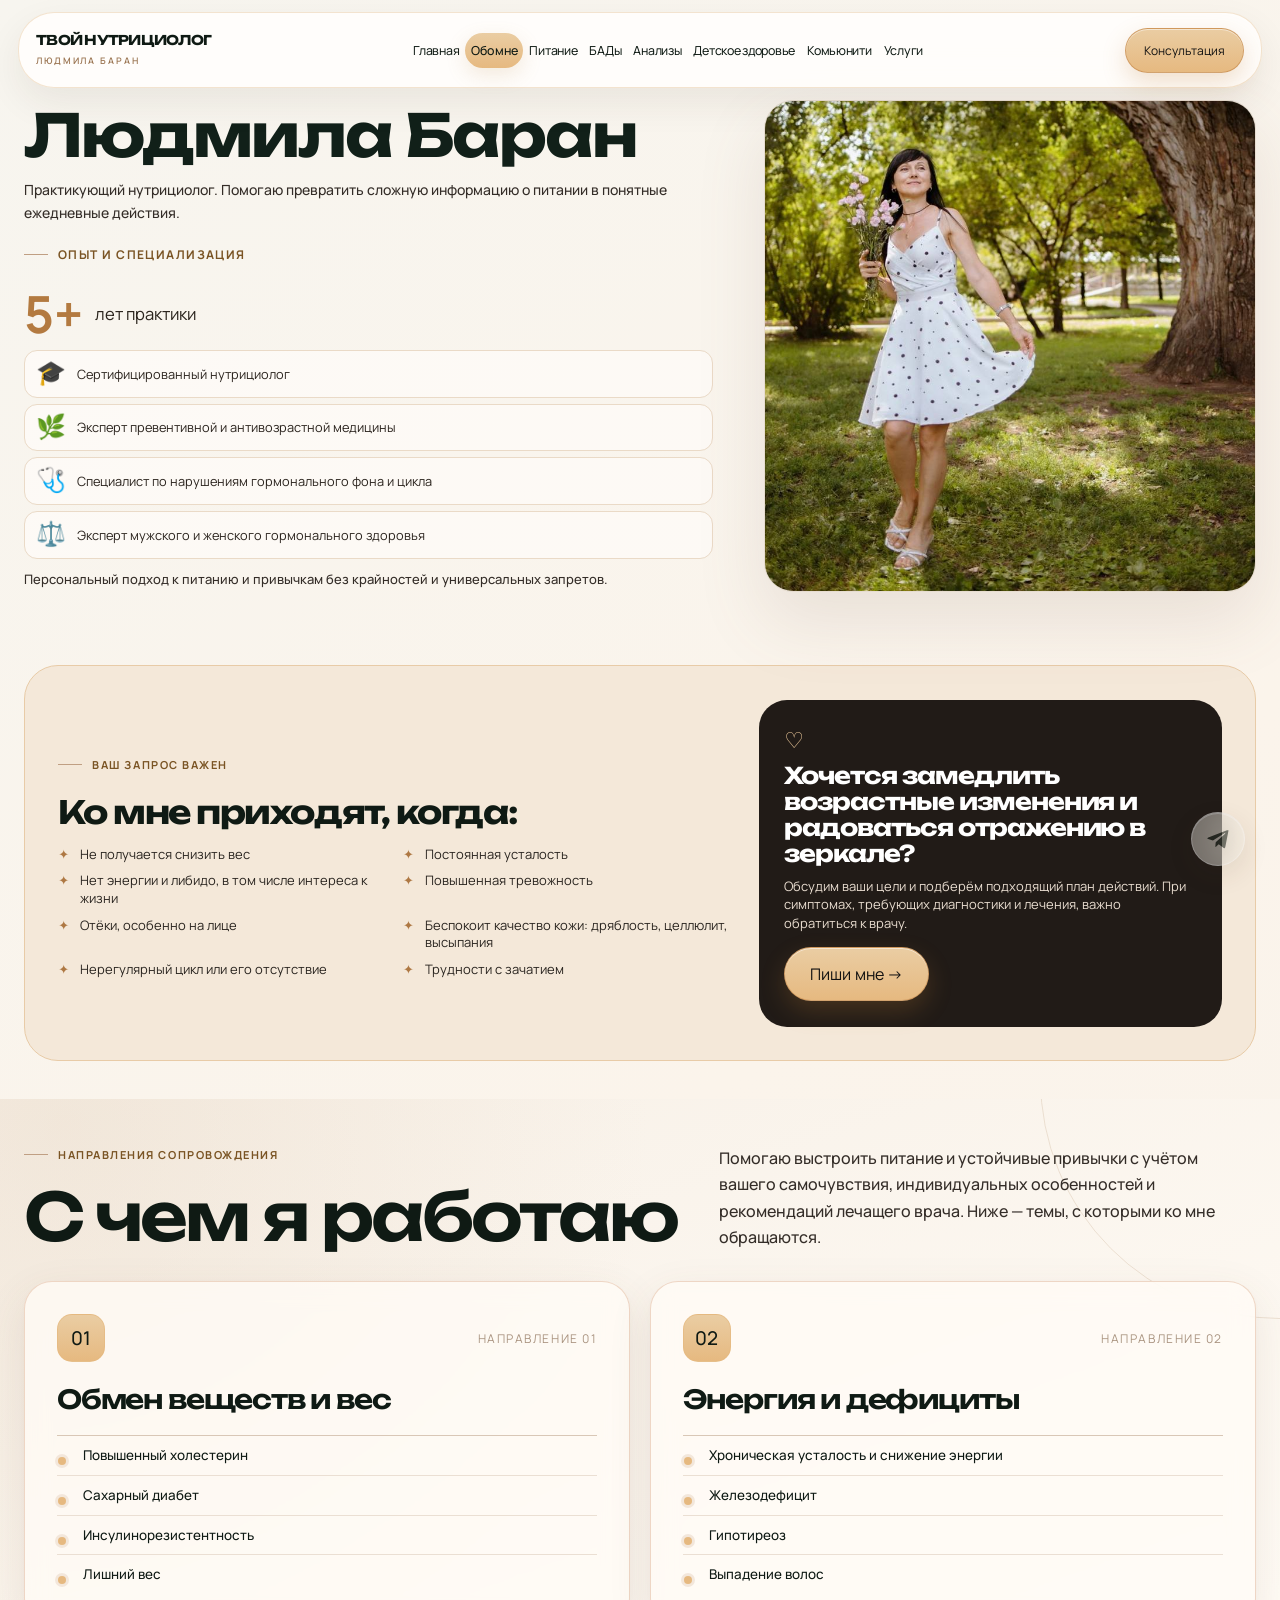
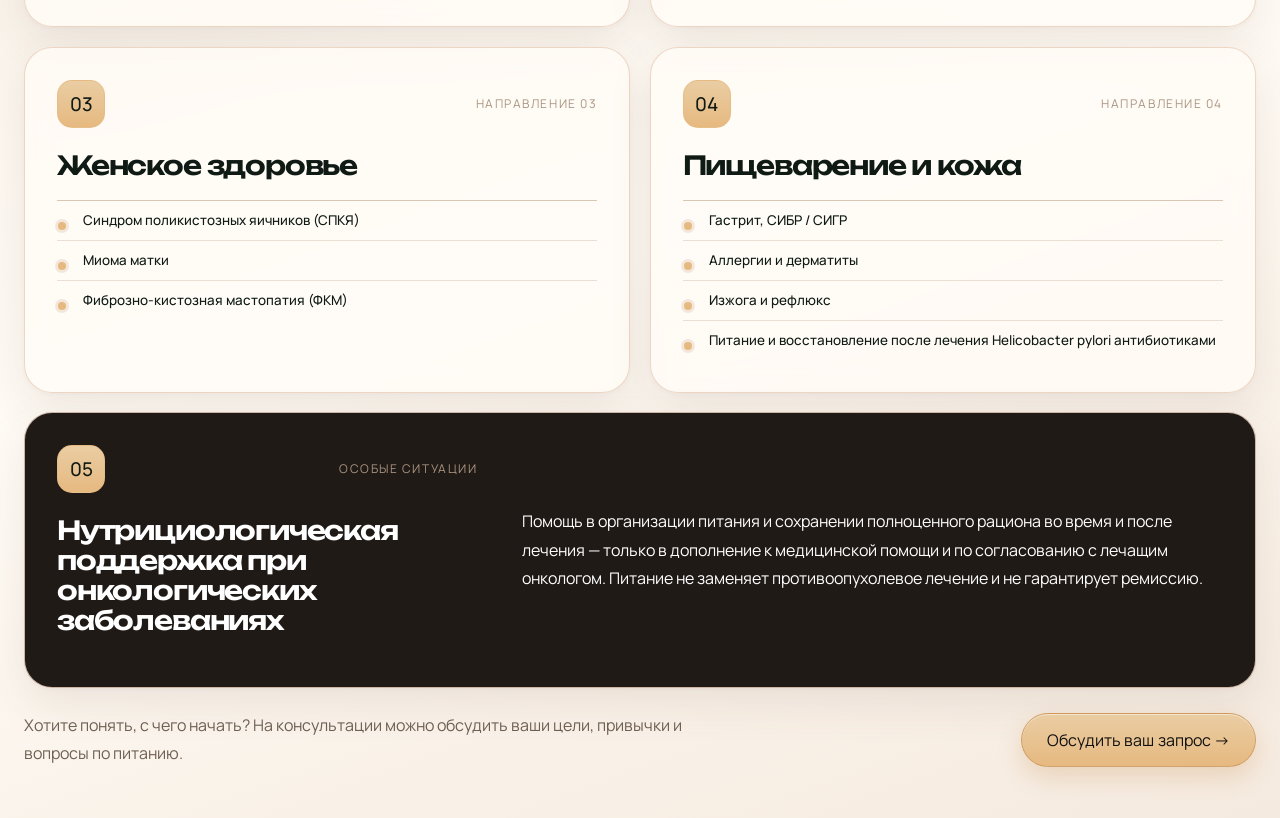
==== about.html @ 60afe57f "Bust cached global style version on all nine active site pages" ====
<!doctype html><html lang="ru"><head><meta charset="utf-8"><meta name="viewport" content="width=device-width,initial-scale=1"><title>Обо мне — Людмила Баран | Нутрициолог</title><meta name="description" content="Людмила Баран — нутрициолог. Подход к питанию и направления сопровождения: обмен веществ, дефициты, женское здоровье, пищеварение и другие вопросы."><link rel="stylesheet" href="assets/styles.css?v=41"><link rel="preconnect" href="https://fonts.googleapis.com"><link rel="preconnect" href="https://fonts.gstatic.com" crossorigin><link rel="stylesheet" href="assets/typography.css?v=3"><link rel="stylesheet" href="assets/about-specialties.css?v=1"><link rel="stylesheet" href="assets/cream-theme.css?v=1"><link rel="stylesheet" href="assets/site-redesign.css?v=10"><link rel="stylesheet" href="assets/redesign-polish.css?v=1"><link rel="stylesheet" href="assets/compact-final.css?v=1"><link rel="stylesheet" href="assets/wellness-v3.css?v=10"><link rel="stylesheet" href="assets/site-final-fixes.css?v=9"></head><body class="about-page"><nav class="nav"><div class="wrap navin"><a class="brand" href="index.html">ТВОЙ НУТРИЦИОЛОГ<small>ЛЮДМИЛА БАРАН</small></a><div class="links"><a href="index.html">Главная</a><a href="about.html">Обо мне</a><a href="nutrition.html">Питание</a><a href="supplements.html">БАДы</a><a href="labs.html">Анализы</a><a href="child-health.html">Детское здоровье</a><a href="community.html">Комьюнити</a><a href="services.html">Услуги</a></div><a class="btn navcta" href="services.html#contacts">Консультация</a><button class="menu">☰</button></div></nav><section class="section about-section"><div class="wrap split about-layout about-layout-bio-left"><div class="content about-photo-bio reveal"><h1>Людмила Баран</h1><p class="about-photo-intro">Практикующий нутрициолог. Помогаю превратить сложную информацию о питании в понятные ежедневные действия.</p><span class="about-eyebrow">Опыт и специализация</span><div class="about-photo-bio-years"><strong>5+</strong><span>лет практики</span></div><ul class="about-photo-bio-list"><li><span class="about-emoji" aria-hidden="true">🎓</span>Сертифицированный нутрициолог</li><li><span class="about-emoji" aria-hidden="true">🌿</span>Эксперт превентивной и антивозрастной медицины</li><li><span class="about-emoji" aria-hidden="true">🩺</span>Специалист по нарушениям гормонального фона и цикла</li><li><span class="about-emoji" aria-hidden="true">⚖️</span>Эксперт мужского и женского гормонального здоровья</li></ul><p>Персональный подход к питанию и привычкам без крайностей и универсальных запретов.</p></div><div class="art about-photo reveal"><img src="%D0%9B%D1%8E%D0%B4%D0%BC%D0%B8%D0%BB%D0%B0%20%D0%91%D0%B0%D1%80%D0%B0%D0%BD%20%D0%9E%20%D1%81%D0%B5%D0%B1%D0%B5.JPG" alt="Людмила Баран" loading="eager" decoding="async" fetchpriority="high" width="837" height="1280"></div></div></section><section class="section about-profile-extra" aria-label="Поводы для обращения"><div class="wrap"><div class="about-reasons reveal"><div><span class="about-eyebrow">Ваш запрос важен</span><h2>Ко мне приходят, когда:</h2><ul><li>Не получается снизить вес</li><li>Постоянная усталость</li><li>Нет энергии и либидо, в том числе интереса к жизни</li><li>Повышенная тревожность</li><li>Отёки, особенно на лице</li><li>Беспокоит качество кожи: дряблость, целлюлит, высыпания</li><li>Нерегулярный цикл или его отсутствие</li><li>Трудности с зачатием</li></ul></div><div class="about-reasons-action"><span>♡</span><h3>Хочется замедлить возрастные изменения и радоваться отражению в зеркале?</h3><p>Обсудим ваши цели и подберём подходящий план действий. При симптомах, требующих диагностики и лечения, важно обратиться к врачу.</p><a class="btn" href="https://t.me/trunova1977" target="_blank" rel="noopener noreferrer">Пиши мне →</a></div></div></div></section><section class="about-scope" id="with-what-i-work" aria-labelledby="about-scope-title"><div class="wrap"><div class="about-scope-intro reveal"><div><span class="about-eyebrow">Направления сопровождения</span><h2 id="about-scope-title">С чем я работаю</h2></div><p>Помогаю выстроить питание и устойчивые привычки с учётом вашего самочувствия, индивидуальных особенностей и рекомендаций лечащего врача. Ниже — темы, с которыми ко мне обращаются.</p></div><div class="about-specialty-grid"><article class="about-specialty-card reveal"><div class="about-specialty-top"><span class="about-specialty-mark" aria-hidden="true">01</span><span class="about-specialty-count">НАПРАВЛЕНИЕ 01</span></div><h3>Обмен веществ и вес</h3><ul class="about-specialty-list"><li>Повышенный холестерин</li><li>Сахарный диабет</li><li>Инсулинорезистентность</li><li>Лишний вес</li></ul></article><article class="about-specialty-card reveal"><div class="about-specialty-top"><span class="about-specialty-mark" aria-hidden="true">02</span><span class="about-specialty-count">НАПРАВЛЕНИЕ 02</span></div><h3>Энергия и дефициты</h3><ul class="about-specialty-list"><li>Хроническая усталость и снижение энергии</li><li>Железодефицит</li><li>Гипотиреоз</li><li>Выпадение волос</li></ul></article><article class="about-specialty-card reveal"><div class="about-specialty-top"><span class="about-specialty-mark" aria-hidden="true">03</span><span class="about-specialty-count">НАПРАВЛЕНИЕ 03</span></div><h3>Женское здоровье</h3><ul class="about-specialty-list"><li>Синдром поликистозных яичников (СПКЯ)</li><li>Миома матки</li><li>Фиброзно-кистозная мастопатия (ФКМ)</li></ul></article><article class="about-specialty-card reveal"><div class="about-specialty-top"><span class="about-specialty-mark" aria-hidden="true">04</span><span class="about-specialty-count">НАПРАВЛЕНИЕ 04</span></div><h3>Пищеварение и кожа</h3><ul class="about-specialty-list"><li>Гастрит, СИБР / СИГР</li><li>Аллергии и дерматиты</li><li>Изжога и рефлюкс</li><li>Питание и восстановление после лечения Helicobacter pylori антибиотиками</li></ul></article><article class="about-specialty-card oncology reveal"><div><div class="about-specialty-top"><span class="about-specialty-mark" aria-hidden="true">05</span><span class="about-specialty-count">ОСОБЫЕ СИТУАЦИИ</span></div><h3>Нутрициологическая поддержка при онкологических заболеваниях</h3></div><p class="about-specialty-oncology-text">Помощь в организации питания и сохранении полноценного рациона во время и после лечения — только в дополнение к медицинской помощи и по согласованию с лечащим онкологом. Питание не заменяет противоопухолевое лечение и не гарантирует ремиссию.</p></article></div><div class="about-specialty-cta reveal"><p>Хотите понять, с чего начать? На консультации можно обсудить ваши цели, привычки и вопросы по питанию.</p><a class="btn" href="services.html#contacts">Обсудить ваш запрос →</a></div></div></section><div class="tgbar"><a class="btn" target="_blank" href="https://t.me/trunova1977">✦ Telegram</a></div><script src="assets/app.js"></script><script src="assets/site-redesign.js?v=9"></script><script src="assets/wellness-v3.js?v=3"></script></body></html>
---- assets/styles.css ----
*{box-sizing:border-box}html{scroll-behavior:smooth}body{margin:0;background:#fffdf8;color:#231d17;font-family:Arial,sans-serif}a{color:inherit;text-decoration:none}.wrap{width:min(1460px,94vw);margin:auto}.nav{position:fixed;z-index:30;inset:0 0 auto;background:#faf7efe8;backdrop-filter:blur(18px);border-bottom:1px solid #5b473618}.navin{height:78px;display:flex;align-items:center;gap:28px}.brand{font:22px Georgia;line-height:.9}.brand small{display:block;font:8px Arial;letter-spacing:.3em;margin-top:7px}.links{display:flex;gap:22px;margin-left:auto}.links a{font-size:14px}.btn{display:inline-flex;padding:15px 25px;border-radius:99px;background:#5b4736;color:white;transition:.3s}.btn:hover{transform:translateY(-3px);box-shadow:0 12px 30px #5b473630}.menu{display:none;margin-left:auto;border:0;background:none;font-size:26px}.hero{margin-top:78px;min-height:650px;position:relative;overflow:hidden;background:linear-gradient(90deg,#f8f4e9,#d9c8a9)}.hero:after{content:"";position:absolute;inset:0;background:linear-gradient(90deg,#f9f6eefb 0%,#f9f6eedb 37%,#f9f6ee15 65%)}.hero-photo{position:absolute;right:4%;top:0;width:50%;height:100%;object-fit:cover;object-position:center 18%}.hero-copy{position:relative;z-index:2;width:55%;padding:90px 0}.hero h1,.pageHero h1{font:clamp(58px,7vw,105px)/.88 Georgia;margin:0 0 22px;text-transform:uppercase}.hero h1 span{color:#97734e}.hero .lead{font:clamp(20px,2vw,29px) Georgia;color:#5d564c}.hero p,.content p,.pageHero p{font-size:17px;line-height:1.65;color:#97734e;max-width:700px}.actions{display:flex;gap:14px;flex-wrap:wrap;margin-top:28px}.benefits{border-block:1px solid #5b473620;background:#fcf9f1}.benefitgrid{display:grid;grid-template-columns:repeat(5,1fr)}.benefit{padding:24px;border-right:1px solid #5b473620}.section{padding:72px 0}.soft{background:#f5f1e7}.topicgrid{display:grid;grid-template-columns:repeat(5,1fr);gap:16px}.topic{height:330px;border-radius:18px;overflow:hidden;position:relative;box-shadow:0 20px 60px #5b47361e;transition:.4s}.topic:hover{transform:translateY(-8px)}.topic img{width:100%;height:100%;object-fit:cover;transition:.6s}.topic:hover img{transform:scale(1.06)}.topic:after{content:"";position:absolute;inset:35% 0 0;background:linear-gradient(transparent,#231d17ed)}.topiccopy{position:absolute;z-index:2;left:20px;bottom:18px;color:white}.topiccopy h3{font:30px Georgia;margin:0 0 7px}.topiccopy p{font-size:13px;margin:0}.approach,.split{display:grid;grid-template-columns:1fr 1fr;gap:55px;align-items:center}.approach h2,.content h2{font:clamp(44px,5vw,76px)/1 Georgia;font-weight:400}.healthbox,.cards{display:grid;grid-template-columns:repeat(3,1fr);gap:16px}.healthbox{grid-template-columns:repeat(4,1fr);background:#f8f3e6;padding:30px;border-radius:24px;text-align:center}.card{padding:25px;border:1px solid #5b473620;border-radius:20px;background:white;transition:.3s}.card:hover{transform:translateY(-5px);box-shadow:0 18px 45px #5b47361b}.card h3{font:25px Georgia;margin-top:0}.art{border-radius:26px;overflow:hidden;min-height:430px}.art img{width:100%;min-height:430px;object-fit:cover}.ctaBox{background:#5b4736;color:white;border-radius:28px;padding:52px;display:flex;align-items:center;justify-content:space-between;gap:30px}.ctaBox h2{font:clamp(38px,4vw,62px)/1 Georgia;margin:0}.ctaBox .btn{background:#f7f2e7;color:#5b4736}.pageHero{padding:155px 0 65px;background:linear-gradient(135deg,#f8f3e7,#e8e6d2)}.footer{padding:45px 0;border-top:1px solid #5b473620}.foot{display:flex;justify-content:space-between;gap:20px;flex-wrap:wrap}.reveal{opacity:0;transform:translateY(25px);transition:.8s}.reveal.on{opacity:1;transform:none}.tgbar{position:fixed;right:18px;bottom:18px;z-index:20}@media(max-width:1050px){.links{display:none}.menu{display:block}.nav.open .links{display:flex;position:absolute;top:78px;left:0;right:0;background:#fbf8f0;padding:25px;flex-direction:column}.navcta{display:none}.topicgrid{grid-template-columns:repeat(2,1fr)}}@media(max-width:720px){.navin{height:68px}.hero{margin-top:68px;min-height:800px}.hero-photo{width:100%;height:56%;right:0;top:auto;bottom:0}.hero:after{background:linear-gradient(#f8f4e9 0 40%,#f8f4e9aa 57%,transparent 78%)}.hero-copy{width:100%;padding:45px 0}.hero h1{font-size:52px}.benefitgrid,.topicgrid,.split,.approach,.cards{grid-template-columns:1fr}.topic{height:280px}.healthbox{grid-template-columns:1fr 1fr}.ctaBox{display:block;padding:32px}.ctaBox .btn{margin-top:20px}.pageHero{padding-top:120px}}.eyebrow{font-size:13px;letter-spacing:.34em;color:#97734e;margin-bottom:30px}.btn-outline{background:transparent;color:#5b4736;border:1px solid #5b4736}.hero{min-height:720px}.hero-photo{right:0;width:58%;object-position:center}.hero:after{background:linear-gradient(90deg,#fbf8f0 0%,#fbf8f0 35%,#fbf8f0d9 45%,#fbf8f000 72%)}.hero-copy{padding-top:78px}.hero h1{font-size:clamp(66px,7.2vw,112px);letter-spacing:-.045em}.benefit{min-height:96px;display:flex;align-items:center;justify-content:center;font-family:Georgia;font-size:16px}@media(max-width:720px){.eyebrow{margin-bottom:18px}.hero{min-height:850px}.hero-photo{width:100%;height:55%}.hero:after{background:linear-gradient(#fbf8f0 0 42%,#fbf8f0d0 55%,transparent 78%)}.hero h1{font-size:54px}}
/* Ludmila photography */
.hero-photo{object-position:center 30%;filter:saturate(.94) contrast(1.025) brightness(1.015)}
.about-section{background:#fffdf8}.about-layout{grid-template-columns:minmax(320px,.82fr) 1.18fr;gap:72px;align-items:center}.about-photo{min-height:680px;box-shadow:0 30px 80px #5b473620;background:#eee9dc}.about-photo img{display:block;width:100%;height:680px;min-height:680px;object-fit:cover;object-position:center 38%;filter:saturate(.94) contrast(1.02) brightness(1.015)}
@media(max-width:720px){.hero-photo{object-position:center 25%}.about-layout{grid-template-columns:1fr;gap:34px}.about-photo,.about-photo img{height:540px;min-height:540px}.about-photo img{object-position:center 35%}}

/* Seamless editorial hero integration */
.hero{background:#f8f4ea;isolation:isolate}
.hero-photo{right:0;width:62%;object-position:center 28%;filter:saturate(.9) contrast(1.02) brightness(1.035)}
.hero:before{content:"";position:absolute;z-index:1;inset:0;pointer-events:none;background:linear-gradient(90deg,#f8f4ea 0%,#f8f4ea 36%,rgba(248,244,234,.96) 40%,rgba(248,244,234,.78) 47%,rgba(248,244,234,.38) 55%,rgba(248,244,234,.10) 64%,transparent 72%),linear-gradient(0deg,rgba(248,244,234,.18),transparent 22%)}
.hero:after{z-index:1;background:linear-gradient(90deg,rgba(248,244,234,.38) 0%,transparent 45%)}
.hero-copy{z-index:3}
@media(max-width:720px){.hero-photo{width:100%;height:58%;object-position:center 24%}.hero:before{background:linear-gradient(180deg,#f8f4ea 0%,#f8f4ea 40%,rgba(248,244,234,.94) 48%,rgba(248,244,234,.55) 58%,rgba(248,244,234,.12) 72%,transparent 82%)}.hero:after{background:none}}

/* Deep seamless hero: portrait extends beneath copy */
.hero-photo{right:-1%;width:78%;object-position:60% 27%;transform:scale(1.015);transform-origin:center}
.hero:before{background:linear-gradient(90deg,#f8f4ea 0%,#f8f4ea 24%,rgba(248,244,234,.985) 31%,rgba(248,244,234,.94) 38%,rgba(248,244,234,.78) 45%,rgba(248,244,234,.52) 52%,rgba(248,244,234,.24) 60%,rgba(248,244,234,.06) 69%,transparent 77%)}
.hero:after{background:radial-gradient(ellipse at 31% 52%,rgba(248,244,234,.96) 0%,rgba(248,244,234,.78) 29%,rgba(248,244,234,.28) 55%,transparent 73%)}
.hero-copy{width:53%;text-shadow:0 1px 0 rgba(255,255,255,.22)}
@media(max-width:720px){.hero-photo{right:0;width:100%;height:61%;object-position:57% 24%;transform:none}.hero:before{background:linear-gradient(180deg,#f8f4ea 0%,#f8f4ea 38%,rgba(248,244,234,.97) 46%,rgba(248,244,234,.82) 54%,rgba(248,244,234,.44) 64%,rgba(248,244,234,.10) 76%,transparent 84%)}.hero:after{background:none}.hero-copy{width:100%}}

/* Hero balance: portrait remains the visual accent */
.hero-photo{right:0;width:64%;object-position:54% 27%;transform:none;filter:saturate(.96) contrast(1.035) brightness(1.015)}
.hero:before{background:linear-gradient(90deg,#f8f4ea 0%,#f8f4ea 31%,rgba(248,244,234,.96) 37%,rgba(248,244,234,.72) 43%,rgba(248,244,234,.34) 49%,rgba(248,244,234,.08) 55%,transparent 60%)}
.hero:after{background:linear-gradient(90deg,rgba(248,244,234,.24) 0%,rgba(248,244,234,.08) 38%,transparent 52%)}
.hero-copy{width:51%}
@media(max-width:720px){.hero-photo{width:100%;height:58%;object-position:54% 24%}.hero:before{background:linear-gradient(180deg,#f8f4ea 0%,#f8f4ea 40%,rgba(248,244,234,.90) 47%,rgba(248,244,234,.42) 55%,rgba(248,244,234,.08) 64%,transparent 70%)}.hero:after{background:none}.hero-copy{width:100%}}

/* HQ hero artwork crop */
.hero-photo{width:100%;right:0;object-fit:cover;object-position:center top;filter:none;transform:none}.hero:before,.hero:after{display:none}.hero-copy{visibility:hidden;pointer-events:none}.hero{min-height:720px;background:#f8f4ea}@media(max-width:720px){.hero{min-height:650px}.hero-photo{height:100%;object-position:62% top}.hero-copy{display:none}}

/* Correct hero architecture: live copy + clean portrait, no baked-in duplicate UI */
.hero-photo{display:block;width:64%;right:0;height:100%;object-fit:cover;object-position:54% 27%;filter:saturate(.97) contrast(1.045) brightness(1.02);transform:none}
.hero-copy{display:block;visibility:visible;pointer-events:auto;width:51%;z-index:3}
.hero:before{display:block;background:linear-gradient(90deg,#f8f4ea 0%,#f8f4ea 31%,rgba(248,244,234,.97) 37%,rgba(248,244,234,.76) 43%,rgba(248,244,234,.38) 49%,rgba(248,244,234,.10) 55%,transparent 60%)}
.hero:after{display:block;background:linear-gradient(90deg,rgba(248,244,234,.20),rgba(248,244,234,.06) 40%,transparent 53%)}
@media(max-width:720px){.hero-photo{width:100%;height:58%;object-position:54% 24%}.hero-copy{display:block;visibility:visible;width:100%}.hero:before{display:block;background:linear-gradient(180deg,#f8f4ea 0%,#f8f4ea 40%,rgba(248,244,234,.90) 47%,rgba(248,244,234,.42) 55%,rgba(248,244,234,.08) 64%,transparent 70%)}.hero:after{display:none}}

/* Final HQ full-bleed hero */
.hero{min-height:720px;overflow:hidden;background:#f8f4ea}
.hero-photo{display:block;position:absolute;inset:0;width:100%;height:100%;object-fit:cover;object-position:center 44%;filter:none;transform:none}
.hero-copy{display:block;visibility:visible;pointer-events:auto;width:50%;z-index:4}
.hero:before{display:block;z-index:2;background:linear-gradient(90deg,rgba(248,244,234,.98) 0%,rgba(248,244,234,.94) 25%,rgba(248,244,234,.80) 34%,rgba(248,244,234,.48) 43%,rgba(248,244,234,.16) 51%,transparent 59%),linear-gradient(0deg,rgba(248,244,234,.14),transparent 18%)}
.hero:after{display:block;z-index:2;background:linear-gradient(90deg,rgba(248,244,234,.22) 0%,transparent 48%,transparent 90%,rgba(248,244,234,.10) 100%)}
@media(max-width:720px){.hero{min-height:760px}.hero-photo{width:100%;height:100%;object-position:60% 50%}.hero-copy{width:100%}.hero:before{display:block;background:linear-gradient(180deg,rgba(248,244,234,.98) 0%,rgba(248,244,234,.94) 34%,rgba(248,244,234,.66) 45%,rgba(248,244,234,.20) 56%,transparent 66%)}.hero:after{display:none}}

/* Interactive educational cards */
.info-card{font:inherit;color:inherit;text-align:left;cursor:pointer;width:100%;appearance:none}.info-card p{margin-bottom:16px}.readmore{display:inline-block;color:#5b4736;font-weight:700;font-size:13px;letter-spacing:.02em}.modal{position:fixed;inset:0;z-index:100;display:none;align-items:center;justify-content:center;padding:28px}.modal.open{display:flex}.modal-backdrop{position:absolute;inset:0;background:rgba(35,29,23,.58);backdrop-filter:blur(10px)}.modal-panel{position:relative;z-index:1;width:min(760px,94vw);max-height:88vh;overflow:auto;background:#fffdf8;border-radius:28px;padding:46px 52px;box-shadow:0 35px 100px rgba(35,29,23,.3)}.modal-panel h2{font:clamp(38px,5vw,62px)/1 Georgia;margin:8px 0 28px;color:#231d17}.modal-panel h3{font:24px Georgia;margin:26px 0 8px;color:#5b4736}.modal-panel p{font-size:16px;line-height:1.72;color:#97734e}.modal-kicker{font-size:11px;letter-spacing:.28em;color:#97734e}.modal-close{position:absolute;right:20px;top:16px;border:0;background:transparent;font-size:34px;color:#5b4736;cursor:pointer}.modal-note{margin-top:28px;padding:18px 20px;border-radius:16px;background:#f3efe4;font-size:13px;line-height:1.55;color:#97734e}.modal-open{overflow:hidden}
/* Hero readability */
.hero-copy>p{color:#5b4736;font-weight:500;background:rgba(255,253,248,.62);box-shadow:0 0 32px 24px rgba(255,253,248,.58);border-radius:10px}
/* Stronger responsive media */
@media(max-width:720px){.wrap{width:min(92vw,680px)}.section{padding:48px 0}.art{min-height:300px}.art img{display:block;width:100%;height:360px;min-height:0;object-fit:cover}.content h2{font-size:44px}.cards{gap:12px}.card{padding:22px}.modal{padding:12px}.modal-panel{width:100%;max-height:92vh;padding:38px 24px 28px;border-radius:22px}.modal-panel h2{font-size:40px}.modal-panel h3{font-size:22px}.topicgrid{grid-template-columns:1fr}.topic{height:330px}.topic img{display:block;width:100%;height:100%;object-fit:cover}.benefitgrid{grid-template-columns:1fr 1fr}.benefit{min-height:78px;padding:16px;font-size:14px}.hero-copy>p{background:rgba(255,253,248,.78);box-shadow:0 0 24px 18px rgba(255,253,248,.72)}}
@media(max-width:430px){.hero h1{font-size:46px}.hero .lead{font-size:19px}.hero p,.content p,.pageHero p{font-size:16px}.benefitgrid{grid-template-columns:1fr}.healthbox{grid-template-columns:1fr}.art img{height:300px}.tgbar{right:10px;bottom:10px}.tgbar .btn{padding:12px 18px}}

/* Supplements expanded grid */
.supplement-cards{grid-template-columns:repeat(2,1fr)}.supplement-cards .info-card{min-height:210px}.supplement-cards .info-card p{display:-webkit-box;-webkit-line-clamp:3;-webkit-box-orient:vertical;overflow:hidden}@media(max-width:720px){.supplement-cards{grid-template-columns:1fr}.supplement-cards .info-card{min-height:0}}

/* Mobile-first polish — phone layout */
@media(max-width:720px){
 body{overflow-x:hidden}
 .wrap{width:calc(100% - 32px)}
 .nav{background:rgba(250,247,239,.97)}
 .navin{height:82px;gap:12px}
 .brand{font-size:20px;line-height:.86;max-width:210px}
 .brand small{font-size:7px;margin-top:8px}
 .menu{font-size:0;width:44px;height:44px;border:1px solid rgba(91,71,54,.18);border-radius:50%;position:relative;color:#5b4736}
 .menu:after{content:"☰";font-size:25px;position:absolute;inset:6px 0 0;text-align:center}
 .nav.open .links{top:82px;max-height:calc(100vh - 82px);overflow:auto;box-shadow:0 20px 45px rgba(35,29,23,.12)}
 .hero{margin-top:82px;min-height:880px;display:flex;align-items:flex-start;background:#f8f4ea}
 .hero-photo{inset:auto 0 0;width:100%;height:54%;object-fit:cover;object-position:61% 50%}
 .hero:before{display:block;inset:0;z-index:2;background:linear-gradient(180deg,#f8f4ea 0%,#f8f4ea 44%,rgba(248,244,234,.96) 49%,rgba(248,244,234,.62) 57%,rgba(248,244,234,.12) 68%,transparent 76%)}
 .hero-copy{width:100%;padding:46px 0 0;z-index:4}
 .eyebrow{font-size:11px;letter-spacing:.29em;margin:0 0 22px}
 .hero h1{font-size:clamp(46px,13.5vw,60px);line-height:.84;letter-spacing:-.05em;margin-bottom:24px}
 .hero .lead{font-size:19px;line-height:1.35;max-width:95%;margin-bottom:18px}
 .hero-copy>p{font-size:15.5px;line-height:1.52;max-width:94%;padding:0;margin:0;background:none;box-shadow:none;font-weight:500;color:#5b4736;text-shadow:0 1px 10px rgba(255,253,248,.9)}
 .actions{margin-top:22px;gap:10px}
 .actions .btn{width:auto;min-height:48px;padding:13px 20px;font-size:14px;justify-content:center}
 .benefits{position:relative;z-index:5}
 .benefitgrid{grid-template-columns:1fr 1fr}
 .benefit{min-height:72px;padding:13px 9px;text-align:center}
 .section{padding:46px 0}
 .pageHero{padding:126px 0 48px}
 .pageHero h1{font-size:50px;overflow-wrap:anywhere}
 .split,.approach{gap:30px}
 .art{order:0;min-height:0;border-radius:20px}
 .art img{width:100%;height:auto;aspect-ratio:4/3;min-height:0;object-fit:cover}
 .content{order:1}
 .content h2,.approach h2{font-size:42px;margin:0 0 20px}
 .cards{grid-template-columns:1fr}
 .card{width:100%;min-height:0}
 .topicgrid{grid-template-columns:1fr;gap:14px}
 .topic{height:auto;aspect-ratio:4/3}
 .topic img{position:absolute;inset:0}
 .ctaBox{border-radius:22px;padding:28px 22px}
 .ctaBox h2{font-size:38px}
 .footer{padding:35px 0 95px}
 .tgbar{right:12px;bottom:12px}
 .tgbar .btn{padding:12px 17px;font-size:14px}
}
@media(max-width:430px){
 .wrap{width:calc(100% - 28px)}
 .brand{font-size:18px}
 .hero{min-height:820px}
 .hero-copy{padding-top:38px}
 .hero h1{font-size:44px}
 .hero .lead{font-size:17px}
 .hero-copy>p{font-size:14.5px}
 .hero-photo{height:51%;object-position:62% 50%}
 .actions .btn{font-size:13px;padding:12px 17px}
 .benefitgrid{grid-template-columns:1fr}
 .pageHero h1{font-size:43px}
 .content h2,.approach h2{font-size:38px}
 .topic{aspect-ratio:1/1}
}

/* Mobile hero v2 — compact, readable, image fully visible */
@media(max-width:720px){
 .hero{margin-top:82px;min-height:0;height:auto;padding:0 0 0;background:#f8f4ea;display:block;overflow:hidden}
 .hero .wrap{position:relative;z-index:4}
 .hero-copy{padding:38px 0 28px;width:100%}
 .hero-photo{position:relative;inset:auto;display:block;width:100%;height:auto;aspect-ratio:16/10;object-fit:cover;object-position:61% 48%;z-index:1}
 .hero:before,.hero:after{display:none}
 .eyebrow{margin-bottom:18px}
 .hero h1{font-size:clamp(43px,12vw,54px);line-height:.86;margin-bottom:20px}
 .hero .lead{font-size:18px;line-height:1.34;margin:0 0 16px;max-width:100%}
 .hero-copy>p{font-size:15px;line-height:1.5;max-width:100%;margin:0;color:#5b4736;text-shadow:none}
 .actions{margin-top:20px;display:grid;grid-template-columns:1fr 1fr;gap:9px}
 .actions .btn{width:100%;min-height:48px;padding:12px 10px;font-size:13px;white-space:nowrap}
 .tgbar{position:fixed;right:10px;bottom:10px}
}
@media(max-width:430px){
 .hero-copy{padding:34px 0 24px}
 .hero h1{font-size:42px}
 .hero .lead{font-size:17px}
 .hero-photo{aspect-ratio:4/3;object-position:60% 46%}
 .actions{grid-template-columns:1fr}
 .actions .btn{font-size:14px}
}

/* Mobile benefits — compact horizontal strip below hero */
@media(max-width:720px){
 .benefits{overflow-x:auto;-webkit-overflow-scrolling:touch;border-block:1px solid rgba(91,71,54,.14);scrollbar-width:none}
 .benefits::-webkit-scrollbar{display:none}
 .benefitgrid{width:max-content;min-width:100%;display:flex;align-items:stretch}
 .benefit{flex:0 0 auto;min-height:58px;padding:0 18px;border-right:1px solid rgba(91,71,54,.13);white-space:nowrap;font:15px/1.2 Georgia;text-align:center}
 .benefit:last-child{border-right:0}
}
@media(max-width:430px){
 .benefit{min-height:54px;padding:0 14px;font-size:14px}
}

/* Mobile benefits v2 — all five fit in one fixed row directly under hero */
@media(max-width:720px){
 .benefits{overflow:hidden}
 .benefitgrid{width:100%;min-width:0;display:grid;grid-template-columns:repeat(5,minmax(0,1fr))}
 .benefit{min-width:0;min-height:42px;padding:5px 3px;border-right:1px solid rgba(91,71,54,.10);white-space:normal;font:10px/1.08 Georgia;display:flex;align-items:center;justify-content:center;text-align:center}
}
@media(max-width:430px){
 .benefit{min-height:40px;padding:4px 2px;font-size:8.5px;line-height:1.05;letter-spacing:-.01em}
}

/* Mobile exact placement from reference: benefits directly under portrait */
@media(max-width:720px){
 .hero{position:relative}
 .benefits{position:absolute;left:0;right:0;top:auto;bottom:auto;z-index:8;margin-top:-42px;transform:translateY(100%);background:#f8f4ea;border-block:1px solid rgba(91,71,54,.12)}
 .benefitgrid{width:100%;display:grid;grid-template-columns:repeat(5,minmax(0,1fr))}
 .benefit{min-width:0;min-height:42px;padding:4px 2px;white-space:normal;font:8.5px/1.05 Georgia;text-align:center}
 .section:first-of-type{margin-top:42px}
 .hero-copy{padding-top:44px}
 .eyebrow{margin-top:10px;margin-bottom:20px}
 .hero h1{line-height:.96}
}
@media(max-width:430px){
 .benefit{font-size:7.5px;letter-spacing:-.02em}
 .hero-copy{padding-top:42px}
 .eyebrow{margin-top:12px}
 .hero h1{line-height:.98}
}

/* Mobile benefits v3 — physically inside hero, immediately after photo */
.mobile-benefits{display:none}
@media(max-width:720px){
 .desktop-benefits{display:none!important}
 .hero{display:flex!important;flex-direction:column!important}
 .hero>.hero-photo{order:1!important}
 .hero>.mobile-benefits{display:block!important;order:2!important;position:relative!important;left:auto!important;right:auto!important;top:auto!important;bottom:auto!important;margin:0!important;transform:none!important;width:100%!important;height:44px;background:#f8f4ea;overflow:hidden;z-index:5}
 .hero>.mobile-benefits .benefitgrid{height:44px;width:100%;display:grid!important;grid-template-columns:repeat(5,minmax(0,1fr));margin:0!important}
 .hero>.mobile-benefits .benefit{min-height:44px!important;height:44px;padding:3px 2px!important;font:8px/1.05 Georgia!important;white-space:normal!important;text-align:center}
 .hero>.wrap{order:3!important}
 .hero-copy{padding-top:28px!important}
 .eyebrow{margin-top:0!important}
 .section:first-of-type{margin-top:0!important}
}
@media(max-width:430px){
 .hero>.mobile-benefits .benefit{font-size:7px!important;padding:2px 1px!important}
}

/* Mobile benefits v4 — balanced two-line labels */
@media(max-width:720px){
 .hero>.mobile-benefits{height:54px}
 .hero>.mobile-benefits .benefitgrid{height:54px}
 .hero>.mobile-benefits .benefit{height:54px!important;min-height:54px!important;padding:5px 2px!important;font:11px/1.12 Georgia!important;display:flex!important;flex-direction:column;align-items:center;justify-content:center;gap:2px;white-space:nowrap!important}
 .hero>.mobile-benefits .benefit span{display:block;white-space:nowrap}
}
@media(max-width:430px){
 .hero>.mobile-benefits .benefit{font-size:9.5px!important;letter-spacing:-.015em}
}

/* Mobile brand title — prevent line overlap */
@media(max-width:720px){
 .brand{line-height:1.02!important}
 .brand strong,.brand>span:first-child{line-height:1.02!important}
}
@media(max-width:430px){
 .brand{line-height:1.06!important}
}

/* Mobile visual polish v5 */
@media(max-width:720px){
 .navin{height:74px;padding:0}
 .brand{font-size:19px!important;line-height:1.08!important;letter-spacing:-.015em;max-width:none}
 .brand small{font-size:8px!important;line-height:1.2;letter-spacing:.25em;margin-top:7px}
 .menu{width:42px;height:42px}
 .hero{margin-top:74px!important}
 .hero>.hero-photo{width:100%;height:auto;aspect-ratio:1.22/1;object-fit:cover;object-position:58% 30%!important}
 .hero>.mobile-benefits{height:62px!important;padding:0 8px;box-sizing:border-box}
 .hero>.mobile-benefits .benefitgrid{height:62px!important}
 .hero>.mobile-benefits .benefit{height:62px!important;min-height:62px!important;padding:4px 3px!important;font:10.5px/1.08 Georgia!important;gap:1px!important;overflow:visible}
 .hero>.mobile-benefits .benefit-icon{font-size:13px;line-height:1;margin-bottom:2px;color:#5b4736}
 .hero>.mobile-benefits .benefit:first-child{border-left:1px solid rgba(91,71,54,.10)}
 .hero-copy{padding:24px 0 26px!important}
 .eyebrow{margin:4px 0 20px!important;font-size:10.5px;letter-spacing:.25em}
 .hero h1{font-size:clamp(40px,11.2vw,50px)!important;line-height:1.01!important;letter-spacing:-.045em!important;margin-bottom:22px!important}
 .hero .lead{font-size:17px!important;line-height:1.38!important;margin-bottom:16px!important}
 .hero-copy>p{font-size:14.5px!important;line-height:1.48!important}
 .actions{margin-top:18px!important}
 .section{padding:40px 0!important}
 .topicgrid{margin-top:24px}
 .tgbar{right:10px;bottom:10px}
}
@media(max-width:430px){
 .navin{height:70px}
 .hero{margin-top:70px!important}
 .brand{font-size:17px!important}
 .brand small{font-size:7px!important}
 .hero>.hero-photo{aspect-ratio:1.18/1;object-position:59% 28%!important}
 .hero>.mobile-benefits{height:60px!important;padding:0 5px}
 .hero>.mobile-benefits .benefitgrid{height:60px!important}
 .hero>.mobile-benefits .benefit{height:60px!important;min-height:60px!important;font-size:9px!important;padding:3px 1px!important}
 .hero>.mobile-benefits .benefit-icon{font-size:12px}
 .hero-copy{padding-top:22px!important}
 .eyebrow{margin-bottom:18px!important}
 .hero h1{font-size:39px!important;line-height:1.02!important}
}

/* Integrated editorial hero image — remove inserted-photo feel */
@media(max-width:720px){
 .hero{background:#f8f4ea}
 .hero>.hero-photo{
   display:block;width:100%;height:auto;aspect-ratio:1.16/1;
   object-fit:cover;object-position:59% 27%!important;
   -webkit-mask-image:linear-gradient(to bottom,#000 0%,#000 82%,rgba(0,0,0,.92) 88%,rgba(0,0,0,.55) 95%,transparent 100%);
   mask-image:linear-gradient(to bottom,#000 0%,#000 82%,rgba(0,0,0,.92) 88%,rgba(0,0,0,.55) 95%,transparent 100%);
   margin-bottom:-18px;
 }
 .hero>.mobile-benefits{
   position:relative!important;z-index:6;
   background:linear-gradient(180deg,rgba(248,244,234,.82),#f8f4ea 38%,#f8f4ea 100%)!important;
   border-top:0!important;
 }
}
@media(max-width:430px){
 .hero>.hero-photo{aspect-ratio:1.12/1;object-position:59% 25%!important;margin-bottom:-16px}
}

/* Bespoke premium wellness icons */
.custom-icon{position:relative;display:block!important;width:20px;height:20px;margin:0 auto 2px!important;color:#5b4736}
.custom-icon:before,.custom-icon:after{content:"";position:absolute;box-sizing:border-box;border:1.5px solid currentColor}
.icon-leaf:before{width:11px;height:17px;left:2px;top:2px;border-radius:100% 0 100% 0;transform:rotate(-35deg)}
.icon-leaf:after{width:9px;height:14px;right:1px;top:0;border-radius:0 100% 0 100%;transform:rotate(25deg)}
.icon-compass{border:1.5px solid currentColor;border-radius:50%}.icon-compass:before{width:7px;height:11px;left:5px;top:3px;border-radius:70% 0 70% 0;transform:rotate(45deg)}.icon-compass:after{width:3px;height:3px;border-radius:50%;left:7px;top:7px;background:currentColor}
.icon-heartleaf:before{width:13px;height:13px;left:1px;top:2px;border-radius:8px 8px 3px 8px;transform:rotate(45deg)}.icon-heartleaf:after{width:7px;height:10px;right:0;bottom:0;border-radius:100% 0 100% 0;transform:rotate(18deg)}
.icon-sprout:before{width:10px;height:15px;left:5px;top:3px;border-width:0 0 1.5px 1.5px;border-radius:0 0 0 12px;transform:rotate(-45deg)}.icon-sprout:after{width:11px;height:8px;left:8px;top:3px;border-radius:100% 0 100% 0;transform:rotate(-15deg)}
.icon-support:before{width:7px;height:7px;left:1px;top:8px;border-radius:50%;box-shadow:11px 0 0 -1.5px #f8f4ea,11px 0 0 0 #5b4736}.icon-support:after{width:18px;height:9px;left:1px;bottom:0;border-radius:12px 12px 0 0;border-bottom:0}
@media(max-width:720px){.hero>.mobile-benefits{height:70px!important}.hero>.mobile-benefits .benefitgrid{height:70px!important}.hero>.mobile-benefits .benefit{height:70px!important;min-height:70px!important;font-size:10px!important}.hero>.mobile-benefits .benefit-icon{font-size:inherit!important}}

/* Final unified SVG benefit icon system */
.icon-defs{position:absolute;width:0;height:0;overflow:hidden}
.premium-svg{display:block!important;width:24px!important;height:24px!important;margin:0 auto 5px!important;color:#5b4736!important}
.premium-svg svg{display:block;width:100%;height:100%;fill:none;stroke:currentColor;stroke-width:1.45;stroke-linecap:round;stroke-linejoin:round}
.desktop-benefits .benefit{display:flex;flex-direction:column;align-items:center;justify-content:center;gap:1px;text-align:center}
.desktop-benefits .benefit>span:not(.premium-svg){display:block}
@media(min-width:721px){.desktop-benefits .premium-svg{width:27px!important;height:27px!important;margin-bottom:7px!important}.desktop-benefits .benefit{min-height:105px}}
@media(max-width:720px){.hero>.mobile-benefits .premium-svg{width:22px!important;height:22px!important;margin-bottom:3px!important}.hero>.mobile-benefits .benefit{gap:1px!important}}

/* Desktop first viewport: keep benefits fully visible */
@media(min-width:721px){
 .hero{min-height:0!important;height:calc(100vh - 84px - 112px)!important;max-height:770px;overflow:hidden}
 .hero-photo{height:100%!important;object-fit:cover!important;object-position:58% 36%!important}
 .hero-copy{padding-top:0!important}
 .benefits.desktop-benefits{height:112px!important}
 .desktop-benefits .benefitgrid{height:112px!important}
 .desktop-benefits .benefit{min-height:112px!important;padding:10px 14px!important}
 .desktop-benefits .premium-svg{width:25px!important;height:25px!important;margin-bottom:5px!important}
 .desktop-benefits .benefit>span:not(.premium-svg){line-height:1.08}
}
@media(min-width:721px) and (max-height:850px){
 .hero{height:calc(100vh - 78px - 102px)!important}
 .navin{height:78px}
 .hero h1{font-size:clamp(64px,6.5vw,100px);line-height:.86}
 .hero .lead{margin-top:18px;margin-bottom:14px}
 .hero-copy>p{margin-bottom:16px}
 .benefits.desktop-benefits,.desktop-benefits .benefitgrid{height:102px!important}
 .desktop-benefits .benefit{min-height:102px!important}
}

/* Desktop hero alignment correction — restore copy lower, fit composition */
@media(min-width:721px){
 .hero{display:flex;align-items:center!important}
 .hero>.wrap{width:100%}
 .hero-copy{padding-top:42px!important;transform:none!important}
 .eyebrow{margin-bottom:24px}
 .hero h1{margin-bottom:24px}
 .hero .lead{margin-top:0!important;margin-bottom:18px!important}
 .hero-copy>p{margin-bottom:20px!important}
}
@media(min-width:721px) and (max-height:850px){
 .hero-copy{padding-top:34px!important}
 .eyebrow{margin-bottom:18px}
 .hero h1{font-size:clamp(62px,6vw,92px)!important;line-height:.88!important;margin-bottom:18px}
 .hero .lead{font-size:clamp(22px,2vw,30px);line-height:1.08;margin-bottom:12px!important}
 .hero-copy>p{font-size:15px;line-height:1.45;margin-bottom:14px!important}
 .actions{margin-top:14px!important}
}

/* Desktop hero copy containment — keep text inside safe left column */
@media(min-width:721px){
 .hero>.wrap{position:relative;z-index:4;width:min(1440px,94vw)!important;margin:0 auto!important}
 .hero-copy{width:46%!important;max-width:690px!important;padding-top:28px!important;margin-left:0!important}
 .hero .eyebrow{margin-left:0!important}
 .hero h1{font-size:clamp(64px,5.9vw,94px)!important;line-height:.88!important;letter-spacing:-.045em!important;margin-left:0!important}
 .hero .lead{font-size:clamp(22px,2vw,30px)!important;line-height:1.12!important;max-width:650px}
 .hero-copy>p{max-width:640px!important;font-size:15.5px!important;line-height:1.5!important}
 .actions{margin-top:18px!important}
}
@media(min-width:721px) and (max-width:1250px){
 .hero-copy{width:49%!important}
 .hero h1{font-size:clamp(58px,6vw,78px)!important}
 .hero .lead{font-size:22px!important}
}

/* Desktop hero copy: intentional centered-left placement */
@media(min-width:721px){
 .hero>.wrap{width:min(1360px,90vw)!important;margin:0 auto!important}
 .hero-copy{width:48%!important;max-width:650px!important;margin-left:4.5vw!important;padding-top:30px!important}
 .hero h1{font-size:clamp(62px,5.5vw,88px)!important;line-height:.91!important}
 .hero .lead{max-width:610px!important}
 .hero-copy>p{max-width:600px!important}
}
@media(min-width:1500px){
 .hero-copy{margin-left:3vw!important}
}

/* Desktop hero: align copy left edge with header brand; preserve vertical position */
@media(min-width:721px){
 .hero>.wrap{width:94%!important;max-width:none!important;margin:0 auto!important}
 .hero-copy{margin-left:0!important;padding-top:30px!important}
}

/* One-shot animated hero media */
.hero-media{position:absolute;inset:0;z-index:1;overflow:hidden}
.hero-media .hero-photo,.hero-video{position:absolute;inset:0;width:100%;height:100%;object-fit:cover;object-position:58% 36%}
.hero-video{z-index:2;opacity:1;transition:opacity .55s ease}
.hero-final{z-index:1}
.hero-media.video-finished .hero-video{opacity:0;pointer-events:none}
@media(max-width:720px){
 .hero>.hero-media{position:relative;inset:auto;order:1!important;width:100%;aspect-ratio:1.16/1;overflow:hidden;margin-bottom:-18px}
 .hero>.hero-media .hero-photo,.hero>.hero-media .hero-video{position:absolute!important;inset:0!important;width:100%!important;height:100%!important;object-fit:cover!important;object-position:59% 27%!important;margin:0!important;-webkit-mask-image:linear-gradient(to bottom,#000 0%,#000 82%,rgba(0,0,0,.92) 88%,rgba(0,0,0,.55) 95%,transparent 100%);mask-image:linear-gradient(to bottom,#000 0%,#000 82%,rgba(0,0,0,.92) 88%,rgba(0,0,0,.55) 95%,transparent 100%)}
 .hero>.hero-photo{display:none!important}
}
@media(max-width:430px){.hero>.hero-media{aspect-ratio:1.12/1;margin-bottom:-16px}.hero>.hero-media .hero-photo,.hero>.hero-media .hero-video{object-position:59% 25%!important}}
@media(prefers-reduced-motion:reduce){.hero-video{display:none}}

/* Premium sequential letter reveal for hero title */
.letter-reveal .reveal-line{display:inline-block}
.letter-reveal .accent-line{color:inherit}


@media(prefers-reduced-motion:reduce){}

/* Hero animation layer fix */
.hero-media{z-index:1!important}
.hero-media .hero-video{z-index:3!important;display:block!important;visibility:visible!important;opacity:1}
.hero-media .hero-final{z-index:1!important}
.hero:before,.hero:after{z-index:2!important;pointer-events:none}
.hero-copy{z-index:5!important}
.hero-media.video-finished .hero-video{opacity:0!important;visibility:hidden!important}

.hero-copy.reveal.on 



/* Safari: hero video behaves as artwork, never as a player */
.hero-video{background:transparent!important;border:0!important;outline:0!important;pointer-events:none!important;-webkit-user-select:none!important;user-select:none!important}
.hero-video::-webkit-media-controls,.hero-video::-webkit-media-controls-panel,.hero-video::-webkit-media-controls-play-button,.hero-video::-webkit-media-controls-start-playback-button{display:none!important;-webkit-appearance:none!important;opacity:0!important;pointer-events:none!important}

/* Hero media authoritative override v6 */
.hero-media .hero-video{display:block!important;visibility:visible!important;opacity:1!important}
@media(prefers-reduced-motion:reduce){.hero-media .hero-video{display:block!important;visibility:visible!important}}

/* Living UI motion */
.btn{position:relative;overflow:hidden;transition:transform .28s cubic-bezier(.2,.8,.2,1),box-shadow .28s ease,background .28s ease,border-color .28s ease}
.btn:before{content:"";position:absolute;top:-60%;left:-45%;width:34%;height:220%;background:linear-gradient(90deg,transparent,rgba(255,255,255,.32),transparent);transform:rotate(18deg);transition:left .65s ease;pointer-events:none}
.btn:hover{transform:translateY(-3px);box-shadow:0 12px 28px rgba(91,71,54,.18)}
.btn:hover:before{left:120%}.btn:active{transform:translateY(-1px) scale(.985)}
.links a{position:relative;transition:color .25s ease,transform .25s ease}.links a:hover{transform:translateY(-2px)}
.links a:after{content:"";position:absolute;left:0;right:100%;bottom:-6px;height:1px;background:currentColor;transition:right .32s ease}.links a:hover:after{right:0}
.hero .eyebrow,.hero .lead,.hero-copy>p,.hero .actions{opacity:0;transform:translateY(18px);animation:softRise .85s cubic-bezier(.2,.75,.2,1) forwards}
.hero .eyebrow{animation-delay:.15s}.hero .lead{animation-delay:1.65s}.hero-copy>p{animation-delay:1.82s}.hero .actions{animation-delay:2s}
@keyframes softRise{to{opacity:1;transform:none}}
.benefit{transition:transform .3s ease,background .3s ease}.benefit:hover{transform:translateY(-5px)}.benefit-icon{transition:transform .42s cubic-bezier(.2,.8,.2,1)}.benefit:hover .benefit-icon{transform:translateY(-3px) rotate(-5deg) scale(1.08)}
.topic{transition:transform .42s cubic-bezier(.2,.8,.2,1),box-shadow .42s ease}.topic:hover{transform:translateY(-7px);box-shadow:0 18px 42px rgba(91,71,54,.13)}.topic img{transition:transform .7s cubic-bezier(.2,.8,.2,1),filter .5s ease}.topic:hover img{transform:scale(1.045);filter:saturate(1.04)}
.reveal{transition:opacity .9s ease,transform .9s cubic-bezier(.2,.75,.2,1)!important}

/* Homepage text comes alive */
.text-alive{opacity:0;transform:translateY(16px);filter:blur(3px);transition:opacity .85s ease var(--alive-delay,0s),transform .9s cubic-bezier(.2,.75,.2,1) var(--alive-delay,0s),filter .8s ease var(--alive-delay,0s)}
.text-alive.text-alive-on{opacity:1;transform:none;filter:blur(0)}
.topic:hover .topiccopy h3,.topic:hover .topiccopy p{transform:translateX(4px)}
.topiccopy h3,.topiccopy p{transition:transform .32s ease}

/* Homepage typography polish v11 */
.hero-copy>p{animation-delay:1.68s!important}
.hero-copy,.hero-copy p,.hero-copy .lead,.hero-copy .eyebrow,.benefit span,.topiccopy h3,.topiccopy p,.approach h2,.approach p,.healthbox div,.ctaBox h2,.ctaBox p,.footer b,.footer span{text-shadow:0 1px 2px rgba(255,255,255,.32),0 2px 10px rgba(35,29,23,.10)}
.hero h1{text-shadow:0 2px 2px rgba(255,255,255,.28),0 4px 16px rgba(91,71,54,.11)}

/* v17 independent benefit labels */
.benefit-label{display:block!important;opacity:1!important;visibility:visible!important;color:#231d17!important;font-family:Georgia,"Times New Roman",serif!important;font-size:16px!important;line-height:1.05!important;font-weight:600!important;text-align:center!important;text-shadow:0 1px 2px rgba(255,255,255,.35),0 2px 8px rgba(35,29,23,.08)!important;transform:none!important;filter:none!important}
@media(max-width:720px){.benefit-label{font-size:10px!important;line-height:1.02!important}}


/* v34: unified living homepage */
.home-sync .hero-copy .eyebrow,.home-sync .hero-copy h1,.home-sync .hero-copy .lead,.home-sync .hero-copy>p,.home-sync .hero-copy .actions,
.home-sync .desktop-benefits .benefit,.home-sync .mobile-benefits .benefit{opacity:0;transform:translateY(18px);filter:blur(4px)}
.home-sync.motion-ready .hero-copy .eyebrow{animation:liveIn .75s .08s both}
.home-sync.motion-ready .hero-copy h1{animation:liveIn .9s .22s both}
.home-sync.motion-ready .hero-copy .lead{animation:liveIn .85s .48s both}
.home-sync.motion-ready .hero-copy>p{animation:liveIn .85s .64s both}
.home-sync.motion-ready .hero-copy .actions{animation:liveIn .85s .8s both}
.home-sync.motion-ready .desktop-benefits .benefit,.home-sync.motion-ready .mobile-benefits .benefit{animation:liveIn .75s both}
.home-sync.motion-ready .benefit:nth-child(1){animation-delay:.88s}.home-sync.motion-ready .benefit:nth-child(2){animation-delay:.98s}.home-sync.motion-ready .benefit:nth-child(3){animation-delay:1.08s}.home-sync.motion-ready .benefit:nth-child(4){animation-delay:1.18s}.home-sync.motion-ready .benefit:nth-child(5){animation-delay:1.28s}
@keyframes liveIn{0%{opacity:0;transform:translateY(18px);filter:blur(4px)}100%{opacity:1;transform:none;filter:blur(0)}}
.home-sync .benefit-label{font-family:Arial,Helvetica,sans-serif!important;font-weight:300!important;font-style:normal!important;color:#5b4736!important;text-shadow:none!important}

/* Community and courses pages */
.new-page-hero{background:linear-gradient(115deg,#f8f5ec,#efd7bb 65%,#f8f1e5);padding:72px 0 62px}
.new-page-hero h1{font-size:clamp(42px,6vw,82px);line-height:1.02;text-transform:none;color:#5b4736;max-width:900px}
.new-page-hero p{max-width:700px}.new-eyebrow,.new-kicker{display:block;text-transform:uppercase;letter-spacing:.19em;font-size:12px;color:#ba9775;margin-bottom:18px}
.new-card-grid{display:grid;grid-template-columns:repeat(2,minmax(0,1fr));gap:26px}
.new-info-card{border:1px solid #efd7bb;border-radius:26px;padding:clamp(24px,4vw,48px);background:linear-gradient(145deg,#fffefb,#efd7bb);box-shadow:0 16px 50px rgba(91,71,54,.06);transition:transform .35s,box-shadow .35s}
.new-info-card:hover{transform:translateY(-6px);box-shadow:0 22px 54px rgba(91,71,54,.12)}
.new-info-card.new-sand{background:linear-gradient(145deg,#fffdfa,#f8f0df)}
.new-info-card h2{font:clamp(28px,3vw,42px)/1.12 Georgia,serif;color:#5b4736;margin:12px 0 20px}
.new-info-card p,.new-info-card li,.new-center p{line-height:1.7;color:#97734e;font-size:16px}
.new-info-card ul{padding-left:21px;margin:24px 0}.new-info-card li{margin:9px 0}
.new-symbol{width:76px;height:76px;border-radius:50%;display:grid;place-items:center;background:#efd7bb;color:#5b4736;font-size:42px;margin-bottom:26px}
.new-pending{display:inline-block;padding:13px 20px;border:1px solid #dab898;border-radius:50px;color:#97734e;font-size:14px;background:#ffffff99}
.new-center{text-align:center;max-width:850px}.new-center h2{font:clamp(32px,4vw,52px) Georgia,serif;color:#5b4736}.new-center p{margin:18px auto;max-width:760px}.new-center .btn{margin-top:18px}
@media(max-width:760px){.new-card-grid{grid-template-columns:1fr}.new-page-hero{padding:52px 0 42px}.new-info-card{border-radius:20px}.new-page-hero h1{font-size:clamp(38px,10vw,58px)}}

/* Inline iron questionnaire invitation in supplements */
.iron-preview-callout{padding-top:15px}
.iron-preview-card{display:flex;align-items:center;justify-content:space-between;gap:36px;padding:clamp(30px,5vw,66px);border-radius:26px;background:radial-gradient(circle at 95% 10%,#97734e55,transparent 42%),linear-gradient(120deg,#5b4736,#97734e);color:#fff;box-shadow:0 25px 64px #5b473629}
.iron-preview-copy{max-width:750px}
.iron-preview-eyebrow{font-size:11px;letter-spacing:.19em;color:#efd7bb}
.iron-preview-card h2{font:clamp(32px,4vw,52px)/1.05 Georgia,serif;font-weight:400;margin:17px 0}
.iron-preview-card p{color:#efd7bb;line-height:1.67;font-size:17px;margin-bottom:14px}
.iron-preview-note{display:block;color:#efd7bb;font-size:13px}
.iron-preview-card>.btn{background:#f8f3e5;color:#5b4736;white-space:nowrap}
.iron-modal-cta{margin-top:24px}
@media(max-width:760px){.iron-preview-card{flex-direction:column;align-items:flex-start;gap:25px;border-radius:20px}.iron-preview-card>.btn{width:100%;justify-content:center;white-space:normal;text-align:center}}

/* Harmonized community and courses with established ivory / warm sage editorial style */
body:has(.new-page-hero){background:#fffdf8}
.new-page-hero{
  position:relative;overflow:hidden;
  padding:155px 0 76px!important;
  background:radial-gradient(ellipse at 91% 3%,rgba(239,215,187,.32),transparent 37%),
             linear-gradient(112deg,#fbf8f0 0%,#f7f2e8 56%,#eeece0 100%)!important;
  border-bottom:1px solid rgba(91,71,54,.12)
}
.new-page-hero:before{content:"";position:absolute;pointer-events:none;width:290px;height:290px;right:7%;top:24%;border:1px solid #dab89855;border-radius:50%;box-shadow:0 0 0 32px #efd7bb19,0 0 0 66px #efd7bb14}
.new-page-hero .wrap{position:relative;z-index:1}
.new-page-hero h1{color:#5b4736!important;font:400 clamp(50px,6.1vw,86px)/.99 Georgia,serif!important;letter-spacing:-.045em;text-transform:none!important;margin:17px 0 27px}
.new-page-hero p{font-size:17px;line-height:1.7;color:#97734e;max-width:660px}
.new-eyebrow,.new-kicker{color:#ba9775!important;letter-spacing:.18em;font-weight:500;font-size:11px}
.new-card-grid{gap:27px;align-items:stretch}
.new-info-card,.new-info-card.new-green,.new-info-card.new-sand{
  background:linear-gradient(153deg,#fffefa,#f9f6ed)!important;
  border:1px solid #e8e3d8!important;border-radius:24px;
  padding:clamp(29px,4vw,47px);
  box-shadow:0 18px 50px rgba(91,71,54,.065);
  color:#5b4736
}
.new-info-card.new-sand{background:linear-gradient(155deg,#fffefa,#f7f1e7)!important}
.new-info-card h2{color:#5b4736;font:400 clamp(30px,3vw,43px)/1.13 Georgia,serif;letter-spacing:-.02em;margin:19px 0}
.new-info-card p,.new-info-card li{color:#97734e;line-height:1.7;font-size:16px}
.new-info-card ul{list-style:none;padding-left:0;margin:25px 0}
.new-info-card li{position:relative;padding-left:25px;margin:11px 0}
.new-info-card li:before{content:"✓";position:absolute;top:0;left:0;font-size:15px;color:#ba9775}
.new-info-card .new-symbol{
  border:1px solid #efd7bb;
  background:linear-gradient(130deg,#efd7bb,#efd7bb)!important;
  border-radius:22px;width:70px;height:70px;
  color:#ba9775;font:42px Georgia,serif;margin-bottom:26px;
  transition:transform .4s ease,background .4s ease
}
.new-info-card:hover .new-symbol{transform:rotate(-5deg) translateY(-3px)}
.new-info-card:hover{transform:translateY(-5px);box-shadow:0 24px 58px #5b473615}
.new-pending{display:inline-flex;align-items:center;gap:8px;border:1px solid #efd7bb;background:#efd7bb!important;color:#97734e!important;padding:12px 19px;border-radius:28px;font-size:13px}
.new-pending:before{content:"◷";font-size:17px}
body:has(.new-page-hero) .section.soft{background:#f7f4eb}
.new-center{max-width:900px}
.new-center h2{color:#5b4736;font:400 clamp(37px,4vw,54px)/1.11 Georgia,serif;letter-spacing:-.025em}
.new-center p{color:#97734e;font-size:17px;line-height:1.72}
.new-center strong{color:#5b4736;font-weight:600}
.new-center .btn{margin-top:21px}
@media(max-width:1050px){.new-page-hero:before{opacity:.3}}
@media(max-width:720px){
 .new-page-hero{padding:130px 0 54px!important}
 .new-page-hero:before{width:200px;height:200px;right:-80px;top:70px}
 .new-page-hero h1{font-size:clamp(41px,9.8vw,58px)!important}
 .new-card-grid{gap:18px}
 .new-info-card,.new-info-card.new-green,.new-info-card.new-sand{border-radius:18px;padding:27px 22px}
 .new-info-card h2{font-size:32px}
 .new-center h2{font-size:clamp(34px,8vw,44px)}
}

/* New child health navigation / homepage teaser */
.navin{gap:14px}
.links{gap:clamp(9px,.95vw,16px)}
.links a{font-size:12px;white-space:nowrap}
.child-home-teaser{padding:18px 0 70px;background:#fffdf8}
.child-teaser-inner{padding:38px 45px;border:1px solid #efd7bb;border-radius:22px;background:linear-gradient(110deg,#f6f4eb,#efd7bb);display:flex;gap:28px;align-items:center;justify-content:space-between}
.child-teaser-inner>div{max-width:760px}
.child-teaser-inner h2{font-size:clamp(32px,3.3vw,50px);color:#5b4736;line-height:1.1;margin:6px 0 14px}
.child-teaser-inner p{line-height:1.7;color:#97734e;font-size:16px;margin:0}
.child-teaser-kicker{font-size:11px;letter-spacing:.19em;color:#ba9775;font-weight:600!important}
.child-teaser-inner .btn{white-space:nowrap}
@media(max-width:1380px){.links{gap:9px}.links a{font-size:11px}}
@media(max-width:1180px){.links{display:none}.menu{display:block}.nav.open .links{display:flex;position:absolute;top:78px;left:0;right:0;background:#fbf8f0;padding:25px;flex-direction:column}.navcta{display:none}}
@media(max-width:720px){.child-home-teaser{padding:8px 0 54px}.child-teaser-inner{padding:26px 24px;flex-direction:column;align-items:flex-start}.child-teaser-inner .btn{width:100%;justify-content:center}.nav.open .links{top:68px;max-height:calc(100dvh - 68px);overflow-y:auto}}

/* Healthy Gut discovery card on the homepage */
.gut-home-teaser{padding:0 0 72px;background:#fffdf8}
.gut-teaser-inner{padding:36px 46px;border:1px solid #e6e4d6;border-radius:23px;background:radial-gradient(circle at 100% 0%,#efd7bba6,transparent 45%),linear-gradient(110deg,#fbf8ef,#efd7bb);display:flex;gap:26px;align-items:center;justify-content:space-between}
.gut-teaser-inner>div{max-width:800px}
.gut-teaser-kicker{color:#ba9775;font-size:11px;letter-spacing:.17em;font-weight:600!important}
.gut-teaser-inner h2{font-size:clamp(31px,3.3vw,50px);line-height:1.1;letter-spacing:-.025em;color:#5b4736;margin:11px 0 14px;font-weight:600!important}
.gut-teaser-inner p{line-height:1.7;color:#97734e;font-size:16px;margin:0}
.gut-teaser-inner .btn{flex:none;white-space:nowrap}
@media(max-width:760px){.gut-home-teaser{padding-bottom:53px}.gut-teaser-inner{flex-direction:column;align-items:flex-start;padding:27px 23px}.gut-teaser-inner .btn{width:100%;justify-content:center;white-space:normal}}
---- assets/typography.css ----
@import url("https://fonts.googleapis.com/css2?family=Manrope:wght@400;500;600;700;800&family=Unbounded:wght@500;600;700;800&display=swap");
/* 2026 typography matched to the provided Claude prototype. */
html,body,body *{font-family:"Manrope",system-ui,sans-serif!important;font-optical-sizing:auto;font-style:normal}
body,body p,body li,body span,body td,body th,body label,body input,body textarea,body .lead{font-weight:400!important}
body h1,body h2,body h3,body h4,body h5,body h6,
body .hero h1,body .hero .hero-title *,body .new-page-hero h1,
body .gut-hero h1,body .child-hero h1,body .community-hero h1,
body .pageHero h1,body .topiccopy h3,body .brand{
 font-family:"Unbounded","Manrope",system-ui,sans-serif!important;
 font-weight:700!important;letter-spacing:-.045em}
body strong,body b,body th,body .btn,body button,
body .benefit-label,body .links a,body .nav a,body .recipe-library-type{font-weight:700!important}
body .eyebrow,body .new-eyebrow,body .gut-kicker,body .child-eyebrow{font-weight:700!important}
@media(max-width:760px){body h1{overflow-wrap:normal}body .hero .hero-title{letter-spacing:-.06em!important}}
---- assets/about-specialties.css ----
/* About — warm-cream editorial palette and areas of nutritional support */
.about-page{
 --about-ink:#44382f;
 --about-body:#6b6057;
 --about-muted:#9b8877;
 --about-line:#e9dfd3;
 --about-cream:#fbf6ef;
 --about-sand:#f1e6d8;
 --about-accent:#9d7d64;
 color:var(--about-ink);
 background:linear-gradient(125deg,#fffaf4 0%,#fbf6ef 39%,#f7f0e8 70%,#fffaf4 100%);
}
.about-page .nav{background:rgba(253,248,241,.95);border-bottom:1px solid #b69d802c}
.about-page .brand,.about-page .links a{color:var(--about-ink)}
.about-page .btn{background:linear-gradient(125deg,#b99b7d,#8d6d55);color:#fffaf3;border:1px solid #987a61}
.about-page .btn:hover{box-shadow:0 13px 32px #795e4830}
.about-page .menu{color:var(--about-ink)}
.about-page .pageHero.about-page-hero{
  background:radial-gradient(ellipse at 82% 12%,rgba(229,203,180,.43),transparent 40%),
             linear-gradient(115deg,#fffaf3,#f0e5d8 68%,#f9f3ea);
  padding:157px 0 76px;
  border-bottom:1px solid #e9ded2;
}
.about-page .pageHero.about-page-hero h1{
  color:#594738;font-size:clamp(48px,7vw,88px);
  letter-spacing:-.055em;line-height:1.03;
  text-transform:none;margin-bottom:20px;
}
.about-page .pageHero.about-page-hero p{font-size:18px;color:#71645a;line-height:1.72}
.about-page .about-section{background:transparent;padding:84px 0 92px}
.about-page .about-layout{gap:clamp(32px,6vw,78px)}
.about-page .about-photo{
  border-radius:25px;overflow:hidden;background:#f1e8df;
  border:1px solid #e7dcd0;box-shadow:0 29px 69px #7c665224;
}
.about-page .about-photo img{object-fit:cover;object-position:center 34%;filter:saturate(.97) contrast(1.015)}
.about-page .content h2{color:#503f33;font-size:clamp(35px,4vw,60px);line-height:1.06;letter-spacing:-.04em}
.about-page .content>p{font-size:17px;line-height:1.78;color:#66594f;margin:20px 0 28px}
.about-page .content .cards{gap:12px}
.about-page .content .card{
  border:1px solid #e9ddd0;background:linear-gradient(140deg,#fffdfa,#f5ece2);
  border-radius:17px;padding:23px 17px;box-shadow:0 10px 30px #594c3c0a;
}
.about-page .content .card h3{color:#5e4939;font-size:17px;line-height:1.3}
.about-page .content .card p{color:#786b61;line-height:1.55;font-size:13px}
.about-scope{padding:94px 0 100px;position:relative;overflow:hidden;
 background:radial-gradient(ellipse at 5% 2%,#e5d3be55 0%,transparent 34%),
             linear-gradient(160deg,#f7f0e7,#fffbf5 54%,#f5eadf);}
.about-scope::before{content:"";width:480px;height:480px;border:1px solid #deccb9;
 border-radius:50%;position:absolute;right:-240px;top:-260px;pointer-events:none;opacity:.55}
.about-scope .wrap{position:relative;z-index:1}
.about-scope-intro{display:grid;grid-template-columns: minmax(0,1.1fr) minmax(0,.9fr);
 gap:clamp(18px,7vw,110px);align-items:end;margin-bottom:42px}
.about-eyebrow{display:inline-flex;gap:10px;align-items:center;text-transform:uppercase;
 letter-spacing:.19em;font-size:11px;color:#9b826d;font-weight:600!important;margin-bottom:17px}
.about-eyebrow::before{content:"";width:24px;height:1px;background:#c09f83}
.about-scope h2{font-size:clamp(37px,5.15vw,71px);font-weight:600!important;
 letter-spacing:-.055em;line-height:1.04;margin:0;color:#49392d}
.about-scope-intro p{font-size:16px;line-height:1.77;color:#77685b;margin:0 0 4px}
.about-specialty-grid{display:grid;grid-template-columns:repeat(2,minmax(0,1fr));gap:20px}
.about-specialty-card{display:flex;flex-direction:column;position:relative;
 background:linear-gradient(138deg,#fffdfa,#f8f0e7);border:1px solid #e6d9ca;
 border-radius:23px;padding:clamp(25px,3.2vw,40px);
 box-shadow:0 16px 48px #70594212;
 transition:transform .38s cubic-bezier(.2,.8,.2,1),box-shadow .38s ease, border-color .38s ease}
.about-specialty-card:hover{transform:translateY(-5px);box-shadow:0 24px 54px #7059421e;border-color:#d3bba5}
.about-specialty-top{display:flex;justify-content:space-between;align-items:center;
 gap:15px;margin-bottom:28px}
.about-specialty-mark{display:grid;place-items:center;width:48px;height:48px;
 border-radius:15px;border:1px solid #ddc8b3;
 background:linear-gradient(140deg,#f5e6d5,#fffaf2);
 color:#a1846b;font-size:19px;font-weight:500!important}
.about-specialty-count{font-size:12px;color:#aa9480;letter-spacing:.13em}
.about-specialty-card h3{font-size:clamp(20px,2.05vw,27px);line-height:1.18;
 font-weight:600!important;color:#554133;letter-spacing:-.025em;margin:0 0 24px}
.about-specialty-list{list-style:none;padding:0;margin:0;display:grid;gap:0}
.about-specialty-list li{position:relative;min-height:46px;display:flex;align-items:center;
 padding:12px 0 12px 26px;border-top:1px solid #ebdfd3;
 color:#5e5146;font-size:clamp(13px,1.05vw,15px);font-weight:500!important;line-height:1.56}
.about-specialty-list li::before{content:"";position:absolute;left:1px;top:21px;
 width:8px;height:8px;border-radius:50%;background:#c1a78b;box-shadow:0 0 0 3px #f3e7db}
.about-specialty-list li:first-child{border-top-color:#d9c7b6}
.about-specialty-card.oncology{grid-column:1/-1;display:grid;grid-template-columns: minmax(0,.75fr) minmax(0,1.25fr);
 gap:25px 45px;align-items:center;
 background:radial-gradient(circle at 96% 0%,rgba(219,194,165,.33),transparent 42%),
 linear-gradient(130deg,#fcf7f0,#efe1d3);
 border-color:#dac7b4}
.about-specialty-card.oncology .about-specialty-top{margin-bottom:14px}
.about-specialty-card.oncology h3{margin:0}
.about-specialty-card.oncology .about-specialty-oncology-text{font-size:16px;line-height:1.78;color:#67574a;margin:0}
.about-specialty-note{margin:31px 0 0;padding:21px 25px;border-radius:14px;
 border:1px solid #e4d6c6;background:#fffbf6;
 color:#796b5d;font-size:13px;line-height:1.76}
.about-specialty-note strong{color:#685241;font-weight:600!important}
.about-specialty-cta{display:flex;justify-content:space-between;align-items:center;
 gap:20px;margin-top:39px}
.about-specialty-cta p{margin:0;max-width:710px;font-size:16px;line-height:1.7;color:#6f6053}
.about-specialty-cta .btn{white-space:nowrap}
.about-page .footer{background:#f8f2e9;border-top:1px solid #e6d7c6}
.about-page .foot{color:#64574c}
.about-page .tgbar .btn{background:linear-gradient(125deg,#bd9d7d,#927157)}
@media(max-width:1030px){
 .about-scope-intro{grid-template-columns:1fr;gap:19px}
 .about-specialty-card.oncology{grid-template-columns:1fr;gap:15px}
 .about-page .content .cards{grid-template-columns:repeat(3,minmax(0,1fr))}
}
@media(max-width:760px){
 .about-page .pageHero.about-page-hero{padding:124px 0 56px}
 .about-page .pageHero.about-page-hero h1{font-size:clamp(40px,9vw,61px)}
 .about-page .pageHero.about-page-hero p{font-size:16px}
 .about-page .about-section{padding:53px 0 62px}
 .about-page .about-photo,.about-page .about-photo img{height:500px;min-height:500px}
 .about-page .content .cards{grid-template-columns:repeat(3,minmax(0,1fr));gap:8px}
 .about-page .content .card{padding:17px 12px;border-radius:12px}
 .about-page .content .card h3{font-size:14px}
 .about-page .content .card p{font-size:12px}
 .about-scope{padding:66px 0 74px}
 .about-scope-intro{margin-bottom:27px}
 .about-specialty-grid{grid-template-columns:1fr;gap:15px}
 .about-specialty-card{border-radius:18px;padding:25px 22px}
 .about-specialty-top{margin-bottom:17px}
 .about-specialty-card h3{margin-bottom:16px}
 .about-specialty-list li{font-size:14px}
 .about-specialty-card.oncology{grid-column:auto;gap:13px}
 .about-specialty-card.oncology .about-specialty-oncology-text{font-size:14px}
 .about-specialty-note{padding:17px 19px}
 .about-specialty-cta{flex-direction:column;align-items:stretch;margin-top:24px}
 .about-specialty-cta p{font-size:14px}
 .about-specialty-cta .btn{justify-content:center;white-space:normal;text-align:center}
}
@media(max-width:380px){
 .about-page .content .cards{grid-template-columns:1fr}
 .about-page .about-photo,.about-page .about-photo img{height:410px;min-height:410px}
}
@media(prefers-reduced-motion:reduce){.about-specialty-card{transition:none}}
---- assets/cream-theme.css ----
/* Global warm-cream palette, site-wide. Previous legacy green accents are superseded without recoloring photographs. */
:root{
 --cream:#fffaf4;--cream-soft:#f8f0e7;--cream-deep:#f0e1d2;--cream-card:#fffcf7;
 --sand:#dfc6ac;--champagne:#b89877;--taupe:#705a49;--ink:#49382d;--text:#6c5c4e;--line:#e7d9c9;
}
html{background:var(--cream)}
body,body.home-sync,body.gut-health-page,body.child-health-page,body.iron-questionnaire-page,body.about-page,
body.community-page,body.courses-page,body:has(.new-page-hero){
 background:linear-gradient(130deg,#fffaf5 0%,#fbf5ed 36%,#f4e9dd 69%,#fffaf4 100%)!important;
 color:var(--ink)!important;
}
body .nav{background:#fff8f0f0!important;border-bottom:1px solid #c7ab8d36!important;backdrop-filter:blur(16px)}
body .brand,body .brand small,body .links a,body .menu{color:#5d4939!important}
body .links a:hover{color:#b08b66!important}
body .btn,body .navcta,body .actions .btn,body .btn.primary,body button.btn,body .tgbar .btn{
 background:linear-gradient(129deg,#c1a07e,#947056)!important;color:#fffaf4!important;
 border:1px solid #ab8666!important;box-shadow:none;
}
body .btn:hover,body .tgbar .btn:hover{box-shadow:0 13px 27px #84644a38!important}
body .btn-outline,body a.btn-outline{background:#fff9f3f0!important;color:#8a6b53!important;border:1px solid #ccb296!important}
body .pageHero,body .new-page-hero,body .gut-hero,body .child-hero,body .iron-hero{
 background:radial-gradient(ellipse at 90% 12%,#ead7c250,transparent 40%),linear-gradient(115deg,#fffaf4,#f0e2d3 67%,#f8efe6)!important;
 border-color:var(--line)!important;
}
body .hero{background:linear-gradient(110deg,#fbf5ec,#f1e5d7 65%,#e8d5c2)!important}
body .hero:after{background:linear-gradient(90deg,#fffaf4fa,#fbf5eae5 33%,#fffaf40d 67%)!important}
body h1,body h2,body h3,body h4,body .hero h1,body .pageHero h1,
body .content h2,body .new-page-hero h1,body .new-info-card h2{
 color:var(--ink)!important;
}
body .hero h1 span,body .gut-hero h1 span,body .child-hero h1 span,
body .community-hero h1 span{color:#a58369!important}
body .hero .lead,body .hero p,body .pageHero p,body .content p,body .new-info-card p,
body .topiccopy p,body .gut-headline p,body .new-center p,body .section p{
 color:#726255;
}
body .section.soft,body .soft,body .gut-protocol,body .gut-recipe-section,body .gut-foods,
body .child-materials,body .child-registration,body .community-formats{
 background:linear-gradient(135deg,#f9f0e6,#f4e7d8 52%,#fffbf5)!important;
}
body .card,body .new-info-card,body .new-info-card.new-green,body .new-info-card.new-sand,
body .gut-step,body .gut-recipe,body .child-visual-card,body .checkup-group,
body .iron-survey,body .recipe-library-card{
 background:linear-gradient(148deg,#fffefa,#faf2e9)!important;
 border-color:#e9d8c6!important;
 box-shadow:0 16px 44px #694e3710;
}
body .card h3,body .new-info-card h2,body .new-center h2,body .gut-step h3,body .child-card-copy h3,
body .checkup-group-header h3,body .gut-recipe-content h3{color:#594334!important}
body .topic:after{background:linear-gradient(transparent,#392719e6)!important}
body .benefits,body .benefitgrid,body .benefit,body .mobile-benefits{
 background:#fff7eff0!important;border-color:#d4bba344!important;color:#7b614a!important
}
body .benefit-label,body .benefit strong{color:#6b513e!important}
body .hero .feature-icon,body .new-info-card .new-symbol,
body .gut-step-number,body .checkup-group-num,body .new-eyebrow,body .new-kicker,
body .gut-kicker,body .child-eyebrow,body .iron-eyebrow,body .nutrient-eyebrow{
 color:#9d7b60!important;
}
body .new-info-card .new-symbol{background:linear-gradient(139deg,#fbf1e6,#e9d2b8)!important;border-color:#e6cbb0!important}
body .new-info-card li::before{color:#ba9270!important}
body .gut-hero-visual,body .child-hero-art,body .gut-journal-panel,
body .child-teaser-inner,body .gut-teaser-inner,
body .gut-protocol-note,body .gut-journal-tips div,
body .checkup-toolbar,body .checkup-bottom{
 background:linear-gradient(122deg,#fff9f1,#ecd8c3)!important;border-color:#e4d0bb!important;color:#6e543f!important
}
body .gut-hero-leaf,body .child-art-mark{color:#c1a080!important}
body .gut-hero-ring{border-color:#c0a185!important;box-shadow:0 0 0 20px #e2d0bd50!important}
body .gut-step-number{color:#bda187!important}
body .gut-food-matrix,body .nutrient-matrix-frame{background:#fffaf4!important;border-color:#e2ceba!important}
body .gut-food-table-head,body .nutrient-matrix-table .nutrient-labels-head th,
body .nutrient-matrix-table .nutrient-groups th:not(:first-child),
body .iron-table thead,body .iron-progress-track{
 background:#f0e1cf!important;color:#725742!important
}
body .gut-food-name,body .gut-food-swap,body .nutrient-matrix-table tbody .nutrient-row-name{color:#7c6049!important}
body .gut-filters button,body .recipe-library-filters button,
body .iron-reset,body .checkup-clear{color:#88684f!important;background:#fffaf4!important;border-color:#d9bda0!important}
body .gut-filters button.is-current,body .recipe-library-filters button.active,
body .iron-option input:checked+span{
 background:#9e7b5f!important;color:#fff9f0!important;border-color:#9e7b5f!important
}
body .checkup-section{background:linear-gradient(120deg,#fffaf4,#f4e5d6)!important}
body .checkup-top h2,body .checkup-top h2 em,body .checkup-group-header h3,
body .checkup-item-body strong{color:#614a38!important}
body .checkup-group-header{background:linear-gradient(110deg,#f8efE5,#efe1d1)!important}
body .checkup-item:has(input:checked){background:#f6e7d8!important}
body .checkup-item input:checked+.checkup-checkmark{background:#aa886a!important;border-color:#aa886a!important}
body .checkup-checkmark{border-color:#c9ad92!important}
body .checkup-caution,body .checkup-medical-note,body .iron-disclaimer,body .nutrient-caveat,
body .child-important,body .gut-care-box{
 background:#fbf1e6!important;border-color:#cbae90!important;color:#776352!important
}
body .iron-scale{background:#f6ebdd!important}
body .iron-scale b{color:#8b6c51!important;border-color:#d8c1a7!important;background:#fff9f3!important}
body .iron-option span{color:#8c6b52;border-color:#dfcbb7}
body .iron-question-number{background:#f5e6d5!important;color:#9d7d5c!important}
body #iron-progress-fill{background:linear-gradient(90deg,#dabda0,#9a795c)!important}
body .iron-result{background:linear-gradient(125deg,#f7e7d3,#fffaf4)!important;border-color:#d9c2a8!important}
body .iron-result h2,body .iron-result strong{color:#6d533e!important}
body .iron-result-advice{border-color:#c9a27e!important}
body .iron-preview-card,body .child-register-card{
 background:linear-gradient(125deg,#bfa082,#8b6a52)!important;color:#fffaf4!important
}
body .iron-preview-card h2,body .child-register-card h2{color:#fffaf4!important}
body .iron-preview-card p,body .child-register-card p{color:#fff7ed!important}
body .iron-preview-card>.btn,body .child-register-button{background:#fff8ed!important;color:#7d5c44!important}
body .nutrient-matrix-table .is-compatible .nutrient-dot,body .nutrient-legend .is-compatible{background:#b99569!important}
body .nutrient-matrix-table .is-neutral .nutrient-dot,body .nutrient-legend .is-neutral{background:#c8bfb3!important}
body .nutrient-matrix-table .is-incompatible .nutrient-dot,body .nutrient-legend .is-incompatible{background:#c8766b!important}
body .footer{background:linear-gradient(115deg,#f3e6d7,#fbf2e8)!important;border-top:1px solid #e4ceba!important;color:#6b5342!important}
body .foot{color:#6b5342!important}
body .nav.open .links{background:#fff8f0!important}
body .modal-panel{background:#fffaf4!important;border-color:#e0cdbb!important;color:#594334!important}
body .modal-close{color:#9b7759!important}
body :is(a,button,input,summary):focus-visible{outline-color:#a88868;outline-offset:3px}
@media(max-width:720px){body .hero:after{background:linear-gradient(180deg,#fff9f109,transparent,#fff8efc9)!important}}
---- assets/site-redesign.css ----
/* Redesign 2026 — based on provided Claude reference, applied to existing multi-page website.
   Design system: warm ivory, warm charcoal and the ONE EXACT caramel gradient. */
:root {
 --rd-bg:#F7F5EF;--rd-paper:#fffdfa;--rd-ink:#0F1A14;--rd-text:#4f4942;
 --rd-sub:#797169;--rd-line:#e8ded1;--rd-soft:#efd7b8;--rd-blush:#ebd0bc;
 --rd-sand:#e6b980;--rd-cream:#eacda3;
 --rd-accent:linear-gradient(to top, #e6b980 0%, #eacda3 100%);
 --rd-shadow:0 8px 22px rgba(160,110,50,.17);
 --rd-radius:32px;
}
html{background:var(--rd-bg)!important;scroll-padding-top:118px;overflow-x:clip}
body,body.home-sync,body.child-health-page,body.gut-health-page,body.community-page,body.courses-page,body.about-page,body.iron-questionnaire-page{
 background:var(--rd-bg)!important;color:var(--rd-ink)!important;
 font-family:Manrope,system-ui,sans-serif!important;overflow-x:clip}
body,body *,body *::before,body *::after{box-sizing:border-box}
body p,body li,body span,body small,body label,body td,body th,
body input,body button,body a,body .lead,body .content p,body .pageHero p,body .topiccopy p{
 font-family:Manrope,system-ui,sans-serif!important}
body p,body li,body .lead{color:var(--rd-text);line-height:1.72}
body :is(h1,h2,h3,h4,h5,h6),body .hero h1,body .pageHero h1,body .gut-hero h1,
body .child-hero h1,body .community-hero h1,body .hero-copy h1,
body .new-page-hero h1,body .content h2,body .topiccopy h3{
 font-family:Unbounded,Manrope,sans-serif!important;letter-spacing:-.045em!important;
 color:var(--rd-ink)!important;font-weight:700!important;line-height:1.15!important}
body .hero h1,body .gut-hero h1,body .child-hero h1{line-height:1.06!important}
body :is(.pageHero h1,.new-page-hero h1,.gut-hero h1,.child-hero h1,.community-hero h1){font-size:clamp(34px,4.8vw,71px)!important}
body .eyebrow,body .gut-kicker,body .child-eyebrow,body .new-eyebrow,body .community-eyebrow,
body .about-eyebrow,body .new-kicker,body .checkup-eyebrow,body .recipe-library-eyebrow{
 font-family:Manrope,sans-serif!important;font-weight:700!important;color:#8a6744!important;
 letter-spacing:.14em}
body strong,body b,body th{font-weight:700!important}
body .wrap{width:min(1340px,calc(100% - 48px))!important;max-width:1340px!important;margin-inline:auto!important}
body :is(.card,.topic,.new-info-card,.child-visual-card,.gut-step,.gut-compare-card,.community-card,.course-card,.recipe-library-card,.checkup-group,.iron-survey,.about-specialty-card){
 border-radius:28px;border-color:var(--rd-line)!important}
body :is(.card,.new-info-card,.gut-step,.child-visual-card,.recipe-library-card,.community-card,.about-specialty-card){
 background:var(--rd-paper)!important;box-shadow:0 12px 32px rgba(61,44,25,.065)!important}
body :is(.card,.new-info-card,.gut-step,.child-visual-card,.community-card,.recipe-library-card,.topic):hover{
 box-shadow:0 20px 40px rgba(74,49,24,.13)!important}
body :is(.section.soft,.soft,.child-materials,.child-extra,.gut-food-comparison,.gut-explainer,.gut-protocol,.gut-foods,.gut-recipe-section,.checkup-section,.recipe-library,.community-formats,.community-intro,.community-access,.course-section){
 background:linear-gradient(145deg,#F7F5EF 0%,#f6eee3 50%,#fffaf3 100%)!important}
body :is(.new-page-hero,.pageHero,.gut-hero,.child-hero,.community-hero,.iron-hero){
 background:radial-gradient(circle at 86% 10%,rgba(235,208,188,.50),transparent 42%),var(--rd-bg)!important;
 border:0!important}
body :is(.new-page-hero h1,.pageHero h1,.gut-hero h1 span,.child-hero h1 span,.community-hero h1 span){
 color:var(--rd-ink)!important}
/* FLOATING WHITE CAPSULE: seven links and the remaining pages inside More */
body .nav{position:sticky!important;inset:auto!important;top:0;z-index:100!important;
 width:100%!important;background:transparent!important;border:0!important;backdrop-filter:none!important;
 padding:12px 0 0!important}
body .nav>.navin,body .nav .navin{
 width:min(1340px,calc(100% - 48px))!important;max-width:1340px!important;
 height:76px!important;padding:8px 10px 8px 24px!important;
 border-radius:999px!important;background:rgba(255,255,255,.94)!important;
 border:1px solid rgba(235,218,201,.76)!important;box-shadow:0 11px 38px rgba(34,28,22,.09)!important;
 display:flex!important;align-items:center!important;gap:14px!important;backdrop-filter:blur(15px)!important}
body .nav .brand{font-family:Unbounded,Manrope,sans-serif!important;
 font-size:clamp(11px,1.05vw,14px)!important;line-height:1.14!important;
 letter-spacing:-.055em!important;font-weight:700!important;white-space:nowrap!important;color:var(--rd-ink)!important}
body .nav .brand small{font:600 9px Manrope,sans-serif!important;letter-spacing:.21em!important;margin-top:6px!important;color:#9c7654!important}
body .nav .links{display:flex;align-items:center;justify-content:center;gap:2px!important;margin:auto!important;min-width:0}
body .nav .links>a,body .nav .more-trigger{
 font:600 12px Manrope,sans-serif!important;color:var(--rd-ink)!important;
 padding:11px 11px;border-radius:999px;background:none;border:0;white-space:nowrap;
 cursor:pointer;transition:background .2s ease}
body .nav .links>a:hover,body .nav .more-trigger:hover{background:#f7efE5!important}
body .nav .links>a[aria-current=page]{background:var(--rd-accent)!important;box-shadow:var(--rd-shadow)!important}
body .nav .navcta{background:var(--rd-ink)!important;color:#fff!important;border:0!important;
 padding:14px 21px!important;white-space:nowrap;font-size:12px!important}
body .nav .navcta:hover{background:#382c22!important;box-shadow:0 12px 25px #55422b24!important}
body .nav .more-shell{position:relative}
body .nav .more-trigger{display:inline-flex;align-items:center;gap:7px}
body .nav .more-trigger svg{width:13px;height:13px;transition:transform .2s}
body .nav .more-shell.open .more-trigger svg{transform:rotate(180deg)}
body .nav .more-menu{display:none;position:absolute;top:calc(100% + 15px);right:-13px;
 min-width:240px;padding:10px;background:#fffdfa;border:1px solid #e9dac9;
 box-shadow:0 20px 44px rgba(44,34,25,.17);border-radius:22px;z-index:120}
body .nav .more-shell.open .more-menu{display:grid;animation:rd-in .2s ease both}
body .nav .more-menu a{font:600 13px Manrope,sans-serif!important;padding:11px 13px;border-radius:12px}
body .nav .more-menu a:hover{background:#f7efE5}
body .nav .menu{display:none;margin-left:auto!important;background:#f5eee6!important;border:0!important;
 border-radius:50%;width:46px;height:46px;font-size:21px!important;align-items:center;justify-content:center;color:var(--rd-ink)!important}
body .nav .mobile-dropdown{position:absolute;top:100%;left:24px;right:24px;border-radius:24px;
 padding:14px;display:none;grid-template-columns:repeat(2,minmax(0,1fr));gap:3px;
 background:#fffdfa;border:1px solid var(--rd-line);box-shadow:0 25px 48px rgba(24,20,17,.16);
 max-height:min(76vh,660px);overflow:auto}
body .nav .mobile-dropdown.open{display:grid}
body .nav .mobile-dropdown a{display:block;padding:12px 14px;border-radius:12px;font:600 12px Manrope,sans-serif!important}
body .nav .mobile-dropdown a[aria-current=page]{background:var(--rd-accent)}
body .nav .mobile-dropdown a:hover{background:#f7ece0}
body .nav .navin{position:relative}
/* EXACT ACCENT only on selected controls. No substitute orange or green gradients. */
body .btn,body a.btn,body button.btn,body .recipe-library-filters button.active,
body .gut-filters button.is-current,body .checkup-copy,body .child-register-button,
body .iron-option input:checked+span,body .nav .links>a[aria-current=page]{
 background:var(--rd-accent)!important;color:var(--rd-ink)!important;
 border-color:#e2bd8e!important;box-shadow:var(--rd-shadow)!important;font-weight:700!important}
body .btn,body a.btn{position:relative;overflow:hidden;border-radius:999px!important;
 padding:15px 25px;align-items:center;justify-content:center;transition:transform .25s,box-shadow .25s}
body .btn::before{content:"";position:absolute;inset:0;
 background:linear-gradient(108deg,transparent 25%,rgba(255,255,255,.43) 51%,transparent 74%);
 transform:translateX(-125%);transition:transform .7s}
body .btn:hover::before{transform:translateX(125%)}
body .btn:hover{transform:translateY(-2px);box-shadow:0 14px 28px rgba(160,110,50,.24)!important}
body :is(.btn-outline,a.btn-outline,button.btn-outline){background:var(--rd-paper)!important;
 color:var(--rd-ink)!important;box-shadow:inset 0 0 0 1.4px var(--rd-line)!important}
body .nav .btn.navcta{background:var(--rd-ink)!important;color:#fff!important}
body .ctaBox,body .gut-care-box,body .about-specialty-card.oncology{
 background:var(--rd-ink)!important;color:#fff!important;border-radius:36px!important;box-shadow:none!important}
body :is(.ctaBox,.gut-care-box,.about-specialty-card.oncology) :is(h1,h2,h3){color:#fff!important}
body :is(.ctaBox,.gut-care-box,.about-specialty-card.oncology) p{color:#d8d4c9!important}
body .ctaBox .btn,body .gut-care-box .btn{background:var(--rd-accent)!important;color:var(--rd-ink)!important}
body .footer{background:#171714!important;color:#f8f6f2!important;border-radius:34px 34px 0 0!important;margin-top:30px}
body .foot,body .footer *{color:#ece9e0!important}
body .tgbar{z-index:110!important}
body .tgbar .btn{background:var(--rd-ink)!important;color:#fff!important;border:0!important;box-shadow:0 14px 25px #0f1a1435!important}
/* HOME: editorial hero. The original JPEG/PNG is not transformed or replaced. */
body.home-sync .hero{width:min(1340px,calc(100% - 48px))!important;
 margin:18px auto 0!important;border-radius:40px!important;
 min-height:clamp(590px,49vw,670px)!important;overflow:hidden!important;
 display:flex!important;align-items:center!important;background:#ede4d9!important;isolation:isolate}
body.home-sync .hero>.hero-media{position:absolute!important;inset:0!important;width:100%!important;
 height:100%!important;z-index:0!important;aspect-ratio:auto!important;margin:0!important;overflow:hidden!important}
body.home-sync .hero>.hero-media img.hero-final{position:absolute!important;inset:0!important;
 width:100%!important;height:100%!important;object-fit:cover!important;object-position:74% 34%!important;
 transform:none!important;filter:none!important;
 -webkit-mask-image:none!important;mask-image:none!important}
body.home-sync .hero::after{content:"";position:absolute;inset:0;z-index:1!important;
 background:linear-gradient(90deg,#F7F5EF 0%,rgba(247,245,239,.96) 26%,rgba(247,245,239,.78) 43%,rgba(247,245,239,0) 72%)!important;
 pointer-events:none}
body.home-sync .hero::before{display:none!important}
body.home-sync .hero>.wrap{position:relative;z-index:4!important;width:100%!important;max-width:none!important;margin:0!important;padding:0!important}
body.home-sync .hero-copy{position:relative;z-index:4!important;
 margin:0!important;width:min(660px,62%)!important;max-width:none!important;
 padding:clamp(30px,5vw,68px)!important;transform:none!important}
body.home-sync .hero h1.hero-title{font-family:Unbounded,sans-serif!important;
 font-size:clamp(31px,4.2vw,65px)!important;font-weight:700!important;line-height:1.2!important;
 text-transform:uppercase!important;letter-spacing:-.055em!important;white-space:normal;
 margin:0 0 24px!important;text-shadow:none!important;color:var(--rd-ink)!important}
body.home-sync .hero h1.hero-title *{font-family:Unbounded,sans-serif!important;font-weight:700!important;color:inherit!important}
body.home-sync .hero .hero-title-line{display:block!important;white-space:nowrap!important;margin:0 0 .08em}
body.home-sync .hero .hero-title-line:last-child{width:max-content;max-width:100%;
 border-radius:15px;padding:.12em .16em!important;background:var(--rd-accent)!important;
 box-shadow:var(--rd-shadow);transform:rotate(-1.2deg);margin-left:-.12em!important}
body.home-sync .hero .hero-letter{letter-spacing:-.055em!important}
body.home-sync .hero .eyebrow{font-size:11px!important;letter-spacing:.19em!important;margin-bottom:19px!important}
body.home-sync .hero .lead{font:600 clamp(16px,1.45vw,21px)/1.45 Manrope,sans-serif!important;
 color:var(--rd-ink)!important;max-width:520px!important;margin:0 0 17px!important}
body.home-sync .hero-copy>p{max-width:530px!important;font-size:15px!important;
 line-height:1.7!important;background:transparent!important;box-shadow:none!important;
 color:#5b554f!important;margin:0 0 22px!important}
body.home-sync .hero .actions{margin-top:26px!important;gap:12px}
body.home-sync .hero .actions a{font:700 12px Manrope,sans-serif!important}
body.home-sync .hero>.mobile-benefits{display:none!important}
body.home-sync .hero .hero-glass{position:absolute;z-index:5;
 right:3%;display:flex;align-items:center;gap:12px;background:rgba(255,255,255,.70);
 backdrop-filter:blur(15px);border:1px solid #ffffffd9;border-radius:21px;
 padding:13px 18px;min-width:200px;
 box-shadow:0 19px 40px #211a141f;animation:rd-float 5s ease-in-out infinite alternate}
body.home-sync .hero .hero-glass b{display:grid;place-items:center;width:35px;height:35px;
 border-radius:50%;background:var(--rd-accent);color:var(--rd-ink);font-size:18px}
body.home-sync .hero .hero-glass strong{display:block;font-size:12px;color:var(--rd-ink)}
body.home-sync .hero .hero-glass span{font-size:11px;color:#5d5750}
body.home-sync .hero .hero-glass.glass-one{top:11%}
body.home-sync .hero .hero-glass.glass-two{bottom:12%;right:7%;animation-delay:-2.5s}
body.home-sync .desktop-benefits{display:block!important;
 background:transparent!important;border:0!important;margin:25px auto 0!important;
 width:min(1340px,calc(100% - 48px))!important;height:auto!important}
body.home-sync .desktop-benefits .wrap{width:100%!important}
body.home-sync .desktop-benefits .benefitgrid{height:auto!important;
 display:grid!important;grid-template-columns:repeat(5,minmax(0,1fr))!important;
 border-top:1px solid #ded2c2;gap:0}
body.home-sync .desktop-benefits .benefit{background:none!important;border:0!important;
 border-right:1px solid #ded2c2!important;min-height:105px!important;padding:20px 14px!important;
 display:flex!important;gap:10px;align-items:center}
body.home-sync .desktop-benefits .benefit:last-child{border:0!important}
body.home-sync .desktop-benefits .benefit-icon{color:#ac855d!important;flex:none;opacity:1}
body.home-sync .desktop-benefits .benefit svg{stroke:currentColor!important;fill:none!important}
body.home-sync .desktop-benefits .benefit-label{font-family:Manrope,sans-serif!important;color:var(--rd-ink)!important;
 font-size:12px!important;line-height:1.5!important;font-weight:600!important}
body.home-sync .home-category-tabs{width:min(1340px,calc(100% - 48px));margin:12px auto 0;
 display:grid;grid-template-columns:repeat(5,1fr);gap:10px}
body.home-sync .home-category-tabs a{display:grid;place-items:center;text-align:center;
 padding:17px 12px;background:#eee7dd;border-radius:999px;font:700 13px Manrope,sans-serif!important;
 color:#85786b;transition:transform .2s,background .2s,box-shadow .2s}
body.home-sync .home-category-tabs a:first-child,body.home-sync .home-category-tabs a:hover{
 background:var(--rd-accent);color:var(--rd-ink)!important;box-shadow:var(--rd-shadow)}
body.home-sync .home-category-tabs a:hover{transform:translateY(-2px)}
body.home-sync .topicgrid{display:grid!important;grid-template-columns:repeat(12,minmax(0,1fr))!important;gap:16px!important}
body.home-sync .topic{height:282px!important;min-height:0!important;aspect-ratio:auto!important;
 grid-column:span 4;box-shadow:none!important;border-radius:32px!important;
 border:1px solid var(--rd-line)!important;overflow:hidden}
body.home-sync .topic:nth-child(1){grid-column:span 7;background:var(--rd-accent)!important}
body.home-sync .topic:nth-child(2){grid-column:span 5;background:#f0e1d1!important}
body.home-sync .topic:nth-child(3){grid-column:span 5;background:var(--rd-ink)!important}
body.home-sync .topic:nth-child(4){grid-column:span 4;background:#fffdfa!important}
body.home-sync .topic:nth-child(5){grid-column:span 3;background:#efd7b8!important}
body.home-sync .topic.topic-community{grid-column:span 12;background:#211b17!important;height:200px!important}
body.home-sync .topic img{object-fit:cover!important;opacity:.36;filter:sepia(.24) saturate(.67);
 transform:none}
body.home-sync .topic:nth-child(1) img{opacity:.20}
body.home-sync .topic:nth-child(3) img{opacity:.23}
body.home-sync .topic.topic-community img{opacity:.12}
body.home-sync .topic::after{background:linear-gradient(0deg,#19141087,transparent 65%)!important;
 inset:0!important}
body.home-sync .topic:nth-child(1)::after,body.home-sync .topic:nth-child(2)::after{
 background:linear-gradient(0deg,#f0d1a6ca,transparent 70%)!important}
body.home-sync .topic:nth-child(4)::after,body.home-sync .topic:nth-child(5)::after{
 background:linear-gradient(0deg,#fff8eddc,transparent 70%)!important}
body.home-sync .topiccopy{position:absolute!important;z-index:2!important;left:27px!important;bottom:24px!important;right:24px}
body.home-sync .topiccopy h3{font-size:clamp(21px,2.2vw,30px)!important;color:var(--rd-ink)!important;margin:0 0 8px}
body.home-sync .topiccopy p{color:#50463e!important;font-weight:500!important}
body.home-sync .topic:nth-child(3) :is(h3,p),body.home-sync .topic.topic-community :is(h3,p){color:#fff!important}
body.home-sync .topic:hover img{transform:scale(1.06)}
body.home-sync .section{padding:54px 0!important}
body.home-sync .approach h2{font-size:clamp(31px,3.5vw,48px)!important}
body.home-sync .healthbox{border-radius:28px;background:#fffefa!important;border:1px solid var(--rd-line)!important}
body.home-sync .healthbox div{background:var(--rd-accent)!important;color:var(--rd-ink)!important;border-radius:18px}
body.home-sync :is(.child-teaser-inner,.gut-teaser-inner){border-radius:30px!important;background:#fffefa!important}
body.home-sync .child-teaser-inner h2,body.home-sync .gut-teaser-inner h2{font-size:clamp(21px,2.8vw,35px)!important}
/* shared secondary-page hero imagery & card system */
body .pageHero,body .new-page-hero{padding-top:95px!important}
body .pageHero p,body .new-page-hero p,body .content>p{max-width:850px;color:var(--rd-text)!important}
body .new-info-card.new-green,body .new-info-card.new-sand{background:#fffdfa!important}
body .new-info-card :is(h2,h3),body .card :is(h2,h3){color:var(--rd-ink)!important}
body .new-kicker,body .new-info-card .new-symbol,body .checkup-category{
 color:#956d41!important}
body .new-info-card .new-symbol{background:var(--rd-accent)!important}
body .new-info-card button,body .readmore{color:var(--rd-ink)!important}
body .gut-hero,body .child-hero{padding:65px 0 65px!important}
body .gut-hero-grid,body .child-hero-grid{gap:clamp(30px,6vw,80px)!important}
body .gut-hero-visual,body .child-hero-art{border-radius:36px!important;
 background:radial-gradient(circle at 50% 39%,#fff9f1,#efd7b8)!important;
 border:1px solid #e1c7aa!important;box-shadow:0 26px 60px #6b47231a!important}
body .gut-hero-copy>p,body .child-hero-copy>p{color:var(--rd-text)!important}
body .gut-step,body .gut-mechanism-node,body .child-guide-step{border-radius:28px!important}
body .gut-step-number,body .gut-mechanism-icon,body .child-guide-number{color:#8d6542!important}
body .gut-food-table-head,body .checkup-toolbar{background:#efd7b8!important;color:var(--rd-ink)!important}
body .gut-food-matrix,body .checkup-group,body .child-visual-card,
body .gut-compare-card,body .gut-mechanism{background:#fffdfa!important;border-color:var(--rd-line)!important}
body .checkup-copy{cursor:pointer}
body .checkup-item input:checked+.checkup-checkmark{background:var(--rd-accent)!important;color:var(--rd-ink)!important;border-color:#d9b078!important;transform:scale(1.08)}
body .checkup-item:has(input:checked){background:#f4e5d2!important}
body .checkup-item:hover{background:#f7efe4!important}
body :is(.checkup-group-num,.checkup-eyebrow,.child-eyebrow,.child-art-mark){color:#b18a60!important}
body .checkup-group-header{background:#f8efe4!important}
body .child-important,body .checkup-caution,body .iron-disclaimer,body .nutrient-caveat{
 background:#f9eee1!important;border-color:#e3c7a8!important;color:#615348!important}
body .child-extra,body .child-materials{border:0}
body .child-zoom-label{background:var(--rd-ink)!important;color:#fff!important}
body .child-image-open{background:#f5eadf!important}
body .child-image-open img{object-fit:contain!important}
body .child-register-card,body .iron-preview-card{background:#251d18!important;border-radius:32px!important}
body .child-register-card :is(h2,p),body .iron-preview-card :is(h2,p){color:#fff!important}
body .community-card-tag,body .community-access-label{color:#76552e!important}
body .community-hero-art,body .community-access-panel{background:linear-gradient(130deg,#fffdfa,#efd7b8)!important}
body .community-formats .community-card{border-radius:28px!important}
body .community-card-art img,body .course-card img{filter:sepia(.2) saturate(.8)}
body .about-specialty-card.oncology{background:#201b16!important}
body .about-specialty-card.oncology h3{color:white!important}
body .about-specialty-card.oncology p{color:#e5ddcf!important}
body .about-specialty-list li::before{background:#e6b980!important}
body .recipe-library-filters button.active{border-color:#e6b980!important}
body .recipe-library-original{background:var(--rd-accent)!important;color:var(--rd-ink)!important}
body .iron-option input:checked+span{background:var(--rd-accent)!important;color:var(--rd-ink)!important}
body .nutrient-matrix-table .is-compatible .nutrient-dot,body .nutrient-legend .is-compatible{background:#e6b980!important}
body .nutrient-matrix-table .is-neutral .nutrient-dot,body .nutrient-legend .is-neutral{background:#cab8a8!important}
body .nutrient-matrix-table .is-incompatible .nutrient-dot,body .nutrient-legend .is-incompatible{background:#c67870!important}
/* Child page gets same educational, sequential storytelling as healthy gut. */
body .child-guide{padding:68px 0 82px;background:linear-gradient(150deg,#F7F5EF,#f5e8d8 80%);}
body .child-guide-head{max-width:820px;margin-bottom:38px}
body .child-guide-head h2{font-size:clamp(29px,3.8vw,50px)!important;margin:0 0 17px}
body .child-guide-head p{font-size:15px;color:var(--rd-text)}
body .child-guide-steps{display:grid;grid-template-columns:repeat(3,minmax(0,1fr));gap:18px}
body .child-guide-step{background:#fffdfa;border:1px solid var(--rd-line);border-radius:28px;padding:34px;
 min-height:242px;transition:transform .3s,box-shadow .3s}
body .child-guide-step:hover{transform:translateY(-5px);box-shadow:0 17px 35px #6b46261a}
body .child-guide-number{font:600 42px Unbounded,sans-serif!important;display:block;line-height:1.2;margin-bottom:27px}
body .child-guide-step h3{font:700 18px Unbounded,sans-serif!important;margin:0 0 13px}
body .child-guide-step p{font-size:14px;line-height:1.75;color:var(--rd-text)}
body .child-guide-callout{margin-top:22px;background:#fff9f1;border-left:4px solid #e6b980;border-radius:0 18px 18px 0;
 padding:21px 25px;font-size:14px;color:var(--rd-text);line-height:1.75}
body .child-gallery-intro{margin:0 0 30px;padding:20px 25px;border-radius:22px;background:#fffdfa;
 display:flex;align-items:center;justify-content:space-between;gap:22px;border:1px solid var(--rd-line)}
body .child-gallery-intro p{margin:0;font-size:13px}
body .child-age-tabs{display:flex;gap:9px;flex-wrap:wrap}
body .child-age-tabs a{font-size:12px;padding:11px 15px;background:#f2e5d4;border-radius:999px;font-weight:700}
body .child-age-tabs a:first-child,body .child-age-tabs a:hover{background:var(--rd-accent);box-shadow:var(--rd-shadow)}
@keyframes rd-float{to{transform:translateY(-10px)}}
@keyframes rd-in{from{opacity:0;transform:translateY(12px)}}
@media(max-width:1200px){
 body .nav .links{display:none!important}
 body .nav .menu{display:flex!important}
 body .nav .navcta{margin-left:auto!important}
}
@media(max-width:840px){
 body .wrap{width:calc(100% - 28px)!important}
 body .nav{padding:10px 0 0!important}
 body .nav .navin{width:calc(100% - 28px)!important;height:68px!important;padding:8px 10px 8px 17px!important}
 body .nav .brand{font-size:11px!important}
 body .nav .brand small{font-size:8px!important}
 body .nav .navcta{font-size:11px!important;padding:12px 14px!important}
 body.home-sync .hero{display:flex!important;flex-direction:column!important;
  align-items:stretch!important;width:calc(100% - 28px)!important;min-height:0!important;
  margin:13px auto 0!important;border-radius:31px!important}
 body.home-sync .hero>.hero-media{position:relative!important;inset:auto!important;order:0!important;
  width:100%!important;height:auto!important;aspect-ratio:1.62/1!important;margin:0!important}
 body.home-sync .hero>.hero-media img.hero-final{position:absolute!important;inset:0!important;
  width:100%!important;height:100%!important;object-fit:contain!important;object-position:center!important;
  -webkit-mask-image:none!important;mask-image:none!important}
 body.home-sync .hero::after{display:none!important}
 body.home-sync .hero>.wrap{order:2!important;width:100%!important;padding:0!important}
 body.home-sync .hero-copy{margin:0!important;width:100%!important;max-width:none!important;
  padding:27px 24px 32px!important;background:var(--rd-bg)!important}
 body.home-sync .hero h1.hero-title{font-size:clamp(25px,6.3vw,45px)!important;margin-bottom:21px!important;line-height:1.25!important}
 body.home-sync .hero .hero-title-line:last-child{border-radius:12px!important;padding:.12em!important;margin-left:-.04em!important}
 body.home-sync .hero .lead{font-size:15px!important}
 body.home-sync .hero-copy>p{font-size:14px!important}
 body.home-sync .hero .hero-glass{display:none!important}
 body.home-sync .desktop-benefits{width:calc(100% - 28px)!important;margin-top:15px!important}
 body.home-sync .desktop-benefits .benefitgrid{grid-template-columns:repeat(5,minmax(0,1fr))!important}
 body.home-sync .desktop-benefits .benefit{min-height:75px!important;padding:11px 5px!important;display:block!important;text-align:center;border:0!important}
 body.home-sync .desktop-benefits .benefit-icon{display:block!important;margin:0 auto 6px!important;width:25px;height:25px}
 body.home-sync .desktop-benefits .benefit-label{font-size:9px!important;line-height:1.28!important}
 body.home-sync .home-category-tabs{width:calc(100% - 28px);display:flex;overflow-x:auto;flex-wrap:nowrap;margin:15px auto 0;gap:8px;
  padding-bottom:8px;scroll-snap-type:x mandatory}
 body.home-sync .home-category-tabs a{flex:0 0 auto;padding:14px 17px;font-size:12px!important;scroll-snap-align:center}
 body.home-sync .topicgrid{grid-template-columns:repeat(2,minmax(0,1fr))!important;gap:12px!important}
 body.home-sync .topic:nth-child(n){grid-column:span 1!important;height:235px!important}
 body.home-sync .topic:first-child,body.home-sync .topic.topic-community{grid-column:span 2!important}
 body.home-sync .topic.topic-community{height:170px!important}
 body.home-sync .topiccopy{left:18px!important;bottom:18px!important}
 body.home-sync .topiccopy h3{font-size:20px!important}
 body.home-sync .topiccopy p{font-size:12px!important}
 body .gut-hero,body .child-hero{padding-top:36px!important}
 body .child-guide-steps{grid-template-columns:1fr;gap:12px}
 body .child-guide-step{padding:26px;min-height:0}
 body .child-guide-number{margin-bottom:15px}
 body .child-gallery-intro{flex-direction:column;align-items:stretch}
 body .ctaBox{border-radius:29px!important}
}
@media(max-width:440px){
 body .nav .navcta{font-size:10px!important;padding:12px!important}
 body .nav .menu{width:40px;height:40px}
 body.home-sync .hero h1.hero-title{font-size:clamp(22px,5.9vw,28px)!important}
 body.home-sync .hero .hero-title-line:last-child{letter-spacing:-.07em}
 body.home-sync .topic:nth-child(n){min-height:220px!important}
 body.home-sync .topic:nth-child(5){grid-column:span 2!important}
 body .child-hero-art{min-height:260px!important}
 body .nav .mobile-dropdown{grid-template-columns:1fr 1fr}
}
@media(prefers-reduced-motion:reduce){
 body .hero-glass,body .topic,body .btn,body .nav .more-menu{animation:none!important;transition:none!important}
 body .reveal{opacity:1!important;transform:none!important}
}

/* Transparent site footer: no dark bottom backing on any page */
body .footer{background:transparent!important;background-image:none!important;border:0!important;border-radius:0!important;box-shadow:none!important;margin-top:0!important;padding:28px 0 32px!important}
body .footer .foot,body .footer .foot b,body .footer .foot span{color:#50463b!important;text-shadow:none!important}
body .footer::before,body .footer::after{background:none!important;box-shadow:none!important}

/* About: experience, focus areas and inviting consultation */
body.about-page .about-profile-extra{padding:35px 0 65px!important}
body.about-page .about-profile-head{display:flex;justify-content:space-between;align-items:center;gap:28px;margin-bottom:22px}
body.about-page .about-profile-head h2{font-size:clamp(34px,4vw,58px);line-height:1.08;margin:12px 0 0}
body.about-page .about-years{display:flex;align-items:center;gap:16px;padding:16px 24px;background:#211b17;border-radius:26px;color:#fff;flex-shrink:0}
body.about-page .about-years strong{font-size:clamp(43px,4vw,62px);line-height:1;color:#edc99a}
body.about-page .about-years span{font-size:15px;color:#fff;max-width:95px;line-height:1.25}
body.about-page .about-credentials{display:grid;grid-template-columns:repeat(4,minmax(0,1fr));gap:14px;margin-bottom:24px}
body.about-page .about-credential{padding:26px 20px;min-height:160px;border:1px solid #e8d5be;border-radius:25px;background:#fffdfa;box-sizing:border-box}
body.about-page .about-credential span{font-size:27px;display:block;margin-bottom:18px}
body.about-page .about-credential h3{font-size:clamp(15px,1.3vw,20px);line-height:1.4;margin:0;overflow-wrap:anywhere}
body.about-page .about-reasons{display:grid;grid-template-columns:minmax(0,1.25fr) minmax(0,.8fr);gap:30px;background:#f4e8d9;border:1px solid #e8cba7;border-radius:34px;padding:clamp(25px,4vw,55px)}
body.about-page .about-reasons h2{font-size:clamp(30px,3.3vw,47px);line-height:1.12;margin:10px 0 26px}
body.about-page .about-reasons ul{display:grid;grid-template-columns:repeat(2,minmax(0,1fr));gap:13px 24px;padding:0;margin:0;list-style:none}
body.about-page .about-reasons li{position:relative;padding-left:22px;font-size:16px;line-height:1.5;color:#2a2520}
body.about-page .about-reasons li::before{content:"✦";position:absolute;left:0;color:#ae7843}
body.about-page .about-reasons-action{display:flex;flex-direction:column;justify-content:center;padding:28px;border-radius:28px;background:#211b17;color:#fff}
body.about-page .about-reasons-action>span{font-size:34px;color:#edc99a}
body.about-page .about-reasons-action h3{color:#fff!important;font-size:clamp(23px,2.1vw,31px);line-height:1.2;margin:17px 0}
body.about-page .about-reasons-action p{color:#e9ddd0!important;line-height:1.65;margin:0 0 22px}
body.about-page .about-reasons-action .btn{align-self:flex-start;background:#eac697!important;color:#1e1914!important;border-radius:999px}
@media(max-width:1020px){
body.about-page .about-credentials{grid-template-columns:repeat(2,minmax(0,1fr))}
body.about-page .about-reasons{grid-template-columns:1fr}
}
@media(max-width:600px){
body.about-page .about-profile-head{align-items:flex-start;flex-direction:column}
body.about-page .about-years{width:auto}
body.about-page .about-credentials{gap:10px}
body.about-page .about-credential{padding:18px 14px;min-height:145px}
body.about-page .about-credential h3{font-size:14px}
body.about-page .about-reasons{padding:24px 17px}
body.about-page .about-reasons ul{grid-template-columns:1fr}
body.about-page .about-reasons-action{padding:23px}
body .footer{padding-bottom:80px!important}
}

/* Compact About credentials aligned with the portrait */
body.about-page .about-layout{align-items:center!important;gap:clamp(22px,4vw,65px)!important}
body.about-page .about-photo-bio{min-width:0;padding:8px 0!important}
body.about-page .about-photo-bio .about-eyebrow{font-size:12px!important;letter-spacing:.12em}
body.about-page .about-photo-bio-years{display:flex;align-items:center;gap:12px;margin:14px 0 17px}
body.about-page .about-photo-bio-years strong{font-size:clamp(45px,5vw,72px);line-height:1;color:#b37a40}
body.about-page .about-photo-bio-years span{font-size:clamp(16px,1.3vw,20px);font-weight:700;color:#29231c}
body.about-page .about-photo-bio h2{font-size:clamp(27px,2.7vw,43px)!important;line-height:1.1;margin:0 0 15px!important}
body.about-page .about-photo-bio-list{list-style:none;padding:0;margin:0 0 16px;display:grid;gap:7px}
body.about-page .about-photo-bio-list li{display:grid;grid-template-columns:26px minmax(0,1fr);align-items:start;gap:9px;padding:11px 12px;border:1px solid #eadac7;background:rgba(255,253,250,.8);border-radius:14px;color:#2b241e;font-size:clamp(14px,1.15vw,17px);font-weight:650;line-height:1.35}
body.about-page .about-photo-bio-list li span{font-size:19px;text-align:center;line-height:1.15;color:#af7d4d}
body.about-page .about-photo-bio>p{font-size:14px!important;line-height:1.55!important;margin:0!important;color:#67574a!important}
@media(max-width:760px){
 body.about-page .about-layout{gap:20px!important}
 body.about-page .about-photo-bio{padding:0 4px!important}
 body.about-page .about-photo-bio-list li{padding:10px 11px;font-size:14px}
}

/* About: single compact intro to the LEFT of a centered portrait, crop unused top */
body.about-page .about-section{padding:clamp(20px,3vw,44px) 0 clamp(35px,4vw,65px)!important}
body.about-page .about-layout.about-layout-bio-left{
 display:grid!important;grid-template-columns:minmax(0,1fr) minmax(0,1.02fr)!important;
 gap:clamp(25px,4vw,70px)!important;align-items:center!important;
}
body.about-page .about-layout-bio-left .about-photo-bio{order:0!important}
body.about-page .about-layout-bio-left .about-photo{order:1!important;min-width:0!important;
 height:clamp(480px,49vw,650px)!important;min-height:0!important;
 border-radius:30px!important;overflow:hidden!important}
body.about-page .about-layout-bio-left .about-photo img{
 display:block!important;width:100%!important;height:100%!important;min-height:0!important;
 object-fit:cover!important;object-position:center 46%!important;transform:none!important;
}
body.about-page .about-photo-bio h1{font-size:clamp(39px,4.2vw,66px)!important;line-height:1.06!important;
 letter-spacing:-.05em!important;color:#112019!important;margin:0 0 14px!important}
body.about-page .about-photo-bio p.about-photo-intro{
 font-size:clamp(15px,1.3vw,19px)!important;line-height:1.55!important;
 color:#4c4238!important;font-weight:500!important;margin:0 0 23px!important;
}
body.about-page .about-photo-bio-years{margin:10px 0 15px!important}
body.about-page .about-photo-bio-list{gap:7px!important;margin-bottom:14px!important}
body.about-page .about-photo-bio-list li{padding:10px 13px!important;background:rgba(255,253,249,.7)!important;
 border-radius:13px!important;font-size:clamp(13px,1.04vw,16px)!important}
@media(max-width:800px){
 body.about-page .about-layout.about-layout-bio-left{grid-template-columns:1fr!important;gap:22px!important}
 body.about-page .about-layout-bio-left .about-photo{height:clamp(360px,92vw,560px)!important;order:1!important}
 body.about-page .about-layout-bio-left .about-photo-bio{order:0!important}
 body.about-page .about-photo-bio h1{font-size:clamp(35px,9vw,48px)!important}
}

/* FIX: show original full-body About portrait at its natural aspect ratio.
   The legacy compact-final.css caps photos at 490/520px; remove that cap
   instead of stretching a tall wrapper around a cropped image. */
body.about-page .about-layout-bio-left .about-photo{
  height:auto!important;
  min-height:0!important;
  max-height:none!important;
  aspect-ratio:auto!important;
  align-self:center!important;
  position:relative!important;
  overflow:hidden!important;
  display:block!important;
  padding:0!important;
  line-height:0!important;
  background:transparent!important;
  border-radius:30px!important;
}
body.about-page .about-layout-bio-left .about-photo > img{
  display:block!important;
  width:100%!important;
  height:auto!important;
  min-height:0!important;
  max-height:none!important;
  aspect-ratio:auto!important;
  object-fit:contain!important;
  object-position:center center!important;
  position:static!important;
  margin:0!important;
  padding:0!important;
  border-radius:0!important;
  transform:none!important;
}
@media(max-width:800px){
  body.about-page .about-layout-bio-left .about-photo{
    height:auto!important;min-height:0!important;max-height:none!important;
  }
  body.about-page .about-layout-bio-left .about-photo > img{
    height:auto!important;min-height:0!important;max-height:none!important;
  }
}


/* 2026-10-11: compact page rhythm without removing content or interactions */
body .section:not(.about-section):not(.unified-wellness-section) {
  padding-top:clamp(25px,3vw,46px)!important;
  padding-bottom:clamp(25px,3vw,46px)!important;
}
body .section + .section { margin-top:0!important; }
body :is(.pageHero,.new-page-hero) {padding-bottom:clamp(12px,2.2vw,28px)!important}
body :is(.section,.about-scope) :is(.split,.approach) {row-gap:clamp(15px,2.5vw,34px)!important}
body .ctaBox:not(.unified-wellness-card) {padding:clamp(24px,3.2vw,42px)!important}
body .about-specialty-card {padding:clamp(20px,2.5vw,32px)!important}
body .about-specialty-top {margin-bottom:clamp(13px,1.8vw,22px)!important}
body .about-specialty-card h3 {margin-bottom:clamp(13px,1.6vw,20px)!important}
body .about-specialty-list li {min-height:0!important;padding-top:9px!important;padding-bottom:9px!important}
body .about-specialty-cta{margin-top:24px!important}
body.about-page .about-section {padding:clamp(10px,1.6vw,26px) 0 8px!important}
body.about-page .about-profile-extra {padding:8px 0 clamp(16px,2vw,28px)!important}
body.about-page .about-reasons {
  grid-template-columns:minmax(0,1.2fr) minmax(0,.83fr)!important;
  align-items:center!important;gap:clamp(15px,2.4vw,32px)!important;
  padding:clamp(20px,2.6vw,36px)!important;
}
body.about-page .about-reasons h2{margin:5px 0 15px!important;font-size:clamp(26px,2.5vw,38px)!important}
body.about-page .about-reasons ul{gap:9px 20px!important}
body.about-page .about-reasons li{line-height:1.36!important;font-size:clamp(13px,.95vw,16px)!important}
body.about-page .about-reasons-action{padding:clamp(18px,2vw,27px)!important}
body.about-page .about-reasons-action>span{font-size:22px!important}
body.about-page .about-reasons-action h3{margin:8px 0 10px!important;font-size:clamp(22px,1.8vw,28px)!important;line-height:1.12!important}
body.about-page .about-reasons-action p{font-size:clamp(13px,.95vw,15px)!important;line-height:1.45!important;margin-bottom:14px!important}
body.about-page .about-scope{padding:clamp(22px,3vw,48px) 0 clamp(27px,4vw,60px)!important}
body.about-page .about-scope-intro{margin-bottom:clamp(17px,2.4vw,27px)!important;gap:clamp(15px,3vw,42px)!important}
body.about-page .about-specialty-grid{gap:clamp(12px,1.5vw,20px)!important}

/* Full-body portrait: center Ludmila, crop oversized tree to the right.
   Source proportions 840x942. Visible window x=0..650,y=100..930.
   Frame is proportional to content rather than an oversized tall wrapper. */
body.about-page .about-layout.about-layout-bio-left{
  width:min(1160px,calc(100% - 48px))!important;
  max-width:1160px!important;
  grid-template-columns:minmax(0,1.2fr) minmax(0,.86fr)!important;
  gap:clamp(20px,3vw,46px)!important;
  align-items:center!important;
}
body.about-page .about-layout-bio-left .about-photo{
  width:100%!important;height:auto!important;min-height:0!important;max-height:none!important;
  aspect-ratio:650 / 830!important;
  border-radius:27px!important;overflow:hidden!important;
  position:relative!important;align-self:center!important;justify-self:center!important;
  background:#eee8dc!important;padding:0!important;
}
body.about-page .about-layout-bio-left .about-photo>img{
  display:block!important;position:absolute!important;inset:0 auto auto 0!important;
  width:129.23%!important;max-width:none!important;
  height:auto!important;max-height:none!important;min-height:0!important;
  object-fit:fill!important;object-position:left top!important;
  transform:translateY(-10.62%)!important;
  border-radius:0!important;margin:0!important;padding:0!important;
}
body.about-page .about-photo-bio h1{font-size:clamp(38px,3.5vw,56px)!important;margin-bottom:10px!important}
body.about-page .about-photo-bio p.about-photo-intro{font-size:clamp(14px,1.06vw,17px)!important;line-height:1.48!important;margin-bottom:14px!important}
body.about-page .about-photo-bio-years{margin:8px 0 11px!important}
body.about-page .about-photo-bio-years strong{font-size:clamp(40px,4vw,61px)!important}
body.about-page .about-photo-bio-list{gap:6px!important;margin-bottom:10px!important}
body.about-page .about-photo-bio-list li{padding:9px 11px!important;font-size:clamp(12px,1vw,15px)!important;line-height:1.3!important}
body.about-page .about-photo-bio>p:not(.about-photo-intro){font-size:13px!important;line-height:1.45!important}

@media(max-width:850px){
 body.about-page .about-layout.about-layout-bio-left{grid-template-columns:1fr!important;width:calc(100% - 28px)!important;gap:15px!important}
 body.about-page .about-layout-bio-left .about-photo{max-width:420px!important}
 body.about-page .about-reasons{grid-template-columns:1fr!important;gap:15px!important}
 body.about-page .about-reasons ul{grid-template-columns:repeat(2,minmax(0,1fr))!important}
}
@media(max-width:590px){
 body .section:not(.about-section):not(.unified-wellness-section){padding-top:22px!important;padding-bottom:22px!important}
 body.about-page .about-layout-bio-left .about-photo{max-width:min(100%,365px)!important}
 body.about-page .about-reasons ul{grid-template-columns:1fr!important}
 body.about-page .about-reasons{padding:17px!important}
 body.about-page .about-scope{padding:24px 0 36px!important}
}

/* FINAL: crop laterally like the provided user portrait, never cut feet. */
body.about-page .about-layout.about-layout-bio-left{
  grid-template-columns:minmax(0,1.18fr) minmax(0,.88fr)!important;
  align-items:center!important;
  max-width:1160px!important;
}
body.about-page .about-layout-bio-left .about-photo{
  box-sizing:border-box!important;
  width:100%!important;
  height:auto!important;min-height:0!important;max-height:none!important;
  aspect-ratio:756 / 1030!important;
  overflow:hidden!important;
  border-radius:27px!important;
  background:transparent!important;
  padding:0!important;
  line-height:0!important;
}
body.about-page .about-layout-bio-left .about-photo > img{
  display:block!important;
  position:absolute!important;
  inset:0!important;
  width:100%!important;height:100%!important;
  min-width:0!important;max-width:none!important;
  min-height:0!important;max-height:none!important;
  object-fit:cover!important;
  object-position:0% 50%!important;
  transform:none!important;
  margin:0!important;padding:0!important;
  border-radius:0!important;
}
@media(max-width:850px){
 body.about-page .about-layout.about-layout-bio-left{grid-template-columns:1fr!important}
 body.about-page .about-layout-bio-left .about-photo{max-width:410px!important}
}
---- assets/redesign-polish.css ----
/* FINAL WARM-PASTEL VISUAL PASS · inspired by the supplied Claude design.
   One accent only: linear-gradient(to top,#e6b980 0%,#eacda3 100%).
   Original photographs are never recolored. */
:root{
 --rd-bg:#F7F5EF;--rd-ink:#0F1A14;--rd-text:#50483F;--rd-sub:#766a5e;
 --rd-paper:#fffefa;--rd-line:#E9DECF;--rd-soft:#efd7b8;--rd-blush:#ebd0bc;
 --rd-accent:linear-gradient(to top, #e6b980 0%, #eacda3 100%);
 --rd-shadow:0 8px 22px rgba(160,110,50,.18);
 --cream:#F7F5EF;--cream-soft:#FBF4EA;--cream-deep:#efd7b8;--cream-card:#fffefa;
 --sand:#e6b980;--champagne:#eacda3;--taupe:#775c46;--ink:#0F1A14;--text:#50483f;--line:#ebd0bc;
 --primary:#0F1A14;--accent:#e6b980;--green:#b68b60;--sage:#eacda3;
}
html,body{background:#F7F5EF!important}
body :is(.section.soft,.soft,.child-materials,.child-extra,.child-registration,.child-intro,.child-path,
 .gut-explainer,.gut-food-comparison,.gut-protocol,.gut-foods,.gut-recipe-section,.gut-journal,
 .checkup-section,.recipe-library,.community-formats,.community-intro,.community-access,.course-section){
 background:linear-gradient(135deg,#F7F5EF 0%,#fffaf3 39%,#efd7b8 120%)!important}
body .hero,body .child-hero,body .gut-hero,body .pageHero,body .new-page-hero,
body .community-hero,body .iron-hero{background-color:#F7F5EF!important;border-color:#ebd0bc!important}
body :is(.hero h1,.child-hero h1,.gut-hero h1,.pageHero h1,.community-hero h1,.new-page-hero h1,
 .child-intro h2,.gut-headline h2,.child-section-heading h2,.child-path h2){
 font-family:Unbounded,Manrope,system-ui,sans-serif!important;color:#0F1A14!important}
body :is(.child-hero h1 span,.gut-hero h1 span,.community-hero h1 span,.hero-title-line:last-child){
 color:#0F1A14!important}
body :is(.child-eyebrow,.gut-kicker,.about-eyebrow,.community-eyebrow,.checkup-eyebrow,
 .new-eyebrow,.new-kicker,.recipe-library-eyebrow,.topic-kicker){
 color:#7a5424!important}
body :is(.child-hero p,.child-intro p,.child-section-heading p,.gut-hero p,.gut-intro p,
 .gut-headline p,.child-card-copy p,.gut-step p,.child-path p,.community-card p,
 .new-info-card p,.recipe-library-head p){color:#5d5349!important}
body :is(.btn,.nav .links>a[aria-current=page],.home-category-tabs a.active,
 .home-category-tabs a:hover,.recipe-library-filters button.active,.gut-filters button.is-current,
 .checkup-copy,.iron-option input:checked+span,.child-register-button,.child-age-tabs a.active,
 .child-age-tabs a:hover){
 background:linear-gradient(to top, #e6b980 0%, #eacda3 100%)!important;
 color:#0F1A14!important;border-color:#e6b980!important;
 box-shadow:0 8px 22px rgba(160,110,50,.18)!important}
body .nav .navcta{background:#0F1A14!important;color:white!important;border-color:#0F1A14!important}
body .btn-outline,body a.btn-outline{background:#fffdfa!important;border-color:#ebd0bc!important;color:#0F1A14!important}
body .btn:focus-visible,body button:focus-visible,body a:focus-visible{outline-color:#e6b980!important}
body .nav .more-menu,body .nav .mobile-dropdown{background:#fffdfa!important;border-color:#ebd0bc!important}
body .topic.topic-community,body .topic:nth-child(3),body .ctaBox,body .child-register-card,
body .community-access-panel{background:#0F1A14!important;color:#fff!important}
body .ctaBox h2,body .child-register-card h2,body .topic.topic-community h3{color:white!important}
body .ctaBox p,body .child-register-card p,body .topic.topic-community p{color:#f1e9df!important}
body .child-register-card :is(.child-eyebrow,.child-register-hint,.child-registration-small){color:#eacda3!important}
body .child-hero-art,body .gut-hero-visual,body .new-info-card,
body .child-visual-card,body .gut-step,body .gut-mechanism-node,body .gut-compare-card,
body .checkup-group,body .community-card,body .recipe-library-card,body .about-specialty-card{
 background:linear-gradient(145deg,#fffefa,#f7eddf)!important;border:1px solid #ebd0bc!important;
 box-shadow:0 14px 34px rgba(104,71,35,.08)!important}
body :is(.child-art-mark,.gut-hero-leaf,.child-guide-number,.child-path-number,.gut-step-number,
 .gut-mechanism-icon,.new-symbol,.child-register-symbol){color:#b2865c!important}
body :is(.child-visual-card,.gut-step,.gut-mechanism-node,.child-path-card,.gut-compare-card){
 border-radius:30px!important}
body :is(.child-important,.gut-protocol-note,.child-path-note,.gut-fodmap-caption,
 .gut-food-footnote,.checkup-medical-note,.checkup-caution,.iron-disclaimer,.nutrient-caveat,
 .about-specialty-note,.child-note){
 background:#fff5e9!important;color:#5d5349!important;border-color:#e6b980!important}
body :is(.gut-step-period,.child-guide-step small,.child-path-card small,.gut-food-name,
 .child-inline-link,.recipe-library-type,.community-kicker){color:#8a5d31!important}
body .gut-food-table-head,body .checkup-group-header,body .checkup-toolbar,
body .nutrient-matrix-table thead th{background:#efd7b8!important;color:#0F1A14!important}
body :is(.gut-filters button,.recipe-library-filters button,.iron-reset,.checkup-clear,
 .child-age-tabs a){background:#fffdfa!important;color:#5d4835!important;border-color:#ebd0bc!important}
body :is(.checkup-item input:checked+.checkup-checkmark,.checkup-item:has(input:checked) .checkup-checkmark,
 .iron-option input:checked+span,.nutrient-matrix-table .is-compatible .nutrient-dot,
 .nutrient-legend .is-compatible,.child-guide-number){
 background:linear-gradient(to top, #e6b980 0%, #eacda3 100%)!important;color:#0F1A14!important;
 border-color:#e6b980!important}
body .nutrient-matrix-table .is-neutral .nutrient-dot,body .nutrient-legend .is-neutral{background:#c9bdad!important}
body .nutrient-matrix-table .is-incompatible .nutrient-dot,body .nutrient-legend .is-incompatible{background:#c28779!important}
body .hero-glass b,body .hero-glass .glass-icon,body .healthbox div,body .feature-icon,
body .gut-compare-icon,body .community-access-circle{background:linear-gradient(to top, #e6b980 0%, #eacda3 100%)!important;color:#0F1A14!important}
body .footer{background:#0F1A14!important;color:#fff!important;border:0!important}
body .footer .foot,body .footer .foot span,body .footer .foot b{color:#f7f0e8!important}
/* Child health — same editorial storytelling rhythm as Healthy Gut */
.child-path{padding:92px 0 110px;position:relative;overflow:hidden}
.child-path::before{content:"";position:absolute;inset:auto -13vw -25vw auto;width:55vw;aspect-ratio:1;
 border-radius:50%;background:radial-gradient(circle,#ebd0bc65,transparent 72%);pointer-events:none}
.child-path-heading{max-width:970px;margin-bottom:42px}
.child-path-heading h2{font-size:clamp(33px,4.7vw,64px);letter-spacing:-.055em!important;
 line-height:1.11!important;margin:10px 0 23px}
.sand-highlight{display:inline;box-decoration-break:clone;-webkit-box-decoration-break:clone;
 padding:0 .2em .04em;border-radius:12px;background:linear-gradient(to top, #e6b980 0%, #eacda3 100%);
 box-shadow:0 7px 19px rgba(160,110,50,.18)}
.child-path-heading p{max-width:790px;color:#64594f;font-size:16px;line-height:1.85}
.child-path-grid{display:grid;grid-template-columns:repeat(3,minmax(0,1fr));gap:19px}
.child-path-card{position:relative;padding:clamp(24px,3vw,40px);background:#fffdfa;
 border:1px solid #ebd0bc;box-shadow:0 16px 39px rgba(119,79,38,.09)}
.child-path-number{display:grid;place-items:center;background:linear-gradient(to top, #e6b980 0%, #eacda3 100%);
 border-radius:16px;width:57px;height:57px;color:#0F1A14!important;font:700 17px Unbounded,sans-serif!important;margin-bottom:28px}
.child-path-card small{display:block;font-size:11px;letter-spacing:.15em;text-transform:uppercase;
 font-weight:700;color:#7a5424;margin-bottom:10px}
.child-path-card h3{font-size:clamp(19px,2.1vw,27px);line-height:1.22!important;margin:0 0 17px}
.child-path-card p{font-size:14px;line-height:1.76;margin:0}
.child-path-note{margin-top:25px;padding:22px 27px;border-left:4px solid #e6b980!important;
 background:#fff8ee;border-radius:0 18px 18px 0;font-size:14px;line-height:1.8}
.child-path-note strong{font-weight:700!important;color:#0F1A14}
.child-image-grid{gap:20px}
.child-image-open{background:#f7ede1!important}
.child-image-open img{filter:none!important;object-fit:contain}
.child-register-button{background:linear-gradient(to top, #e6b980 0%, #eacda3 100%)!important;color:#0F1A14!important}
/* responsive */
@media(max-width:850px){.child-path-grid{grid-template-columns:1fr}.child-path{padding:60px 0 70px}
 .child-path-card{padding:26px}.child-path-heading{margin-bottom:25px}
 .child-path-number{margin-bottom:18px}.child-path-heading h2{font-size:clamp(30px,7.6vw,46px)}}
@media(prefers-reduced-motion:reduce){.child-path-card{transition:none}}
---- assets/compact-final.css ----
/* Compact final composition, October 2026 — all photographed imagery remains unchanged */
body.home-sync .hero::before,body.home-sync .hero::after{display:none!important;background:none!important;content:none!important}
body.home-sync .hero>.hero-media,body.home-sync .hero>.hero-media img.hero-final{
 filter:none!important;opacity:1!important;mix-blend-mode:normal!important;
 -webkit-mask-image:none!important;mask-image:none!important;
}
body.home-sync .hero .hero-title-line:last-child,
body.home-sync .hero .hero-title-line:last-child .hero-letter{
 color:#0F1A14!important;-webkit-text-fill-color:#0F1A14!important;
 text-shadow:none!important}
body.home-sync .hero .hero-letter{
 animation:life-letter-in .96s cubic-bezier(.21,.75,.22,1) both!important;
 animation-delay:calc(.24s + var(--letter-index)*.075s)!important}
body.home-sync .hero-copy .eyebrow{animation-delay:0s!important}
body.home-sync .hero-copy .lead{animation-delay:1.22s!important;animation-duration:.75s!important}
body.home-sync .hero-copy>p{animation-delay:1.63s!important;animation-duration:.8s!important}
body.home-sync .hero-copy .actions a:first-child{animation-delay:2.08s!important;animation-duration:.7s!important}
body.home-sync .hero-copy .actions a:nth-child(2){animation-delay:2.19s!important;animation-duration:.7s!important}
/* All menu entries visible on desktop. Two lines of pills when viewport is moderately narrow. */
@media(min-width:981px){
 body .nav .navin,body .nav>.navin{
  width:min(1540px,calc(100% - 36px))!important;max-width:1540px!important;
  min-height:76px!important;height:auto!important;padding:11px 17px!important;
  border-radius:36px!important;display:grid!important;
  grid-template-columns:minmax(165px,auto) minmax(0,1fr) auto!important;
  column-gap:10px!important;row-gap:6px!important}
 body .nav .links{
  display:flex!important;flex-wrap:wrap!important;justify-content:center!important;
  align-content:center!important;gap:0!important;margin:0!important;min-width:0}
 body .nav .links>a{padding:9px clamp(5px,.6vw,10px)!important;font-size:clamp(10px,.73vw,12px)!important}
 body .nav .navcta{margin:0!important;padding:13px 18px!important}
 body .nav .menu{display:none!important}
}
@media(max-width:980px){body .nav .links{display:none!important}body .nav .menu{display:flex!important}}
/* More content in the first viewport; removes giant empty transition between lead and real content */
body .pageHero,body .new-page-hero{
 padding:clamp(30px,3.9vw,55px) 0 22px!important;
 min-height:0!important;margin:0!important}
body .pageHero .wrap,body .new-page-hero .wrap{padding:0!important}
body .pageHero h1,body .new-page-hero h1{
 margin:0 0 16px!important;line-height:1.10!important;
 font-size:clamp(32px,4.5vw,65px)!important}
body .pageHero p,body .new-page-hero p{
 margin:0!important;font-size:clamp(14px,1.05vw,17px)!important;
 line-height:1.6!important;max-width:900px!important}
body .pageHero+.section,body .new-page-hero+.section,
body .pageHero+.about-section,body .pageHero+.section.about-section{
 padding-top:12px!important;margin-top:0!important}
body .pageHero+.section .split,body .pageHero+.about-section .split,
body .new-page-hero+.section .split{
 align-items:center!important;gap:clamp(20px,3vw,46px)!important}
body .pageHero+.section .art,body .pageHero+.section .content,
body .about-section .art,body .about-section .content{margin-top:0!important}
body .pageHero+.section .art img,body .about-section .about-photo img{
 display:block;width:100%!important;max-height:490px!important;min-height:300px;
 object-fit:cover!important;object-position:center center!important;border-radius:28px!important}
body.about-page .about-page-hero{padding-bottom:12px!important}
body.about-page .about-section{padding:10px 0 35px!important}
body.about-page .about-layout{align-items:center!important}
body.about-page .about-photo img{object-position:center 24%!important;max-height:520px!important}
body .content h2{font-size:clamp(25px,3.1vw,45px)!important;line-height:1.15!important;margin:0 0 18px!important}
body .pageHero+.section .content .cards{margin-top:20px!important}
body .pageHero+.section .content>.cards .card{padding:23px!important}
body .gut-hero,body .child-hero{padding:33px 0 42px!important;min-height:0!important}
body .community-hero{padding:45px 0 52px!important;min-height:0!important}
body .gut-hero-grid,body .child-hero-grid{gap:clamp(22px,4vw,54px)!important}
body .gut-intro,body .child-intro,body .community-intro{padding:26px 0!important}
body .gut-protocol,body .child-path,body .child-materials,
body .gut-explainer,body .gut-food-comparison,body .gut-recipe-section,
body .community-formats,body .course-section{padding-top:52px!important;padding-bottom:58px!important}
body .checkup-section,body .nutrient-compatibility{padding-top:48px!important;padding-bottom:54px!important}
body .recipe-library{padding:50px 0 65px!important}
body .recipe-library-head{margin-bottom:21px!important}
body .recipe-library-head h2{font-size:clamp(32px,4vw,52px)!important}
body .recipe-library-head p{max-width:670px!important}
body .recipe-library-grid{gap:18px!important;align-items:start!important}
body .recipe-library-card{align-self:start!important;overflow:hidden}
body .recipe-library-media{
 width:100%!important;height:auto!important;aspect-ratio:auto!important;
 padding:9px!important;background:#fffefa!important}
body .recipe-library-media>a{display:block;width:100%;line-height:0;cursor:zoom-in}
body .recipe-library-media img{
 height:auto!important;min-height:0!important;width:100%!important;
 object-fit:contain!important;max-height:none!important;border-radius:12px!important}
body .recipe-library-content{padding:18px 21px 20px!important}
body .recipe-library-content h3{font-size:clamp(18px,1.8vw,24px)!important;margin:8px 0 15px!important}
body .recipe-library-card:has([data-recipe-category="dessert"]) .recipe-library-media{
 min-height:0!important}
/* On recipe image click: high-resolution original with true image aspect ratio */
.recipe-image-viewer[hidden]{display:none!important}
.recipe-image-viewer{position:fixed;inset:0;z-index:9999;
 background:rgba(15,20,17,.89);display:flex;flex-direction:column;align-items:center;
 justify-content:center;gap:14px;padding:24px}
.recipe-image-viewer img{max-height:calc(100dvh - 125px);max-width:min(97vw,1400px);
 width:auto;height:auto;object-fit:contain;border-radius:12px;box-shadow:0 23px 65px #0007}
.recipe-image-viewer .viewer-title{font:600 15px Manrope,sans-serif;color:#fffdfa;text-align:center}
.recipe-image-viewer button{position:absolute;right:clamp(18px,4vw,45px);top:18px;
 width:46px;height:46px;border-radius:50%;border:1px solid #ffffff72;
 background:linear-gradient(to top,#e6b980 0%,#eacda3 100%);
 color:#0F1A14;font-size:27px;cursor:pointer;z-index:2}
@media(max-width:840px){
 body .pageHero,body .new-page-hero{padding:23px 0 12px!important}
 body .pageHero+.section,body .pageHero+.about-section{padding-top:7px!important}
 body .pageHero+.section .art img,body .about-section .about-photo img{max-height:360px!important}
 body.home-sync .hero::after{display:none!important}
 body .recipe-library-grid{grid-template-columns:1fr!important}
 body .recipe-library-media{padding:8px!important}
 body .child-path,body .gut-food-comparison{padding:42px 0!important}
}
@media(prefers-reduced-motion:reduce){
 body.home-sync .hero .hero-letter,body.home-sync .hero-copy .eyebrow,
 body.home-sync .hero-copy .lead,body.home-sync .hero-copy>p,
 body.home-sync .hero-copy .actions a{animation:none!important;opacity:1!important;filter:none!important;transform:none!important}
}
---- assets/wellness-v3.css ----
/* ONE DESIGN LANGUAGE / 2026-10-11
   Derived from the approved homepage mockup. Original imagery unaltered.
   Visual accents exclusively linear-gradient(to top, #e6b980 0%, #eacda3 100%). */
:root{
 --w-bg:#F7F5EF;--w-ink:#0F1A14;--w-white:#fffdfa;--w-line:rgba(230,185,128,.44);
 --w-glass:rgba(255,252,247,.78);--w-glass-strong:rgba(255,253,249,.88);
 --w-accent:linear-gradient(to top, #e6b980 0%, #eacda3 100%);
 --w-elev:0 15px 44px rgba(100,76,53,.105),0 2px 6px rgba(107,79,48,.035);
}
html{scroll-padding-top:115px}
body.wellness-v3{
 color:var(--w-ink)!important;
 background:linear-gradient(145deg,#F7F5EF,#fbf4eb 48%,#f7f2ec)!important;
}
body.wellness-v3 :is(h1,h2,h3,h4,strong,b){color:var(--w-ink)}
body.wellness-v3 :is(.pageHero p,.content p,.child-intro p,.gut-intro p,.community-card p,.recipe-library p){
 color:#38342f!important;
}
/* Consistent white floating header, brand pill and CTA. */
body.wellness-v3 .nav .navin{
 background:rgba(255,254,252,.90)!important;
 border:1px solid rgba(234,205,169,.55)!important;
 box-shadow:0 15px 37px rgba(57,45,30,.075)!important;
 backdrop-filter:blur(18px) saturate(1.16);
 -webkit-backdrop-filter:blur(18px) saturate(1.16);
}
body.wellness-v3 .nav .navcta,
body.wellness-v3 .nav .links>a[aria-current="page"]{
 background:var(--w-accent)!important;
 border-color:transparent!important;color:var(--w-ink)!important;
 box-shadow:0 7px 20px rgba(190,143,82,.18)!important;
}
body.wellness-v3 .nav .links>a{color:var(--w-ink)!important}
body.wellness-v3 .nav .links>a:not([aria-current="page"]):hover{background:rgba(234,205,163,.32)!important}
/* Existing kitchen photograph: zero filters or overlay, no stretching or crop transformation. */
body.wellness-v3.home-sync .hero::after,
body.wellness-v3.home-sync .hero::before{display:none!important}
body.wellness-v3.home-sync .hero>.hero-media img{
 opacity:1!important;filter:none!important;mix-blend-mode:normal!important;
 -webkit-mask-image:none!important;mask-image:none!important;
}
/* Improve long explanatory line with its own small glass, not a layer over the photo. */
body.wellness-v3.home-sync .hero-copy>p{
 color:var(--w-ink)!important;
 background:rgba(255,251,244,.57);
 text-shadow:0 1px 2px rgba(255,253,250,.85);
 font-weight:600!important;
 line-height:1.65!important;
 padding:9px 12px;
 border-radius:13px;
 max-width:510px!important;
 -webkit-backdrop-filter:blur(5px);backdrop-filter:blur(5px);
 box-shadow:0 3px 20px rgba(255,252,246,.13);
}
body.wellness-v3.home-sync .hero .hero-title-line:last-child,
body.wellness-v3.home-sync .hero .hero-title-line:last-child .hero-letter{
 -webkit-text-fill-color:var(--w-ink)!important;color:var(--w-ink)!important;
}
/* Glass, low-amplitude organic float. */
@keyframes wellness-glass-drift{
 0%,100%{transform:translate3d(0,0,0)}
 50%{transform:translate3d(0,-7px,0)}
}
body.wellness-v3 .glass-floating{
 animation:wellness-glass-drift 6.8s ease-in-out infinite!important;
 animation-delay:var(--float-delay,0s)!important;
 will-change:transform;
}
body.wellness-v3 .hero .hero-glass{
 background:var(--w-glass)!important;
 border:1px solid rgba(255,255,255,.9)!important;
 backdrop-filter:blur(20px) saturate(1.2)!important;
 -webkit-backdrop-filter:blur(20px) saturate(1.2)!important;
 box-shadow:0 17px 40px rgba(42,31,21,.12),inset 0 1px 0 #fff!important;
}
body.wellness-v3 .hero-glass b,
body.wellness-v3 .hero-glass .glass-icon{
 background:var(--w-accent)!important;color:var(--w-ink)!important}
/* Home bento: keep EVERY photo crisp, rich and photographic. Text only inside glass inset. */
body.wellness-v3.home-sync .topicgrid{gap:17px!important}
body.wellness-v3.home-sync .topic{
 position:relative;border-radius:32px!important;isolation:isolate!important;
 background:#f2e6d8!important;box-shadow:var(--w-elev)!important;
 transition:transform .36s ease,box-shadow .36s ease!important;
}
body.wellness-v3.home-sync .topic:hover{
 transform:translateY(-5px)!important;box-shadow:0 23px 48px rgba(78,53,25,.18)!important;
}
body.wellness-v3.home-sync .topic img,
body.wellness-v3.home-sync .topic:nth-child(n) img{
 display:block!important;opacity:1!important;filter:none!important;
 width:100%!important;height:100%!important;object-fit:cover!important;
 transition:transform .55s cubic-bezier(.2,.65,.2,1)!important;
}
body.wellness-v3.home-sync .topic:hover img{transform:scale(1.035)!important}
body.wellness-v3.home-sync .topic::before,
body.wellness-v3.home-sync .topic::after,
body.wellness-v3.home-sync .topic:nth-child(n)::after{
 display:none!important;content:none!important;
}
body.wellness-v3.home-sync .topic .topiccopy{
 position:absolute!important;z-index:3!important;inset:auto auto 17px 17px!important;
 width:max-content!important;max-width:calc(100% - 92px)!important;
 padding:16px 21px!important;border-radius:21px!important;
 color:var(--w-ink)!important;
 background:var(--w-glass)!important;
 border:1px solid rgba(255,255,255,.87);
 backdrop-filter:blur(18px) saturate(1.15)!important;
 -webkit-backdrop-filter:blur(18px) saturate(1.15)!important;
 box-shadow:0 11px 31px rgba(56,35,17,.15)!important;
}
body.wellness-v3.home-sync .topic:nth-child(n) .topiccopy h3,
body.wellness-v3.home-sync .topic.topic-community .topiccopy h3{
 color:var(--w-ink)!important;font-size:clamp(18px,2vw,26px)!important;
 margin:0 0 7px!important;
}
body.wellness-v3.home-sync .topic:nth-child(n) .topiccopy p,
body.wellness-v3.home-sync .topic.topic-community .topiccopy p{
 color:#2b2723!important;font-weight:600!important;
 font-size:12px!important;line-height:1.4!important;margin:0!important;
}
body.wellness-v3.home-sync .topic .topic-arrow{
 position:absolute;right:18px;bottom:18px;z-index:3;
 display:grid;place-items:center;width:44px;height:44px;
 border-radius:50%;border:1px solid rgba(255,255,255,.9);
 background:rgba(255,252,245,.75);backdrop-filter:blur(12px);
 color:var(--w-ink);font-size:23px;font-weight:500;
 transition:transform .3s ease,background .3s ease;
}
body.wellness-v3.home-sync .topic:hover .topic-arrow{
 transform:translate(3px,-3px);background:#eacda3;
}
body.wellness-v3.home-sync .topic.topic-community{
 background:linear-gradient(120deg,#181713,#2d231c)!important;
}
body.wellness-v3.home-sync .topic.topic-community .topiccopy{
 max-width:calc(100% - 55px)!important;
 background:rgba(255,252,245,.14)!important;border:1px solid rgba(255,255,255,.30);
}
body.wellness-v3.home-sync .topic.topic-community .topiccopy :is(h3,p){color:#fff!important}
body.wellness-v3.home-sync .topic.topic-community .topic-arrow{background:var(--w-accent)!important}
/* Inner pages: an editorial hero with image on the FIRST SCREEN.
   Image is a DOM clone of the existing user-provided asset; original is not altered. */
body.wellness-v3 .pageHero.editorial-intro{
 padding:20px 0 10px!important;background:transparent!important;border:0!important;
}
body.wellness-v3 .pageHero.editorial-intro>.wrap{
 display:grid!important;grid-template-columns:minmax(0,1fr) minmax(0,1.03fr)!important;
 align-items:center!important;gap:clamp(20px,4vw,65px)!important;
 padding:clamp(24px,3.8vw,55px)!important;
 min-height:clamp(310px,33vw,475px)!important;
 border-radius:36px!important;border:1px solid var(--w-line)!important;
 background:radial-gradient(circle at 13% 25%,rgba(255,255,255,.95),transparent 60%),
 linear-gradient(120deg,#f9f5ef,#efd7b8 150%)!important;
 box-shadow:var(--w-elev);
 opacity:1!important;transform:none!important;
}
body.wellness-v3 .editorial-copy{min-width:0;animation:wellness-intro-in .8s both}
@keyframes wellness-intro-in{
 from{opacity:.01;transform:translateY(16px)}to{opacity:1;transform:translateY(0)}
}
body.wellness-v3 .editorial-copy h1{
 font-size:clamp(32px,4.1vw,65px)!important;
 letter-spacing:-.045em!important;line-height:1.08!important;
 margin:0 0 21px!important;color:var(--w-ink)!important;
 overflow-wrap:anywhere;
}
body.wellness-v3 .editorial-copy p{
 max-width:590px!important;font-size:clamp(15px,1.13vw,18px)!important;
 line-height:1.74!important;color:#312c25!important;
 font-weight:500!important;
}
body.wellness-v3 .editorial-visual{
 min-height:320px;height:100%;max-height:460px;width:100%;
 overflow:hidden;position:relative;border-radius:29px!important;
 border:1px solid rgba(255,255,255,.85);
 background:linear-gradient(145deg,#ecd2b3,#fff3e3);
 box-shadow:0 12px 35px rgba(94,59,21,.10);
}
body.wellness-v3 .editorial-visual img{
 width:100%!important;height:100%!important;object-fit:cover!important;
 object-position:center!important;display:block!important;
 filter:none!important;opacity:1!important;transform:none!important;
}
body.wellness-v3 .about-page-hero .editorial-visual img{object-position:center 25%!important}
body.wellness-v3 .editorial-abstract{
 display:grid;place-items:center;
 background:radial-gradient(circle at 72% 32%,#ffe6c5 0 10%,transparent 38%),
 linear-gradient(140deg,#f8e9d5,#eacda3,#fff9f1)!important;
}
body.wellness-v3 .editorial-orbit{
 position:absolute;width:63%;aspect-ratio:1;border-radius:50%;
 border:1px solid rgba(128,86,35,.32);transform:rotate(-27deg) scaleX(1.3);
}
body.wellness-v3 .editorial-orbit-small{width:42%;transform:rotate(27deg) scaleX(1.2)}
body.wellness-v3 .editorial-symbol{font-size:clamp(120px,15vw,240px);color:#95734d;opacity:.45}
body.wellness-v3 .editorial-image-original{display:none!important}
body.wellness-v3 .split.editorial-cards-only{
 display:block!important;margin:0!important;padding:0!important;
}
body.wellness-v3 .split.editorial-cards-only>.content{
 width:100%!important;max-width:none!important;flex:none!important;
 padding:0!important;margin:0!important;
}
body.wellness-v3 .pageHero.editorial-intro+.section{
 padding:22px 0 43px!important;margin:0!important;
 background:transparent!important;
}
body.wellness-v3 .split.editorial-cards-only>.content>h2{
 font-size:clamp(25px,3vw,40px)!important;margin:0 0 12px!important;
}
body.wellness-v3 .split.editorial-cards-only>.content>.cards{
 display:grid!important;grid-template-columns:repeat(3,minmax(0,1fr))!important;
 gap:17px!important;margin-top:22px!important;
}
body.wellness-v3 .split.editorial-cards-only>.content>.cards>*{
 min-width:0!important;width:100%!important;
}
/* Universal frosted card language. No green fill or tint. */
body.wellness-v3 :is(
 .card,.new-info-card,.about-specialty-card,.gut-mechanism-node,
 .gut-compare-card,.gut-step,.child-path-card,.child-visual-card,
 .community-card,.course-card,.recipe-library-card,
 .checkup-group,.child-guide-step,.gut-journal-panel,.iron-survey,
 .gut-food-matrix,.nutrient-matrix-frame,.course-note
 ){
 background:var(--w-glass)!important;
 border:1px solid rgba(235,208,188,.85)!important;
 border-radius:28px!important;box-shadow:var(--w-elev)!important;
 -webkit-backdrop-filter:blur(12px) saturate(1.12)!important;
 backdrop-filter:blur(12px) saturate(1.12)!important;
}
body.wellness-v3 :is(
 .card,.new-info-card,.about-specialty-card,.gut-compare-card,
 .gut-step,.child-path-card,.child-visual-card,.community-card,
 .course-card,.recipe-library-card
 ){
 transition:transform .3s ease,box-shadow .3s ease!important;
}
body.wellness-v3 :is(
 .card,.new-info-card,.about-specialty-card,.gut-compare-card,
 .gut-step,.child-path-card,.child-visual-card,.community-card,
 .course-card,.recipe-library-card
 ):hover{
 transform:translateY(-4px)!important;
 box-shadow:0 20px 44px rgba(106,73,33,.15)!important;
}
body.wellness-v3 :is(.card,.new-info-card,.community-card,.course-card,.child-visual-card,
 .about-specialty-card,.gut-step,.gut-compare-card,.checkup-group)
 :is(h2,h3,h4,p,li){color:var(--w-ink)!important}
body.wellness-v3 .about-specialty-card.oncology{background:#201a17!important}
body.wellness-v3 .about-specialty-card.oncology :is(h3,p,li){color:white!important}
body.wellness-v3 :is(.community-card-art img,.course-card img,
 .child-visual-card img,.recipe-library-media img,.art img){
 opacity:1!important;filter:none!important;mix-blend-mode:normal!important;
}
body.wellness-v3 .community-card-art img{display:block;object-fit:cover}
body.wellness-v3 :is(.child-hero-art,.gut-hero-visual,.community-hero-art){
 background:linear-gradient(135deg,rgba(255,253,249,.84),rgba(239,215,184,.67))!important;
 border:1px solid rgba(255,255,255,.85)!important;
 box-shadow:var(--w-elev)!important;
 -webkit-backdrop-filter:blur(16px)!important;backdrop-filter:blur(16px)!important;
}
body.wellness-v3 :is(.child-hero,.gut-hero,.community-hero,.iron-hero){
 padding-block:clamp(27px,4vw,53px)!important;
}
body.wellness-v3 :is(.community-grid,.course-grid,.gut-compare-grid,.child-path-grid){
 gap:18px!important;
}
body.wellness-v3 :is(.community-card-body,.course-card-content){padding:clamp(20px,2vw,32px)!important}
body.wellness-v3 .course-card>img{width:100%;height:auto;aspect-ratio:16/10;object-fit:cover}
body.wellness-v3 :is(.child-path-number,.gut-mechanism-icon,
 .gut-step-number,.checkup-group-num,.about-specialty-mark,
 .community-access-circle){
 background:var(--w-accent)!important;color:var(--w-ink)!important;
 border-color:rgba(230,185,128,.7)!important;
}
body.wellness-v3 :is(.home-category-tabs a.active,.recipe-library-filters button.active,
 .gut-filters button.is-current,.iron-option input:checked+span,
 .checkup-item input:checked+.checkup-checkmark,.btn:not(.btn-outline)){
 background:var(--w-accent)!important;color:var(--w-ink)!important}
body.wellness-v3 :is(.ctaBox,.community-access-panel){
 background:#201b18!important;border:1px solid #3b3026!important;
 border-radius:34px!important;box-shadow:var(--w-elev)!important;
}
body.wellness-v3 :is(.ctaBox,.community-access-panel) :is(h2,h3,p){color:white!important}
body.wellness-v3 :is(.community-access-panel,.child-register-card) .btn{
 background:var(--w-accent)!important;color:var(--w-ink)!important;
}
body.wellness-v3 .recipe-library-card{overflow:hidden}
body.wellness-v3 .recipe-library-card .recipe-library-media{
 background:rgba(255,253,248,.87)!important}
body.wellness-v3 .recipe-library-card img{filter:none!important;opacity:1!important}
/* Telegram floating capsule, authentic SVG plane. */
body.wellness-v3 .tgbar{
 position:fixed!important;bottom:clamp(17px,3vw,34px)!important;
 right:clamp(15px,3vw,35px)!important;left:auto!important;top:auto!important;
 padding:0!important;z-index:190!important;
 animation:wellness-glass-drift 5.8s ease-in-out infinite!important;
}
body.wellness-v3 .tgbar .tg-floating{
 display:inline-flex!important;align-items:center!important;justify-content:center!important;
 gap:10px!important;padding:13px 20px!important;
 border-radius:999px!important;color:var(--w-ink)!important;
 background:rgba(255,251,244,.74)!important;
 border:1px solid rgba(255,255,255,.9)!important;
 box-shadow:0 9px 27px rgba(70,49,25,.20),inset 0 1px 0 #fff!important;
 backdrop-filter:blur(21px) saturate(1.25)!important;
 -webkit-backdrop-filter:blur(21px) saturate(1.25)!important;
 font:700 14px Manrope,sans-serif!important;line-height:1!important;
 transition:background .25s,transform .25s,box-shadow .25s!important;
}
body.wellness-v3 .tgbar .tg-floating:hover{
 background:var(--w-accent)!important;transform:translateY(-4px)!important;
 box-shadow:0 16px 34px rgba(87,64,38,.25)!important;
}
body.wellness-v3 .tgbar .tg-floating svg{flex:none;display:block}
/* Responsive keeps hero, photo, and actions visible without horizontal scrolling. */
@media(max-width:1040px){
 body.wellness-v3 .pageHero.editorial-intro>.wrap{grid-template-columns:1fr 1fr!important;gap:20px!important}
 body.wellness-v3 .split.editorial-cards-only>.content>.cards{grid-template-columns:repeat(2,minmax(0,1fr))!important}
}
@media(max-width:760px){
 body.wellness-v3 .pageHero.editorial-intro{padding:15px 0 8px!important}
 body.wellness-v3 .pageHero.editorial-intro>.wrap{
  display:flex!important;flex-direction:column!important;align-items:stretch!important;
  padding:22px!important;gap:17px!important;border-radius:27px!important;min-height:0!important;
 }
 body.wellness-v3 .editorial-copy h1{font-size:clamp(30px,8vw,44px)!important;margin-bottom:12px!important}
 body.wellness-v3 .editorial-visual{height:245px!important;min-height:245px!important;max-height:245px!important;border-radius:19px!important}
 body.wellness-v3 .pageHero.editorial-intro+.section{padding:16px 0 35px!important}
 body.wellness-v3 .split.editorial-cards-only>.content>.cards{grid-template-columns:1fr!important;gap:13px!important}
 body.wellness-v3.home-sync .topicgrid{gap:12px!important}
 body.wellness-v3.home-sync .topic .topiccopy{
  left:11px!important;bottom:11px!important;
  padding:12px 13px!important;border-radius:14px!important;max-width:calc(100% - 68px)!important;
 }
 body.wellness-v3.home-sync .topic .topic-arrow{right:10px;bottom:10px;width:38px;height:38px}
 body.wellness-v3.home-sync .hero-copy>p{padding:8px 10px}
 body.wellness-v3 .tgbar{right:12px!important;bottom:13px!important}
 body.wellness-v3 .tgbar .tg-floating{padding:12px 15px!important;font-size:12px!important}
 body.wellness-v3 :is(.child-hero,.gut-hero,.community-hero){padding-block:25px!important}
}
@media(prefers-reduced-motion:reduce){
 body.wellness-v3 .glass-floating,
 body.wellness-v3 .tgbar{animation:none!important;will-change:auto!important}
 body.wellness-v3 .editorial-copy{animation:none!important}
 body.wellness-v3 .topic,body.wellness-v3 .topic img{transition:none!important}
}


/* Approved FODMAP bento preview on homepage: 3 warm glass steps beside existing copy. */
body.wellness-v3.home-sync .gut-home-teaser{
 padding-block:19px 55px!important;background:transparent!important;
}
body.wellness-v3.home-sync .gut-teaser-inner.gut-glass-preview{
 display:grid!important;grid-template-columns:minmax(260px,.93fr) minmax(0,1.95fr)!important;
 align-items:center!important;gap:clamp(17px,2.5vw,34px)!important;
 padding:clamp(23px,2.8vw,42px)!important;min-height:0!important;
 border-radius:33px!important;border:1px solid rgba(255,255,255,.86)!important;
 background:linear-gradient(118deg,rgba(255,253,249,.92),rgba(244,228,207,.62))!important;
 box-shadow:var(--w-elev)!important;
 -webkit-backdrop-filter:blur(17px)!important;backdrop-filter:blur(17px)!important;
}
body.wellness-v3.home-sync .gut-glass-intro{min-width:0!important;max-width:unset!important}
body.wellness-v3.home-sync .gut-glass-intro>h2{
 font-size:clamp(22px,2.25vw,33px)!important;color:var(--w-ink)!important;
 line-height:1.18!important;margin:9px 0 15px!important;
}
body.wellness-v3.home-sync .gut-glass-intro>p{
 font-size:13px!important;line-height:1.6!important;color:#39332c!important;
 margin:0 0 17px!important;
}
body.wellness-v3.home-sync .gut-glass-intro>a.btn{
 border-radius:50px!important;font-size:12px!important;padding:12px 17px!important
}
body.wellness-v3.home-sync .gut-glass-steps{
 display:grid;grid-template-columns:repeat(3,minmax(0,1fr));gap:12px;
 min-width:0;
}
body.wellness-v3.home-sync .gut-glass-step{
 padding:clamp(13px,1.7vw,22px)!important;min-width:0;
 border-radius:23px;border:1px solid rgba(235,208,188,.76);
 background:rgba(255,253,250,.67)!important;
 box-shadow:0 8px 25px rgba(75,54,28,.07)!important;
 -webkit-backdrop-filter:blur(14px);backdrop-filter:blur(14px);
 transition:transform .25s,box-shadow .25s;
}
body.wellness-v3.home-sync .gut-glass-step:hover{
 transform:translateY(-5px);box-shadow:0 14px 29px rgba(75,54,28,.12)!important
}
body.wellness-v3.home-sync .gut-glass-number{
 display:grid;place-items:center;width:37px;height:37px;margin-bottom:21px;
 border-radius:11px;background:var(--w-accent);
 font:700 13px Manrope,sans-serif;color:var(--w-ink);
}
body.wellness-v3.home-sync .gut-glass-step h3{
 font:700 clamp(13px,1.2vw,17px) Manrope,sans-serif!important;
 color:var(--w-ink)!important;line-height:1.28!important;margin:0 0 9px!important;
 letter-spacing:-.02em!important;
}
body.wellness-v3.home-sync .gut-glass-step p{
 font:500 clamp(11px,.85vw,13px)/1.58 Manrope,sans-serif!important;
 color:#41392f!important;margin:0!important;
}
body.wellness-v3.home-sync :is(.child-teaser-inner,.gut-teaser-inner:not(.gut-glass-preview)){
 border-radius:32px!important;background:rgba(255,253,249,.71)!important;
 border:1px solid rgba(235,208,188,.83)!important;
 -webkit-backdrop-filter:blur(15px)!important;backdrop-filter:blur(15px)!important;
 box-shadow:var(--w-elev)!important;
}
@media(max-width:1050px){
 body.wellness-v3.home-sync .gut-teaser-inner.gut-glass-preview{
 grid-template-columns:1fr!important;gap:24px!important}
 body.wellness-v3.home-sync .gut-glass-steps{grid-template-columns:repeat(3,minmax(0,1fr))}
}
@media(max-width:620px){
 body.wellness-v3.home-sync .gut-glass-steps{grid-template-columns:1fr!important}
 body.wellness-v3.home-sync .gut-glass-step{padding:18px 19px!important}
 body.wellness-v3.home-sync .gut-glass-number{margin-bottom:10px}
}

/* OCT 11 accessibility and spacing polish – applied after the earlier themes.
   All previous written content and native form behavior stay unchanged. */
:root{--rd-text:#3d322b;--rd-sub:#5a4332}
body.wellness-v3 .section > .wrap,
body.wellness-v3 .iron-section > .wrap{
 box-sizing:border-box!important;
 padding-inline:clamp(16px,2.8vw,40px)!important;
 margin-inline:auto!important;
}
body.wellness-v3 .pageHero.editorial-intro + .section > .wrap.split.editorial-cards-only{
 display:block!important;
 width:min(1340px,calc(100% - 48px))!important;
 max-width:1340px!important;
 margin-inline:auto!important;
 padding-inline:clamp(24px,3.8vw,55px)!important;
}
body.wellness-v3 :is(.editorial-copy p,.about-section .content>p,
 .about-scope-intro p,.iron-intro p,.iron-hero p,
 .section>.wrap>p,.gut-headline>p){
 color:#342d28!important;
 font-weight:500!important;
 line-height:1.65!important;
}
body.wellness-v3 :is(.iron-intro h2,.iron-survey-heading strong,.iron-question-row th,
 .iron-pager,.iron-survey-points,.iron-scale span){
 color:#25231e!important;
}
/* Full portrait of Ludmila: never crop head, legs or the original photograph. */
body.wellness-v3.about-page .pageHero.editorial-intro > .wrap{
 grid-template-columns:minmax(0,.90fr) minmax(0,1fr)!important;
 align-items:center!important;
 padding:clamp(26px,3.6vw,50px)!important;
 min-height:0!important;
}
body.wellness-v3.about-page .pageHero.editorial-intro .editorial-visual{
 height:auto!important;max-height:none!important;min-height:0!important;
 aspect-ratio:auto!important;
 display:flex!important;align-items:center!important;justify-content:center!important;
 background:linear-gradient(120deg,#f5eadd,#f9f5ef)!important;
 overflow:hidden!important;
}
body.wellness-v3.about-page .pageHero.editorial-intro .editorial-visual img{
 width:100%!important;height:auto!important;max-height:650px!important;
 object-fit:contain!important;object-position:center center!important;
 filter:none!important;transform:none!important;
}
body.wellness-v3.about-page .about-section{padding-top:12px!important}
body.wellness-v3.about-page .editorial-copy h1{margin-bottom:13px!important}
/* Iron: 7 questions per page, clear persistent 0–4 legend. */
body.wellness-v3.iron-questionnaire-page .iron-hero{
 padding:28px 0 27px!important;min-height:0!important;
}
body.wellness-v3.iron-questionnaire-page .iron-hero-inner{
 grid-template-columns:minmax(0,1fr) auto!important;gap:22px!important;
}
body.wellness-v3.iron-questionnaire-page .iron-back{margin-bottom:14px!important}
body.wellness-v3.iron-questionnaire-page .iron-eyebrow{margin-bottom:8px!important}
body.wellness-v3.iron-questionnaire-page .iron-hero h1{
 font:700 clamp(31px,4vw,55px)/1.12 Unbounded,Manrope,sans-serif!important;
 letter-spacing:-.045em!important;margin:0 0 12px!important;
 color:#0f1a14!important;
}
body.wellness-v3.iron-questionnaire-page .iron-hero h1 em{color:#76502c!important;font-style:normal}
body.wellness-v3.iron-questionnaire-page .iron-hero p{
 font-size:clamp(13px,1vw,16px)!important;line-height:1.55!important;
}
body.wellness-v3.iron-questionnaire-page .iron-droplet{
 width:82px!important;height:82px!important;margin:0 auto 3px!important;
 font:600 29px Unbounded,Manrope,sans-serif!important;
 border-radius:25px!important;
}
body.wellness-v3.iron-questionnaire-page .iron-hero-aside{gap:4px!important;font-size:11px!important}
body.wellness-v3.iron-questionnaire-page .iron-section{padding:25px 0 65px!important}
body.wellness-v3.iron-questionnaire-page .iron-intro{max-width:980px;margin-bottom:21px!important}
body.wellness-v3.iron-questionnaire-page .iron-intro h2{
 font:700 clamp(23px,3.3vw,39px)/1.2 Unbounded,Manrope,sans-serif!important;
 margin:0 0 9px!important;letter-spacing:-.04em!important;
}
body.wellness-v3.iron-questionnaire-page .iron-intro p{
 font-size:14px!important;line-height:1.55!important;
}
body.wellness-v3.iron-questionnaire-page .iron-survey{
 overflow:visible!important;border-radius:24px!important;
 background:rgba(255,253,250,.92)!important;
}
body.wellness-v3.iron-questionnaire-page .iron-survey-top{
 padding:18px 25px 12px!important;
}
body.wellness-v3.iron-questionnaire-page .iron-survey-heading{gap:3px!important}
body.wellness-v3.iron-questionnaire-page .iron-survey-heading strong{
 font:700 20px/1.2 Manrope,sans-serif!important;
}
body.wellness-v3.iron-questionnaire-page .iron-survey-points strong{
 font:700 24px/1.2 Manrope,sans-serif!important;
}
body.wellness-v3.iron-questionnaire-page .iron-progress-track{
 height:6px!important;margin:0 25px 12px!important;
}
body.wellness-v3.iron-questionnaire-page #iron-progress-fill{
 background:var(--w-accent)!important;
}
body.wellness-v3.iron-questionnaire-page .iron-scale{
 display:grid!important;grid-template-columns:repeat(5,minmax(0,1fr))!important;
 gap:7px!important;align-items:center!important;
 position:sticky!important;top:95px!important;z-index:80!important;
 padding:9px 11px!important;margin:0 15px 12px!important;
 border:1px solid rgba(229,202,171,.85)!important;
 border-radius:16px!important;
 background:rgba(255,249,242,.97)!important;
 box-shadow:0 6px 17px rgba(95,68,39,.095)!important;
 backdrop-filter:blur(15px);-webkit-backdrop-filter:blur(15px);
 scroll-margin-top:108px;
}
body.wellness-v3.iron-questionnaire-page .iron-scale span{
 display:flex!important;align-items:center!important;gap:6px!important;
 font-size:clamp(10px,.77vw,12px)!important;line-height:1.25!important;
 font-weight:600!important;min-width:0!important;
}
body.wellness-v3.iron-questionnaire-page .iron-scale b{
 flex:0 0 24px;width:24px;height:24px;
 background:white!important;color:#28211c!important;
 border:1px solid #d7b992!important;font-size:11px!important;
}
body.wellness-v3.iron-questionnaire-page .iron-table-scroller{
 overflow:visible!important;border-radius:0!important;
}
body.wellness-v3.iron-questionnaire-page .iron-table{
 width:100%!important;min-width:0!important;table-layout:fixed!important;
 font-size:13px!important;
}
body.wellness-v3.iron-questionnaire-page .iron-table thead{
 background:#efe0cf!important;
}
body.wellness-v3.iron-questionnaire-page .iron-table thead th{
 padding:10px 6px!important;font:700 12px Manrope,sans-serif!important;
 color:#322820!important;
}
body.wellness-v3.iron-questionnaire-page .iron-table th:first-child{
 width:59%!important;padding-left:22px!important;
}
body.wellness-v3.iron-questionnaire-page .iron-table thead th:not(:first-child){width:8.2%!important}
body.wellness-v3.iron-questionnaire-page .iron-table tbody th{
 padding:9px 14px 9px 20px!important;
 color:#2f2924!important;font-size:13px!important;
 line-height:1.38!important;font-weight:550!important;
}
body.wellness-v3.iron-questionnaire-page .iron-table tbody td{
 padding:5px 3px!important;text-align:center!important;
}
body.wellness-v3.iron-questionnaire-page .iron-question-number{
 width:26px!important;height:26px!important;flex:0 0 26px!important;
 margin-right:10px!important;background:#f5e6d5!important;
 color:#5a3e25!important;font-size:10px!important;
}
body.wellness-v3.iron-questionnaire-page .iron-option span{
 width:35px!important;height:35px!important;border-radius:11px!important;
 font-size:13px!important;color:#44332a!important;
 border:1px solid #d9c0a6!important;
}
body.wellness-v3.iron-questionnaire-page .iron-option input:checked+span{
 background:var(--w-accent)!important;color:#0f1a14!important;
 border-color:#d5ae7a!important;font-weight:800!important;
 box-shadow:0 4px 10px rgba(110,76,39,.13)!important;
}
body.wellness-v3.iron-questionnaire-page .iron-question-row[hidden]{
 display:none!important;
}
body.wellness-v3.iron-questionnaire-page .iron-pager{
 display:flex;align-items:center;justify-content:space-between;
 gap:12px;padding:15px 23px!important;
 border-top:1px solid #ead9c5;
 background:rgba(251,242,231,.54)!important;
}
body.wellness-v3.iron-questionnaire-page .iron-pager-status{
 font:600 12px/1.5 Manrope,sans-serif!important;text-align:center;
 color:#423326!important;
}
body.wellness-v3.iron-questionnaire-page .iron-page-button{
 appearance:none;border-radius:999px;border:1px solid #d5bd9f;
 background:#fffdfa;color:#2e271f;padding:10px 17px;
 font:700 12px Manrope,sans-serif;cursor:pointer;white-space:nowrap;
}
body.wellness-v3.iron-questionnaire-page .iron-page-next{
 background:var(--w-accent)!important;border-color:transparent;
 box-shadow:0 3px 8px rgba(151,110,68,.10);
}
body.wellness-v3.iron-questionnaire-page .iron-page-button:disabled{
 opacity:.42;cursor:default;filter:grayscale(.4);
}
body.wellness-v3.iron-questionnaire-page .iron-survey-footer{
 padding:12px 23px 18px!important;gap:15px!important;
}
body.wellness-v3.iron-questionnaire-page .iron-survey-footer .iron-footer-hint{
 color:#4d3b30!important;font-size:12px!important;
}
body.wellness-v3.iron-questionnaire-page .iron-reset{
 padding:10px 14px!important;color:#392e23!important;
}
body.wellness-v3.iron-questionnaire-page .iron-submit{
 padding:11px 16px!important;font-size:12px!important;
}
body.wellness-v3.iron-questionnaire-page .tgbar{
 bottom:18px!important;right:15px!important;
}
body.wellness-v3.iron-questionnaire-page .tg-floating{
 padding:11px 14px!important;
}
@media(max-width:800px){
 body.wellness-v3.about-page .pageHero.editorial-intro > .wrap{
  grid-template-columns:1fr!important;
  padding:22px!important;
 }
 body.wellness-v3.about-page .pageHero.editorial-intro .editorial-visual{
  max-height:none!important;height:auto!important;min-height:0!important;
 }
 body.wellness-v3.about-page .pageHero.editorial-intro .editorial-visual img{
  max-height:540px!important;height:auto!important;object-fit:contain!important;
 }
 body.wellness-v3.iron-questionnaire-page .iron-hero-inner{grid-template-columns:1fr!important}
 body.wellness-v3.iron-questionnaire-page .iron-hero-aside{display:none!important}
 body.wellness-v3.iron-questionnaire-page .iron-scale{
  top:81px!important;grid-template-columns:repeat(5,minmax(0,1fr))!important;
  margin:0 8px 9px!important;padding:8px 5px!important;gap:3px!important;
  scroll-margin-top:90px!important;
 }
 body.wellness-v3.iron-questionnaire-page .iron-scale span{
  flex-direction:column;align-items:center!important;
  text-align:center;gap:4px!important;
  font-size:clamp(9px,2.1vw,11px)!important;
  line-height:1.2!important;overflow-wrap:anywhere!important;
 }
 body.wellness-v3.iron-questionnaire-page .iron-scale b{
  flex:0 0 22px;width:22px;height:22px!important;
 }
 body.wellness-v3.iron-questionnaire-page .iron-table{
  display:block!important;min-width:0!important;
 }
 body.wellness-v3.iron-questionnaire-page .iron-table tbody{
  display:block!important;width:100%!important;
 }
 body.wellness-v3.iron-questionnaire-page .iron-table thead{display:none!important}
 body.wellness-v3.iron-questionnaire-page .iron-table tbody tr:not([hidden]){
  display:grid!important;grid-template-columns:repeat(5,minmax(0,1fr))!important;
  gap:2px!important;padding:10px 8px!important;
 }
 body.wellness-v3.iron-questionnaire-page .iron-table tbody th{
  display:flex!important;grid-column:1/-1;
  padding:0 5px 8px!important;text-align:left!important;
  font-size:13px!important;gap:6px!important;
 }
 body.wellness-v3.iron-questionnaire-page .iron-question-number{
  margin-right:5px!important;
 }
 body.wellness-v3.iron-questionnaire-page .iron-table tbody td{
  padding:0 2px!important;display:block!important;
 }
 body.wellness-v3.iron-questionnaire-page .iron-option span{
  width:100%!important;height:37px!important;
 }
 body.wellness-v3.iron-questionnaire-page .iron-pager{
  flex-wrap:wrap;gap:9px!important;padding:12px!important;
 }
 body.wellness-v3.iron-questionnaire-page .iron-pager-status{
  order:-1;flex:0 0 100%!important;font-size:11px!important;
 }
 body.wellness-v3.iron-questionnaire-page .iron-page-button{
  flex:1;
 }
 body.wellness-v3.iron-questionnaire-page .iron-survey-footer{
  flex-direction:column!important;align-items:stretch!important;
 }
 body.wellness-v3.iron-questionnaire-page .iron-survey-buttons{
  flex-direction:row!important;align-items:center!important;
 }
 body.wellness-v3.iron-questionnaire-page .iron-survey-buttons button{
  width:auto!important;flex:1;
 }
}
@media(max-width:480px){
 body.wellness-v3 .pageHero.editorial-intro+.section>.wrap.split.editorial-cards-only{
  width:calc(100% - 28px)!important;padding-inline:18px!important;
 }
 body.wellness-v3.iron-questionnaire-page .iron-hero h1{font-size:30px!important}
 body.wellness-v3.iron-questionnaire-page .iron-intro h2{font-size:24px!important}
 body.wellness-v3.iron-questionnaire-page .iron-survey-top{
  padding:15px 13px 12px!important;
 }
 body.wellness-v3.iron-questionnaire-page .iron-progress-track{
  margin:0 13px 10px!important;
 }
 body.wellness-v3.iron-questionnaire-page .iron-survey-points strong{font-size:20px!important}
 body.wellness-v3.iron-questionnaire-page .iron-survey-heading strong{font-size:16px!important}
 body.wellness-v3.iron-questionnaire-page .iron-option span{height:36px!important}
 body.wellness-v3.iron-questionnaire-page .iron-survey-footer{
  padding:13px 12px 19px!important;
 }
 body.wellness-v3.iron-questionnaire-page .tg-floating span{display:none!important}
}
@media(prefers-reduced-motion:reduce){
 body.wellness-v3.iron-questionnaire-page .iron-scale{backdrop-filter:none!important}
}

/* Unified homepage benefits + consultation card */
body.home-sync .unified-wellness-section{background:transparent!important;padding-block:46px!important}
body.home-sync .ctaBox.unified-wellness-card{
 display:block!important;width:min(1600px,calc(100% - 40px))!important;
 padding:clamp(26px,4.2vw,68px)!important;margin-inline:auto!important;
 border-radius:38px!important;background:#201b18!important;color:#fff!important;
 box-sizing:border-box!important;max-width:none!important;
}
body.home-sync .unified-wellness-card .unified-wellness-top{
 display:grid!important;grid-template-columns:minmax(0,1.05fr) minmax(0,1fr)!important;
 align-items:center!important;gap:clamp(25px,4vw,70px)!important;
}
body.home-sync .unified-wellness-card h2{color:#fff!important;letter-spacing:-.035em!important}
body.home-sync .unified-wellness-heading h2{font-size:clamp(30px,3.4vw,59px)!important;line-height:1.09!important;margin:0!important}
body.home-sync .unified-wellness-info p{font-size:clamp(15px,1.14vw,19px)!important;line-height:1.65!important;color:#e8e1d9!important;margin:0 0 22px!important}
body.home-sync .unified-wellness-card .healthbox{
 display:grid!important;grid-template-columns:repeat(2,minmax(0,1fr))!important;
 gap:10px!important;padding:0!important;background:transparent!important;
 border:0!important;border-radius:0!important;
}
body.home-sync .unified-wellness-card .healthbox div{
 min-width:0!important;display:flex!important;align-items:center!important;
 justify-content:center!important;gap:8px!important;text-align:center!important;
 border-radius:17px!important;padding:13px 10px!important;
 background:#eac697!important;color:#241d17!important;
 font-size:clamp(13px,1.06vw,17px)!important;font-weight:600!important;
}
body.home-sync .unified-wellness-bottom{
 display:flex!important;align-items:center!important;justify-content:space-between!important;
 gap:28px!important;margin-top:37px!important;padding-top:30px!important;
 border-top:1px solid rgba(234,198,151,.28)!important;
}
body.home-sync .unified-wellness-bottom h2{font-size:clamp(25px,2.9vw,44px)!important;line-height:1.16!important;margin:0 0 12px!important}
body.home-sync .unified-wellness-bottom p{font-size:clamp(14px,1vw,17px)!important;color:#e8e1d9!important;margin:0!important}
body.home-sync .unified-wellness-bottom .btn{white-space:normal!important;text-align:center!important;flex-shrink:0!important;max-width:250px!important}
@media(max-width:800px){
 body.home-sync .ctaBox.unified-wellness-card{width:calc(100% - 28px)!important;padding:25px 21px!important;border-radius:28px!important}
 body.home-sync .unified-wellness-card .unified-wellness-top{grid-template-columns:1fr!important;gap:22px!important}
 body.home-sync .unified-wellness-bottom{flex-direction:column!important;align-items:stretch!important;gap:18px!important;margin-top:25px!important;padding-top:24px!important}
 body.home-sync .unified-wellness-bottom .btn{max-width:none!important;width:100%!important}
}
@media(max-width:390px){
 body.home-sync .unified-wellness-card .healthbox{gap:7px!important}
 body.home-sync .unified-wellness-card .healthbox div{font-size:12px!important;padding:11px 6px!important}
}

/* Telegram compact floating plane, reveal the full capsule on hover or touch. */
body.wellness-v3 .tgbar{animation:none!important}
body.wellness-v3 .tgbar .tg-floating{
 box-sizing:border-box!important;width:54px!important;min-width:54px!important;height:54px!important;
 overflow:hidden!important;white-space:nowrap!important;display:flex!important;
 justify-content:flex-start!important;align-items:center!important;gap:12px!important;
 padding:0 15px!important;opacity:.5!important;filter:none!important;
 transition:width .3s ease,opacity .3s ease,background .3s ease,box-shadow .3s ease!important;
}
body.wellness-v3 .tgbar .tg-floating svg{width:24px!important;height:24px!important;flex:0 0 24px!important}
body.wellness-v3 .tgbar .tg-floating span{display:block!important;opacity:0!important;max-width:0!important;overflow:hidden!important;transition:opacity .2s ease .08s!important}
body.wellness-v3 .tgbar:hover .tg-floating,
body.wellness-v3 .tgbar.tg-expanded .tg-floating,
body.wellness-v3 .tgbar:focus-within .tg-floating{
 width:162px!important;opacity:1!important;transform:none!important;
 background:rgba(255,251,244,.94)!important;
}
body.wellness-v3 .tgbar:hover .tg-floating span,
body.wellness-v3 .tgbar.tg-expanded .tg-floating span,
body.wellness-v3 .tgbar:focus-within .tg-floating span{opacity:1!important;max-width:110px!important}
@media(max-width:690px){
 body.wellness-v3 .tgbar .tg-floating{padding:0 15px!important;font-size:14px!important}
 body.wellness-v3 .tgbar:not(.tg-expanded):not(:focus-within) .tg-floating{width:54px!important}
}
@media(prefers-reduced-motion:reduce){
 body.wellness-v3 .tgbar .tg-floating,body.wellness-v3 .tgbar .tg-floating span{transition:none!important}
}

/* Footer background removal — final cascade override on every page */
body .footer{background:transparent!important;background-image:none!important;border:0!important;border-radius:0!important;box-shadow:none!important;margin-top:0!important}
body .footer .foot,body .footer .foot b,body .footer .foot span{color:#50463b!important;text-shadow:none!important}


/* 2026-10-11: full-person photo and mobile content-flow repair.
 * Use original portrait dimensions (837 x 1280) so no vertical crop occurs.
 */
body.wellness-v3.about-page .about-layout.about-layout-bio-left {
  width:min(1100px,calc(100% - 40px))!important;
  max-width:1100px!important;
  grid-template-columns:minmax(0,1.25fr) minmax(0,.80fr)!important;
  gap:clamp(18px,3vw,42px)!important;
  align-items:center!important;
}
body.wellness-v3.about-page .about-layout-bio-left .about-photo {
  width:100%!important;
  height:auto!important;
  min-height:0!important;
  max-height:none!important;
  aspect-ratio:837 / 1280!important;
  padding:0!important;
  margin:0!important;
  display:block!important;
  position:relative!important;
  overflow:hidden!important;
  line-height:0!important;
  border-radius:26px!important;
  background:transparent!important;
}
body.wellness-v3.about-page .about-layout-bio-left .about-photo > img {
  position:absolute!important;
  inset:0!important;
  width:100%!important;
  height:100%!important;
  min-width:0!important;
  min-height:0!important;
  max-width:none!important;
  max-height:none!important;
  display:block!important;
  object-fit:contain!important;
  object-position:center bottom!important;
  transform:none!important;
  margin:0!important;
  padding:0!important;
  border:0!important;
  border-radius:0!important;
}
@media(max-width:850px){
  body.wellness-v3.about-page .about-layout.about-layout-bio-left {
    grid-template-columns:minmax(0,1fr)!important;
    gap:20px!important;
    width:calc(100% - 28px)!important;
  }
  body.wellness-v3.about-page .about-layout-bio-left .about-photo {
    max-width:min(100%,380px)!important;
    justify-self:center!important;
    margin-inline:auto!important;
  }
}
/* Homepage feature strip and category cards have their own row and natural height. */
@media(max-width:840px){
  body.wellness-v3.home-sync .hero > .mobile-benefits{display:none!important}
  body.wellness-v3.home-sync .desktop-benefits {
    display:block!important;
    position:relative!important;
    inset:auto!important;
    transform:none!important;
    float:none!important;
    clear:both!important;
    z-index:1!important;
    width:calc(100% - 28px)!important;
    height:auto!important;
    min-height:0!important;
    margin:16px auto 12px!important;
    padding:0!important;
    overflow:visible!important;
    background:transparent!important;
  }
  body.wellness-v3.home-sync .desktop-benefits .wrap {
    display:block!important;
    width:100%!important;
    max-width:none!important;
    height:auto!important;
    padding:0!important;
    margin:0!important;
  }
  body.wellness-v3.home-sync .desktop-benefits .benefitgrid {
    display:grid!important;
    grid-template-columns:repeat(2,minmax(0,1fr))!important;
    grid-auto-rows:auto!important;
    gap:9px!important;
    width:100%!important;
    height:auto!important;
    min-height:0!important;
    margin:0!important;
    padding:0!important;
    border:0!important;
    background:transparent!important;
    align-items:stretch!important;
  }
  body.wellness-v3.home-sync .desktop-benefits .benefit {
    display:flex!important;
    flex-direction:row!important;
    align-items:center!important;
    justify-content:flex-start!important;
    text-align:left!important;
    gap:10px!important;
    box-sizing:border-box!important;
    width:auto!important;
    height:auto!important;
    min-height:64px!important;
    min-width:0!important;
    padding:10px 12px!important;
    margin:0!important;
    border:1px solid #ead6bf!important;
    border-radius:17px!important;
    background:rgba(255,251,246,.9)!important;
    overflow:visible!important;
    animation:none!important;
    opacity:1!important;
    transform:none!important;
    filter:none!important;
  }
  body.wellness-v3.home-sync .desktop-benefits .benefit:last-child {
    grid-column:1 / -1!important;
    border:1px solid #ead6bf!important;
  }
  body.wellness-v3.home-sync .desktop-benefits .benefit-icon,
  body.wellness-v3.home-sync .desktop-benefits .premium-svg {
    display:block!important;
    flex:0 0 26px!important;
    width:26px!important;
    height:26px!important;
    margin:0!important;
  }
  body.wellness-v3.home-sync .desktop-benefits .benefit-label {
    display:block!important;
    flex:1!important;
    min-width:0!important;
    max-width:none!important;
    font-size:clamp(11px,1.65vw,14px)!important;
    line-height:1.35!important;
    font-weight:600!important;
    white-space:normal!important;
    overflow-wrap:break-word!important;
    word-break:normal!important;
    text-align:left!important;
    margin:0!important;
  }
  body.wellness-v3.home-sync .home-category-tabs{
    position:relative!important;
    display:grid!important;
    grid-template-columns:repeat(2,minmax(0,1fr))!important;
    gap:9px!important;
    clear:both!important;
    width:calc(100% - 28px)!important;
    height:auto!important;
    margin:12px auto!important;
    padding:0!important;
    overflow:visible!important;
    scroll-snap-type:none!important;
  }
  body.wellness-v3.home-sync .home-category-tabs a{
    display:flex!important;
    align-items:center!important;
    justify-content:center!important;
    text-align:center!important;
    box-sizing:border-box!important;
    width:100%!important;
    min-width:0!important;
    min-height:42px!important;
    flex:auto!important;
    padding:10px 8px!important;
    white-space:normal!important;
    font-size:12px!important;
    line-height:1.35!important;
    overflow-wrap:break-word!important;
  }
  body.wellness-v3.home-sync .home-category-tabs a:last-child:nth-child(odd){
    grid-column:1 / -1!important;
  }
  body.wellness-v3.home-sync .topicgrid{
    position:relative!important;
    clear:both!important;
    width:100%!important;
    margin:0!important;
    gap:12px!important;
    grid-template-columns:repeat(2,minmax(0,1fr))!important;
  }
  body.wellness-v3.home-sync .topicgrid .topic{
    min-width:0!important;
    grid-column:span 1!important;
    min-height:235px!important;
    height:250px!important;
    position:relative!important;
    overflow:hidden!important;
  }
  body.wellness-v3.home-sync .topicgrid .topic:first-child,
  body.wellness-v3.home-sync .topicgrid .topic.topic-community{
    grid-column:1 / -1!important;
  }
  body.wellness-v3.home-sync .topicgrid .topic .topiccopy{
    box-sizing:border-box!important;
    position:absolute!important;
    inset:auto 65px 13px 13px!important;
    width:auto!important;
    min-width:0!important;
    max-width:none!important;
    height:auto!important;
    padding:12px 13px!important;
    border-radius:16px!important;
    overflow:visible!important;
    overflow-wrap:break-word!important;
    white-space:normal!important;
  }
  body.wellness-v3.home-sync .topicgrid .topic .topiccopy h3{
    font-size:clamp(17px,2.7vw,23px)!important;
    line-height:1.2!important;
    margin:0 0 6px!important;
    overflow-wrap:break-word!important;
  }
  body.wellness-v3.home-sync .topicgrid .topic .topiccopy p{
    font-size:clamp(11px,1.5vw,13px)!important;
    line-height:1.35!important;
    margin:0!important;
    overflow-wrap:break-word!important;
    white-space:normal!important;
  }
  body.wellness-v3.home-sync .topicgrid .topic .topic-arrow{
    right:12px!important;
    bottom:12px!important;
    width:38px!important;
    height:38px!important;
    z-index:4!important;
  }
  body.wellness-v3.home-sync .hero + .desktop-benefits + .home-category-tabs + .section,
  body.wellness-v3.home-sync .home-category-tabs + .section{
    position:relative!important;
    clear:both!important;
    margin-top:0!important;
    padding-top:18px!important;
  }
}
@media(max-width:620px){
  body.wellness-v3.home-sync .topicgrid{
    grid-template-columns:minmax(0,1fr)!important;
  }
  body.wellness-v3.home-sync .topicgrid .topic:nth-child(n){
    grid-column:1 / -1!important;
    height:235px!important;
    min-height:225px!important;
  }
  body.wellness-v3.home-sync .topicgrid .topic.topic-community{
    min-height:185px!important;
    height:185px!important;
  }
  body.wellness-v3.home-sync .topicgrid .topic .topiccopy {
    inset:auto 69px 14px 14px!important;
    padding:13px 15px!important;
  }
  body.wellness-v3.home-sync .desktop-benefits .benefit-label{
    font-size:clamp(11px,3vw,13px)!important;
  }
}
@media(max-width:365px){
  body.wellness-v3.home-sync .desktop-benefits .benefit{gap:7px!important;padding:9px 8px!important}
  body.wellness-v3.home-sync .desktop-benefits .benefit-icon,
  body.wellness-v3.home-sync .desktop-benefits .premium-svg{flex-basis:22px!important;width:22px!important;height:22px!important}
  body.wellness-v3.home-sync .desktop-benefits .benefit-label{font-size:11px!important}
}
/* Keep responsive content inside its own column on narrow devices. */
@media(max-width:620px){
  body.wellness-v3 :is(.wrap,.split,.cards,.ctaBox,.healthbox,.about-reasons,
    .about-specialty-grid,.gut-step-grid,.child-path-grid){
    min-width:0!important;
    max-width:100%!important;
  }
  body.wellness-v3 :is(.card,.new-info-card,.child-visual-card,.gut-step,
    .about-specialty-card,.about-reasons-action,.ctaBox) {
    min-width:0!important;
    overflow-wrap:break-word!important;
  }
}

/* Remove letterboxed beige gutter beneath the mobile homepage hero image. */
@media(max-width:840px){
 body.wellness-v3.home-sync .hero > .hero-media{
   padding:0!important;
   line-height:0!important;
   overflow:hidden!important;
   background:#ede4d9!important;
 }
 body.wellness-v3.home-sync .hero > .hero-media img.hero-final{
   display:block!important;
   width:100%!important;
   height:100%!important;
   object-fit:cover!important;
   object-position:center 46%!important;
   margin:0!important;
   padding:0!important;
 }
}

/* 2026-10-11 — Final About portrait framing and mobile flow.
   Crop out the empty tree and lawn, not the person: keep the image's
   bottom aligned (feet visible), and use the actual image aspect ratio.
   The original photograph is unchanged. */
body.wellness-v3.about-page .about-layout-bio-left .about-photo {
  aspect-ratio:756 / 1030!important;
  width:100%!important;
  height:auto!important;
  min-height:0!important;
  max-height:none!important;
  position:relative!important;
  overflow:hidden!important;
  isolation:isolate!important;
  background:#f0e9df!important;
}
body.wellness-v3.about-page .about-layout-bio-left .about-photo > img {
  display:block!important;
  position:absolute!important;
  top:auto!important;
  right:auto!important;
  bottom:0!important;
  left:0!important;
  inset:auto auto 0 0!important;
  height:150%!important;
  width:auto!important;
  min-width:0!important;
  max-width:none!important;
  min-height:0!important;
  max-height:none!important;
  object-fit:fill!important;
  object-position:left bottom!important;
  transform:none!important;
  margin:0!important;
  padding:0!important;
  filter:none!important;
}

/* The 721–840px interval previously retained desktop fixed hero height.
   Make all mobile homepage sections follow natural document flow. */
@media (max-width:840px) {
  body.wellness-v3.home-sync .hero {
    display:flex!important;
    flex-direction:column!important;
    align-items:stretch!important;
    height:auto!important;
    min-height:0!important;
    max-height:none!important;
    overflow:hidden!important;
    isolation:isolate!important;
    margin-bottom:0!important;
  }
  body.wellness-v3.home-sync .hero > .hero-media {
    position:relative!important;
    inset:auto!important;
    flex:0 0 auto!important;
    width:100%!important;
    height:auto!important;
    margin:0!important;
    overflow:hidden!important;
  }
  body.wellness-v3.home-sync .hero > .wrap {
    position:relative!important;
    order:2!important;
    flex:0 0 auto!important;
    width:100%!important;
    height:auto!important;
    min-height:0!important;
    margin:0!important;
    padding:0!important;
  }
  body.wellness-v3.home-sync .hero .hero-copy {
    box-sizing:border-box!important;
    width:100%!important;
    max-width:100%!important;
    min-width:0!important;
    height:auto!important;
    margin:0!important;
    padding:clamp(20px,4.5vw,32px)!important;
  }
  body.wellness-v3.home-sync .hero .hero-copy :is(h1,p,.lead,.actions) {
    max-width:100%!important;
    overflow-wrap:break-word!important;
  }
  body.wellness-v3.home-sync .hero .actions {
    display:flex!important;
    flex-wrap:wrap!important;
    gap:10px!important;
  }
  body.wellness-v3.home-sync .hero .actions .btn {
    max-width:100%!important;
    white-space:normal!important;
    text-align:center!important;
  }
  body.wellness-v3.home-sync .hero + .desktop-benefits {
    display:block!important;
    position:relative!important;
    inset:auto!important;
    clear:both!important;
    float:none!important;
    flex:none!important;
    transform:none!important;
    height:auto!important;
    min-height:0!important;
    max-height:none!important;
    margin:16px auto 16px!important;
    overflow:visible!important;
  }
  body.wellness-v3.home-sync .hero + .desktop-benefits + .section {
    position:relative!important;
    z-index:0!important;
    clear:both!important;
    margin-top:0!important;
    padding-top:clamp(20px,4vw,34px)!important;
  }
  body.wellness-v3.home-sync .desktop-benefits .benefitgrid {
    display:grid!important;
    grid-template-columns:repeat(2,minmax(0,1fr))!important;
    grid-auto-rows:auto!important;
    align-items:stretch!important;
    height:auto!important;
    min-height:0!important;
    overflow:visible!important;
  }
  body.wellness-v3.home-sync .desktop-benefits .benefit {
    position:relative!important;
    box-sizing:border-box!important;
    min-width:0!important;
    width:auto!important;
    height:auto!important;
    min-height:72px!important;
    overflow:hidden!important;
    display:flex!important;
    flex-direction:row!important;
    gap:10px!important;
    align-items:center!important;
    justify-content:flex-start!important;
    padding:12px!important;
    white-space:normal!important;
  }
  body.wellness-v3.home-sync .desktop-benefits .benefit:last-child {
    grid-column:1/-1!important;
  }
  body.wellness-v3.home-sync .desktop-benefits .benefit-label {
    display:block!important;
    min-width:0!important;
    width:auto!important;
    flex:1 1 auto!important;
    font-size:clamp(11px,1.8vw,14px)!important;
    line-height:1.4!important;
    white-space:normal!important;
    overflow-wrap:anywhere!important;
  }
  body.wellness-v3.home-sync .desktop-benefits .premium-svg {
    flex:0 0 25px!important;
    width:25px!important;
    height:25px!important;
  }
  body.wellness-v3.home-sync .topicgrid {
    position:relative!important;
    z-index:0!important;
    display:grid!important;
    align-items:stretch!important;
    grid-auto-flow:row!important;
    grid-auto-rows:auto!important;
    margin-top:0!important;
    padding-top:0!important;
    overflow:visible!important;
  }
  body.wellness-v3.home-sync .topicgrid .topic {
    box-sizing:border-box!important;
    min-width:0!important;
    overflow:hidden!important;
  }
  body.wellness-v3.home-sync .topicgrid .topic .topiccopy {
    box-sizing:border-box!important;
    max-width:calc(100% - 76px)!important;
    overflow-wrap:anywhere!important;
    white-space:normal!important;
  }
  body.wellness-v3.home-sync .topicgrid .topic .topiccopy :is(h3,p) {
    max-width:100%!important;
    white-space:normal!important;
    overflow-wrap:anywhere!important;
  }
  body.wellness-v3.home-sync .topicgrid .topic .topic-arrow {
    flex-shrink:0!important;
  }
}
@media (max-width:620px) {
  body.wellness-v3.home-sync .hero .hero-copy {
    padding:22px 18px 27px!important;
  }
  body.wellness-v3.home-sync .hero .actions {
    flex-direction:column!important;
    align-items:stretch!important;
  }
  body.wellness-v3.home-sync .hero .actions a {
    display:flex!important;
    width:100%!important;
    min-width:0!important;
    justify-content:center!important;
  }
  body.wellness-v3.home-sync .topicgrid {
    grid-template-columns:minmax(0,1fr)!important;
  }
  body.wellness-v3.home-sync .topicgrid .topic:nth-child(n) {
    grid-column:1/-1!important;
    min-height:230px!important;
  }
  body.wellness-v3.home-sync .topicgrid .topic .topiccopy {
    inset:auto 64px 13px 13px!important;
    max-width:calc(100% - 81px)!important;
  }
  body.wellness-v3.about-page .about-layout-bio-left .about-photo {
    max-width:min(100%,390px)!important;
    margin-inline:auto!important;
  }
  body.wellness-v3.about-page .about-layout-bio-left .about-photo-bio,
  body.wellness-v3.about-page .about-reasons,
  body.wellness-v3.about-page .about-specialty-grid,
  body.wellness-v3.about-page .about-specialty-card {
    min-width:0!important;
    max-width:100%!important;
    overflow-wrap:anywhere!important;
  }
}
@media (max-width:360px) {
  body.wellness-v3.home-sync .desktop-benefits .benefitgrid {
    grid-template-columns:minmax(0,1fr)!important;
  }
  body.wellness-v3.home-sync .desktop-benefits .benefit:last-child {
    grid-column:auto!important;
  }
  body.wellness-v3.home-sync .desktop-benefits .benefit {
    min-height:62px!important;
  }
}

/* October 11 consolidated approved-site fixes: gradients, responsive controls, portrait, credentials and contact photo. */
body.wellness-v3 a.btn:not(.btn-outline),body.wellness-v3 button.btn:not(.btn-outline),body.wellness-v3 .child-register-button {
 background:linear-gradient(122deg,#f8deb3 0%,#efbf7c 48%,#d49a52 100%)!important;
 color:#102018!important;
 border:1px solid rgba(180,111,48,.45)!important;
 box-shadow:0 10px 24px rgba(190,124,52,.23),inset 0 1px rgba(255,255,255,.5)!important;
 text-shadow:none!important;
}
body.wellness-v3 a.btn:not(.btn-outline):hover,body.wellness-v3 button.btn:not(.btn-outline):hover{
 background:linear-gradient(120deg,#fce6c3 0%,#eab66e 52%,#c98739 100%)!important;
 box-shadow:0 14px 31px rgba(170,100,34,.31)!important
}
body.wellness-v3 a.btn:not(.btn-outline):active,body.wellness-v3 button.btn:not(.btn-outline):active{transform:translateY(0)!important}
body .inline-arrow-unit{display:inline-block!important;white-space:nowrap!important;word-break:keep-all!important;overflow-wrap:normal!important}
body .btn .inline-arrow-unit{color:inherit!important}
body.wellness-v3 .nav .links>a{font-size:13px!important;font-weight:650!important;letter-spacing:-.022em!important;padding-inline:clamp(5px,.62vw,11px)!important}
body.wellness-v3.about-page .about-photo-bio-list li{grid-template-columns:32px minmax(0,1fr)!important;align-items:center!important}
body.wellness-v3.about-page .about-photo-bio-list li span.about-emoji{
 font-family:"Apple Color Emoji","Segoe UI Emoji","Noto Color Emoji",sans-serif!important;
 font-size:24px!important;line-height:1.15!important;
 width:30px;min-width:30px;display:inline-flex;align-items:center;justify-content:center;
 color:initial!important;opacity:1!important;filter:none!important
}
/* Native 837x1280 portrait, no 150% CSS enlargement, preserved full-body framing. */
body.wellness-v3.about-page .about-layout-bio-left .about-photo{
 aspect-ratio:756/1030!important;line-height:0!important;background:#f3ede5!important
}
body.wellness-v3.about-page .about-layout-bio-left .about-photo>img{
 position:absolute!important;inset:0!important;top:0!important;right:0!important;bottom:0!important;left:0!important;
 display:block!important;width:100%!important;height:100%!important;min-height:0!important;max-height:none!important;
 min-width:0!important;max-width:none!important;object-fit:cover!important;object-position:center bottom!important;
 transform:none!important;filter:none!important;opacity:1!important;image-rendering:auto!important;border-radius:0!important
}
/* Third floating glass badge: the two existing badges remain unchanged. */
body.wellness-v3.home-sync .hero .hero-glass.glass-three{
 top:58%!important;bottom:auto!important;right:2.8%!important;left:auto!important;
 max-width:min(310px,29%)!important;animation-delay:-1.2s!important
}
body.wellness-v3.home-sync .hero .hero-glass.glass-three strong{font-size:clamp(10px,1vw,13px)!important;line-height:1.34!important}
/* Siberian Wellness registration moves from Child Health to Supplements. */
body.wellness-v3 .supplement-registration{padding:clamp(34px,5vw,70px) 0!important;background:transparent!important}
body.wellness-v3 .supplement-registration-card{
 display:grid;grid-template-columns:minmax(0,1.45fr) minmax(250px,.72fr);align-items:center;
 gap:clamp(20px,4vw,55px);padding:clamp(26px,4vw,65px);border-radius:34px;
 background:#0e1d16!important;border:1px solid #33443a!important;box-shadow:0 20px 48px rgba(16,30,22,.17)!important;
}
body.wellness-v3 .supplement-registration-text{min-width:0}
body.wellness-v3 .supplement-registration-eyebrow{display:block;color:#edc98c!important;font-size:12px;letter-spacing:.16em;text-transform:uppercase;font-weight:750!important;margin-bottom:25px}
body.wellness-v3 .supplement-registration-card h2{font-size:clamp(27px,3.35vw,49px)!important;line-height:1.14!important;color:#fffdf8!important;letter-spacing:-.035em!important;margin:0 0 25px!important}
body.wellness-v3 .supplement-registration-text p,
body.wellness-v3 .supplement-registration-text strong{color:#f9f2e9!important;-webkit-text-fill-color:#f9f2e9!important;text-shadow:none!important;opacity:1!important}
body.wellness-v3 .supplement-registration-text p{font-size:clamp(14px,1.1vw,18px)!important;line-height:1.72!important;margin:0 0 16px!important}
body.wellness-v3 .supplement-registration-text p.supplement-registration-note{font-size:13px!important;color:#e3cda5!important;-webkit-text-fill-color:#e3cda5!important;margin-top:21px!important}
body.wellness-v3 .supplement-registration-action{display:flex;flex-direction:column;align-items:center;gap:12px;min-width:0}
body.wellness-v3 .supplement-registration-qr-link{display:block;padding:10px;background:#fff;border:1px solid #eddfcb;border-radius:17px;box-shadow:0 8px 23px rgba(0,0,0,.25)}
body.wellness-v3 .supplement-registration-qr{width:176px;max-width:100%;height:176px;object-fit:contain;image-rendering:pixelated;display:block}
body.wellness-v3 .supplement-registration-scan,body.wellness-v3 .supplement-registration-hint{font-size:12px!important;color:#e9d2aa!important;text-align:center!important}
body.wellness-v3 .supplement-registration-button{max-width:100%!important;display:inline-flex!important;text-align:center!important;margin-top:10px!important;padding:16px 23px!important;font-size:clamp(12px,1.1vw,15px)!important}
/* Contact hero uses the original user-supplied portrait from the repository. */
body.wellness-v3 .contact-hero{padding:20px 0 15px;background:transparent!important}
body.wellness-v3 .contact-hero-grid{
 display:grid;grid-template-columns:minmax(0,.9fr) minmax(0,1.08fr);
 align-items:center;gap:clamp(21px,4.5vw,70px);padding:clamp(25px,4vw,54px);
 border:1px solid #ecd5b7;border-radius:34px;background:linear-gradient(125deg,#fffdf9 0%,#f0dcc2 100%);
 box-shadow:0 16px 40px rgba(90,64,35,.08)
}
body.wellness-v3 .contact-kicker{font-size:12px;letter-spacing:.14em;text-transform:uppercase;color:#93653a;font-weight:750!important}
body.wellness-v3 .contact-hero-copy h1{font-size:clamp(39px,5vw,73px)!important;margin:15px 0 24px!important;color:#102018!important}
body.wellness-v3 .contact-hero-copy p{font-size:clamp(15px,1.4vw,19px)!important;color:#332c25!important}
body.wellness-v3 .contact-portrait{height:clamp(300px,34vw,530px);border-radius:27px;overflow:hidden;line-height:0}
body.wellness-v3 .contact-portrait img{width:100%!important;height:100%!important;object-fit:cover!important;object-position:center 37%!important;filter:none!important;display:block}
body.wellness-v3 .contact-hero+.section .cards{display:grid!important;grid-template-columns:repeat(3,minmax(0,1fr))!important;gap:17px!important}
body.wellness-v3 .contact-hero+.section .cards>*{min-width:0!important}
@media(max-width:1360px){body.wellness-v3 .nav .links>a{font-size:12.4px!important;padding-inline:6px!important}}
@media(max-width:900px){
 body.wellness-v3 .supplement-registration-card{grid-template-columns:minmax(0,1fr)!important}
 body.wellness-v3 .supplement-registration-action{padding-top:10px}
 body.wellness-v3 .contact-hero-grid{grid-template-columns:minmax(0,1fr)!important}
 body.wellness-v3 .contact-hero+.section .cards{grid-template-columns:repeat(2,minmax(0,1fr))!important}
}
@media(max-width:760px){
 body.wellness-v3.home-sync .hero .hero-glass.glass-three{display:none!important}
 body.wellness-v3 .contact-hero-grid{padding:22px!important;gap:18px!important}
 body.wellness-v3 .contact-portrait{height:auto!important;aspect-ratio:1.15/1!important}
 body.wellness-v3 .contact-hero+.section .cards{grid-template-columns:minmax(0,1fr)!important}
 body.wellness-v3 .supplement-registration-card{padding:25px 20px!important;border-radius:25px!important}
 body.wellness-v3 .supplement-registration-card h2{font-size:clamp(26px,7vw,36px)!important}
 body.wellness-v3 .supplement-registration-button{width:100%!important;min-width:0!important}
 body.wellness-v3.about-page .about-photo-bio-list li span.about-emoji{font-size:22px!important}
}

/* Natural source images for the Child Health and Gut Health introductory blocks. */
body.wellness-v3.child-health-page .child-hero-art{
 position:relative!important;isolation:isolate!important;overflow:hidden!important;
 min-height:clamp(350px,37vw,530px)!important;padding:clamp(22px,3vw,38px)!important;
 display:flex!important;flex-direction:column!important;justify-content:flex-end!important;
 background:#dfd1be!important;border-radius:30px!important
}
body.wellness-v3.child-health-page .child-hero-photo{
 position:absolute!important;inset:0!important;width:100%!important;height:100%!important;max-height:none!important;
 display:block!important;object-fit:cover!important;object-position:center 38%!important;
 filter:none!important;opacity:1!important;transform:none!important;z-index:0!important
}
body.wellness-v3.child-health-page .child-hero-photo-shade{
 position:absolute;inset:35% 0 0;z-index:1;pointer-events:none;
 background:linear-gradient(to bottom,transparent,rgba(16,29,21,.72) 100%)
}
body.wellness-v3.child-health-page .child-hero-art>p{
 position:relative!important;z-index:2!important;color:#fff!important;font-size:clamp(23px,2.2vw,33px)!important;
 line-height:1.22!important;text-shadow:0 2px 12px rgba(0,0,0,.5)!important
}
body.wellness-v3.child-health-page .child-hero-art>span{
 position:relative!important;z-index:2!important;color:#fff4e4!important;font-weight:650!important;
 text-shadow:0 2px 8px rgba(0,0,0,.45)!important
}
body.wellness-v3.child-health-page .child-hero-art .child-art-mark{display:none!important}
body.wellness-v3.gut-health-page .gut-hero-visual{
 min-height:0!important;display:flex!important;flex-direction:column!important;
 justify-content:flex-start!important;align-items:stretch!important;gap:16px!important;
 padding:clamp(17px,2.5vw,26px)!important;background:#f2e6d6!important;
 border-radius:31px!important;overflow:hidden!important
}
body.wellness-v3.gut-health-page .gut-hero-visual>span{
 font-size:clamp(20px,2.05vw,29px)!important;line-height:1.18!important;font-weight:650!important;
 color:#22392e!important;z-index:1!important
}
body.wellness-v3.gut-health-page .gut-hero-photo-frame{
 width:100%!important;min-width:0!important;border-radius:22px!important;overflow:hidden!important;
 background:#fff!important;position:relative!important;line-height:0!important
}
body.wellness-v3.gut-health-page .gut-hero-photo{
 display:block!important;width:100%!important;height:auto!important;max-height:420px!important;
 object-fit:contain!important;object-position:center!important;filter:none!important;opacity:1!important
}
body.wellness-v3.gut-health-page .gut-hero-visual .gut-visual-small{
 color:#786143!important;margin:0!important;font-size:11px!important
}
body.wellness-v3.gut-health-page .gut-hero-ring,
body.wellness-v3.gut-health-page .gut-hero-leaf{display:none!important}
@media(max-width:850px){
 body.wellness-v3.child-health-page .child-hero-art{min-height:clamp(300px,70vw,520px)!important}
 body.wellness-v3.gut-health-page .gut-hero-visual{padding:18px!important}
 body.wellness-v3.gut-health-page .gut-hero-photo{max-height:360px!important}
}
---- assets/site-final-fixes.css ----
/* Unified site refinements — global navigation, typography, accessibility, images, and matrix */

/* Navigation: preserve the approved sizes, reduce the weight only. */
body.wellness-v3 .nav .links > a,
body.wellness-v3 .nav .links > a[aria-current="page"],
body.wellness-v3 .nav .more-trigger {
  font-weight:450!important;
}
body.wellness-v3 .nav .links > a[aria-current="page"]{font-weight:500!important}
body.wellness-v3 .nav .mobile-dropdown a{font-weight:450!important}

/* About: align every element in the biography to the same left edge,
   without cropping the original portrait or changing the text hierarchy. */
body.wellness-v3.about-page .about-layout.about-layout-bio-left{
  width:min(1340px,calc(100% - 48px))!important;
  max-width:1340px!important;
  grid-template-columns:minmax(0,1.12fr) minmax(0,.8fr)!important;
  gap:clamp(22px,4vw,65px)!important;
  justify-content:start!important;
  align-items:center!important;
}
body.wellness-v3.about-page .about-layout-bio-left .about-photo-bio{
  min-width:0!important;width:100%!important;max-width:100%!important;
  justify-self:start!important;text-align:left!important;
  padding:0!important;margin:0!important;
}
body.wellness-v3.about-page .about-photo-bio > h1,
body.wellness-v3.about-page .about-photo-bio > p,
body.wellness-v3.about-page .about-photo-bio > .about-eyebrow,
body.wellness-v3.about-page .about-photo-bio-years,
body.wellness-v3.about-page .about-photo-bio-list{
  text-align:left!important;margin-left:0!important;
  margin-right:0!important;justify-self:start!important;
}
body.wellness-v3.about-page .about-photo-bio-list{
  padding-left:0!important;width:100%!important;
}
body.wellness-v3.about-page .about-photo-bio-list li{text-align:left!important}
body.wellness-v3.about-page .about-photo-bio-list li .about-emoji{text-align:center!important}

/* Matching editorial left edges on Child Health and combined Nutrition/FODMAP. */
body.wellness-v3.child-health-page .child-intro > .wrap,
body.wellness-v3.nutrition-page .gut-intro > .wrap{
  padding-inline:0!important;
}
body.wellness-v3.child-health-page .child-intro-grid,
body.wellness-v3.nutrition-page .gut-intro-grid{
  justify-content:start!important;
  text-align:left!important;
}
body.wellness-v3.child-health-page .child-intro-grid > :first-child,
body.wellness-v3.nutrition-page .gut-intro-grid > :first-child{
  padding-left:0!important;margin-left:0!important;justify-self:start!important;
}
body.wellness-v3.child-health-page .child-intro-grid h2,
body.wellness-v3.child-health-page .child-intro-grid .child-eyebrow,
body.wellness-v3.nutrition-page .gut-intro-grid h2,
body.wellness-v3.nutrition-page .gut-intro-grid .gut-kicker{
  text-align:left!important;margin-left:0!important;
}

/* Nutrition presents the full FODMAP resource and only one recipe library. */
body.wellness-v3.nutrition-page .nutrition-basics{padding:clamp(45px,5vw,75px) 0!important}
body.wellness-v3.nutrition-page .nutrition-basics-head{text-align:left;max-width:860px;margin-bottom:25px}
body.wellness-v3.nutrition-page .nutrition-basics-head h2{
  font-size:clamp(27px,3.3vw,49px)!important;line-height:1.13!important;
  margin:12px 0 15px!important;color:#0F1A14!important
}
body.wellness-v3.nutrition-page .nutrition-basics-head p{color:#544a40!important;line-height:1.65!important}
body.wellness-v3.nutrition-page .nutrition-basics-cards{display:grid!important;grid-template-columns:repeat(3,minmax(0,1fr))!important;gap:17px!important}
body.wellness-v3.nutrition-page .nutrition-basics-cards .info-card{
  min-width:0!important;border:1px solid #e7cfb1!important;background:#fffcf8!important;
  text-align:left!important;cursor:pointer!important;
}
body.wellness-v3.nutrition-page .nutrition-basics-cards .info-card h3{font-size:clamp(17px,1.7vw,24px)!important}
body.wellness-v3.nutrition-page .nutrition-basics-cards .info-card p{
  color:#54483c!important;-webkit-text-fill-color:#54483c!important
}

/* High contrast on the dark health warning: never inherit low-contrast brown. */
body.wellness-v3.nutrition-page .gut-care-box{
  background:#0e1e17!important;border-radius:34px!important;border:1px solid #415047!important;
}
body.wellness-v3.nutrition-page .gut-care-box h2{
  color:#fffefa!important;-webkit-text-fill-color:#fffefa!important;
}
body.wellness-v3.nutrition-page .gut-care-box p,
body.wellness-v3.nutrition-page .gut-care-box p strong{
  color:#f3efe7!important;-webkit-text-fill-color:#f3efe7!important;
  opacity:1!important;filter:none!important;text-shadow:none!important;
}
body.wellness-v3.nutrition-page .gut-care-box .gut-sources a{
  color:#f5c68b!important;-webkit-text-fill-color:#f5c68b!important;
  text-decoration-color:#f5c68b!important;opacity:1!important;
}
body.wellness-v3.nutrition-page .gut-care-box .btn{
  color:#0e1e17!important;-webkit-text-fill-color:#0e1e17!important
}

/* Services: preserve the source image's entire frame on desktop.
   Soft radial edge masking integrates its background into the cream surface. */
.services-hero .services-portrait{
  display:block!important;position:relative!important;min-width:0!important;
  width:100%!important;align-self:center!important;overflow:visible!important;
}
.services-hero .services-photo{
  width:100%!important;height:auto!important;min-height:0!important;
  max-height:none!important;max-width:100%!important;
  object-fit:contain!important;object-position:center!important;
  aspect-ratio:auto!important;border-radius:0!important;
  transform:none!important;filter:none!important;opacity:1!important;
  -webkit-mask-image:radial-gradient(ellipse 73% 75% at 51% 50%,black 68%,transparent 100%)!important;
  mask-image:radial-gradient(ellipse 73% 75% at 51% 50%,black 68%,transparent 100%)!important;
}
.services-hero{background:linear-gradient(115deg,#fffdf9 0%,#f3e8d9 70%,#ede1d3 100%)!important}

/* Merged consultation information below the two pricing plans. */
.services-contact{
  scroll-margin-top:120px;display:block;
  padding:clamp(22px,3vw,45px);margin:30px 0 38px;
  background:linear-gradient(135deg,#fffefa,#f5e6d5);
  border:1px solid #e6c7a6;border-radius:32px;
  box-shadow:0 16px 45px rgba(83,54,30,.07)
}
.services-contact-head{
  display:grid;grid-template-columns:minmax(0,1.25fr) minmax(0,.72fr);
  gap:clamp(22px,4vw,60px);align-items:center;margin-bottom:27px;
}
.services-contact-copy h2{
  font-size:clamp(28px,3.6vw,53px)!important;line-height:1.1!important;
  margin:13px 0 19px!important;color:#0f1a14!important
}
.services-contact-copy p{font-size:clamp(15px,1.35vw,19px)!important;color:#54483c!important;line-height:1.65!important}
.services-contact-photo{
  width:100%;min-width:0;height:clamp(190px,21vw,300px);
  overflow:hidden;border-radius:25px;box-shadow:0 14px 36px #6b513521
}
.services-contact-photo img{
  width:100%!important;height:100%!important;display:block!important;
  object-fit:cover!important;object-position:center 37%!important;filter:none!important
}
.services-contact-cards{
  display:grid;grid-template-columns:repeat(3,minmax(0,1fr));gap:14px
}
.services-contact-cards .card{
  min-width:0;padding:clamp(17px,2.1vw,28px)!important;
  border:1px solid #e4c6a8!important;background:#fffdf9!important;border-radius:22px!important;
  transition:transform .2s ease,box-shadow .2s ease!important
}
.services-contact-cards .card:hover{
  transform:translateY(-3px);box-shadow:0 13px 27px rgba(107,69,28,.11)!important;
}
.services-contact-cards .card h3{
  margin:0 0 10px!important;font-size:clamp(15px,1.4vw,21px)!important;
  color:#0f1a14!important;line-height:1.26!important
}
.services-contact-cards .card p{
  color:#635548!important;font-size:clamp(13px,1.05vw,15px)!important;
  line-height:1.5!important;margin:0!important;
}

/* Compatibility dots: vivid, opaque signals, without dull brown filters. */
body.wellness-v3 .nutrient-matrix-table tbody .nutrient-cell{
  background:#fffaf4!important;transition:background .085s ease!important
}
body.wellness-v3 .nutrient-matrix-table tbody tr:nth-child(even) .nutrient-cell{
  background:#f2efea!important
}
body.wellness-v3 .nutrient-matrix-table .nutrient-dot{
  width:20px!important;height:20px!important;opacity:1!important;
  filter:saturate(1.22)!important;transform:none!important;
  box-shadow:inset 0 1px 1px rgba(255,255,255,.4),0 1px 3px rgba(40,32,21,.25)!important
}
body.wellness-v3 .nutrient-matrix-table .is-compatible .nutrient-dot,
body.wellness-v3 .nutrient-legend i.is-compatible{background:#23ac72!important}
body.wellness-v3 .nutrient-matrix-table .is-incompatible .nutrient-dot,
body.wellness-v3 .nutrient-legend i.is-incompatible{background:#e45a54!important}
body.wellness-v3 .nutrient-matrix-table .is-neutral .nutrient-dot,
body.wellness-v3 .nutrient-legend i.is-neutral{background:#eca63c!important}
body.wellness-v3 .nutrient-matrix-table tbody .nutrient-row-name{
  color:#49301f!important;background:#faf2e7!important;font-weight:600!important
}
body.wellness-v3 .nutrient-matrix-table .nutrient-labels-head th{
  color:#492d19!important;background:#e9d1b6!important
}
/* Precise crosshair: 18 column labels, 18 data rows. Header colspans are excluded. */
body.wellness-v3 .nutrient-matrix-table tbody tr.nutrient-row-focus > td.nutrient-cell{
  background:#f4e4ca!important
}
body.wellness-v3 .nutrient-matrix-table tbody tr.nutrient-row-focus > th.nutrient-row-name{
  background:#e7c08f!important;color:#2b180c!important
}
body.wellness-v3 .nutrient-matrix-table tbody tr > td.nutrient-column-focus{
  background:#efcb92!important
}
body.wellness-v3 .nutrient-matrix-table .nutrient-labels-head th.nutrient-column-focus{
  background:#d99e5e!important;color:#25190f!important
}
body.wellness-v3 .nutrient-matrix-table tbody tr.nutrient-row-focus > td.nutrient-intersection{
  background:#e6ae64!important;outline:2px solid #af6b28!important;outline-offset:-2px!important
}
body.wellness-v3 .nutrient-matrix-table tbody tr > td.nutrient-intersection .nutrient-dot{
  box-shadow:0 0 0 3px rgba(255,250,238,.95),0 2px 5px rgba(31,26,19,.35)!important
}
body.wellness-v3 .nutrient-matrix-table tbody .is-self:not(.nutrient-intersection):not(.nutrient-column-focus){
  background:#e4e1dc!important
}
body.wellness-v3 .nutrient-legend{color:#5a4030!important}
body.wellness-v3 .nutrient-matrix-frame{
  background:#fffefa!important;box-shadow:0 17px 43px rgba(108,76,35,.13)!important;
}

@media(max-width:900px){
  .services-contact-head{grid-template-columns:1fr!important}
  .services-contact-photo{height:clamp(200px,48vw,360px)!important}
  .services-contact-cards{grid-template-columns:repeat(2,minmax(0,1fr))!important}
  body.wellness-v3.nutrition-page .nutrition-basics-cards{
    grid-template-columns:repeat(2,minmax(0,1fr))!important
  }
}
@media(max-width:850px){
  body.wellness-v3.about-page .about-layout.about-layout-bio-left{
    width:calc(100% - 28px)!important;grid-template-columns:minmax(0,1fr)!important
  }
}
@media(max-width:800px){
  /* Mobile portrait layout is intentionally preserved. */
  .services-hero .services-photo{
    width:100%!important;height:auto!important;max-height:520px!important;
    aspect-ratio:1 / 1!important;object-fit:cover!important;
    border-radius:28px!important;-webkit-mask-image:none!important;mask-image:none!important
  }
}
@media(max-width:650px){
  body.wellness-v3.nutrition-page .nutrition-basics-cards,
  .services-contact-cards{grid-template-columns:1fr!important}
  .services-contact{padding:20px!important;border-radius:23px!important}
  .services-contact-photo{height:auto!important;aspect-ratio:1.15 / 1!important}
  body.wellness-v3.child-health-page .child-intro > .wrap,
  body.wellness-v3.nutrition-page .gut-intro > .wrap{width:calc(100% - 28px)!important}
}

/* Align the nutrition and child-health hero text with the first section heading. */
@media (min-width: 761px){
 body.nutrition-page .gut-hero-grid,
 body.child-health-page .child-hero-grid{padding-left:42px!important;box-sizing:border-box}
}


/* 2026-10-11: consistent, regular-weight typography on every site action.
   The JS-inserted .inline-arrow-unit and authored strong/b labels must not
   render at a different weight from their surrounding button text. */
body.wellness-v3 :is(
  .btn, .child-register-button, .supplement-registration-button,
  .recipe-library-filters button, .gut-filters button,
  .home-category-tabs a, .child-age-tabs a,
  .checkup-copy, .checkup-clear, .iron-reset,
  .iron-page-button, .iron-survey-buttons button,
  .community-card-trigger, .community-access-action a,
  .child-zoom-label
){
  font-family:Manrope,Arial,sans-serif!important;
  font-weight:400!important;
  font-style:normal!important;
  font-synthesis:none!important;
}
body.wellness-v3.home-sync .hero .actions a.btn{
  font-weight:400!important;
}
body.wellness-v3 :is(
  .btn, .child-register-button, .supplement-registration-button,
  .recipe-library-filters button, .gut-filters button,
  .home-category-tabs a, .child-age-tabs a,
  .checkup-copy, .checkup-clear, .iron-reset,
  .iron-page-button, .iron-survey-buttons button,
  .community-card-trigger, .community-access-action a,
  .child-zoom-label
) :is(span,strong,b,em,small,.inline-arrow-unit){
  font-family:inherit!important;
  font-weight:inherit!important;
  font-style:normal!important;
}

/* Contact thumbnail: show the complete portrait centered, not a head crop. */
body.wellness-v3 .services-contact-photo{
  background:#f7eee3!important;
}
body.wellness-v3 .services-contact-photo img{
  object-fit:contain!important;
  object-position:center center!important;
}

/* Premium pearl portrait avatar in Community personal invitation CTA.
   Reuses the approved avatar.png, no duplicated / remade artwork. */
body.wellness-v3.community-page .community-access-action .community-access-circle.community-access-avatar{
  display:grid!important;
  place-items:center!important;
  flex:none!important;
  width:clamp(144px,13vw,178px)!important;
  height:clamp(144px,13vw,178px)!important;
  margin:0 auto 7px!important;
  padding:0!important;
  overflow:hidden!important;
  border:2px solid rgba(249,219,174,.95)!important;
  border-radius:50%!important;
  background:radial-gradient(circle at 30% 20%,#fff,#faf9fc 45%,#f0f5ff 72%,#fff8f8)!important;
  box-shadow:0 10px 32px rgba(235,202,163,.18),0 0 0 4px rgba(255,255,255,.07)!important;
  color:transparent!important;
  font-size:0!important;
  line-height:0!important;
}
body.wellness-v3.community-page .community-access-circle.community-access-avatar img{
  display:block!important;
  width:100%!important;
  height:100%!important;
  max-width:none!important;
  border-radius:50%!important;
  object-fit:cover!important;
  object-position:center center!important;
  opacity:1!important;
  filter:none!important;
  transform:none!important;
}
@media(max-width:720px){
  body.wellness-v3.community-page .community-access-action .community-access-circle.community-access-avatar{
    display:grid!important;
    width:138px!important;
    height:138px!important;
    margin:0 auto 8px!important;
  }
}


/* Nutrition refinements: consistent outer alignment, condensed textual
   spacing and section rhythm. Content padding INSIDE the cards is preserved. */
body.nutrition-page .nutrition-hero > .wrap,
body.nutrition-page main > section > .wrap:not(.gut-journal-panel):not(.gut-care-box) {
  padding-left:0!important;
  padding-right:0!important;
  box-sizing:border-box!important;
}
body.nutrition-page .nutrition-hero .gut-hero-grid {
  padding-left:0!important;
  padding-right:0!important;
  column-gap:clamp(20px,3.2vw,42px)!important;
}
body.nutrition-page .nutrition-hero .gut-hero-copy {
  padding-left:0!important;
  margin-left:0!important;
  justify-self:start!important;
}
body.nutrition-page .gut-intro > .wrap.gut-intro-grid {
  gap:clamp(20px,3vw,42px)!important;
  grid-template-columns:minmax(0,1fr) minmax(0,1.08fr)!important;
}
body.nutrition-page .gut-intro-grid > :first-child {
  padding-left:0!important;
  margin-left:0!important;
}
body.nutrition-page :is(.gut-headline,.nutrition-basics-head,.gut-intro-grid > :first-child,.recipe-library-head) {
  text-align:left!important;
}
body.nutrition-page .nutrition-hero .gut-kicker {
  margin-bottom:12px!important;
}
body.nutrition-page .nutrition-hero h1 {
  margin-bottom:15px!important;
}
body.nutrition-page .nutrition-hero .gut-hero-copy > p {
  margin-top:0!important;
  margin-bottom:0!important;
}
body.nutrition-page .nutrition-hero .gut-hero-actions {
  margin-top:22px!important;
}
body.nutrition-page .nutrition-basics {
  padding-top:clamp(28px,3.5vw,46px)!important;
  padding-bottom:clamp(27px,3.5vw,48px)!important;
}
body.nutrition-page .nutrition-basics-head {
  margin-bottom:19px!important;
}
body.nutrition-page .nutrition-basics-head h2 {
  margin-top:7px!important;
  margin-bottom:10px!important;
}
body.nutrition-page .nutrition-basics-head p {
  margin-top:0!important;
  margin-bottom:0!important;
}
body.nutrition-page :is(.gut-intro,.gut-explainer,.gut-food-comparison,.gut-protocol,.recipe-library) {
  padding-top:clamp(30px,4vw,48px)!important;
  padding-bottom:clamp(35px,4.5vw,54px)!important;
}
body.nutrition-page .gut-kicker,
body.nutrition-page .recipe-library-eyebrow {
  margin-bottom:clamp(8px,1vw,13px)!important;
}
body.nutrition-page :is(.gut-headline,.recipe-library-head) {
  margin-bottom:clamp(18px,2.6vw,28px)!important;
}
body.nutrition-page .gut-headline h2 {
  margin-bottom:10px!important;
}
body.nutrition-page .gut-intro-text p {
  margin-bottom:12px!important;
}
body.nutrition-page .gut-intro-text p:last-child {
  margin-bottom:0!important;
}
body.nutrition-page .gut-food-footnote {
  margin-top:16px!important;
}
body.nutrition-page .gut-steps {
  gap:clamp(12px,1.6vw,19px)!important;
}
body.nutrition-page .gut-protocol-note {
  margin-top:18px!important;
}
body.nutrition-page .gut-journal {
  padding-top:clamp(30px,4vw,48px)!important;
  padding-bottom:clamp(30px,4vw,48px)!important;
}
body.nutrition-page .gut-journal-panel {
  gap:clamp(20px,3vw,45px)!important;
}
body.nutrition-page .gut-care {
  padding-bottom:clamp(36px,5vw,65px)!important;
}
@media(max-width:760px){
  body.nutrition-page .gut-intro > .wrap.gut-intro-grid {
    grid-template-columns:minmax(0,1fr)!important;
    gap:14px!important;
  }
  body.nutrition-page .nutrition-hero .gut-hero-grid {
    column-gap:18px!important;
    row-gap:22px!important;
  }
  body.nutrition-page :is(.gut-intro,.gut-explainer,.gut-food-comparison,.gut-protocol,.recipe-library) {
    padding-top:29px!important;
    padding-bottom:35px!important;
  }
}

/* Services: identical softly rounded photographic edges on desktop/mobile,
   while preserving the original images and their current object positioning. */
.services-hero .services-portrait {
  overflow:hidden!important;
  border-radius:clamp(22px,2.3vw,30px)!important;
  background:linear-gradient(135deg,#fffefa,#f2e5d7)!important;
}
.services-hero .services-portrait > .services-photo {
  display:block!important;
  width:100%!important;
  border-radius:clamp(22px,2.3vw,30px)!important;
  -webkit-mask-image:none!important;
  mask-image:none!important;
  clip-path:inset(0 round clamp(22px,2.3vw,30px))!important;
}
.services-contact .services-contact-photo {
  overflow:hidden!important;
  border-radius:clamp(20px,2.3vw,28px)!important;
}
.services-contact .services-contact-photo img {
  display:block!important;
  border-radius:clamp(20px,2.3vw,28px)!important;
}
@media(max-width:800px){
  .services-hero .services-portrait,
  .services-hero .services-portrait > .services-photo {
    border-radius:22px!important;
    clip-path:inset(0 round 22px)!important;
  }
}


/* About photo: exact bottom-anchored square crop of the original 837x1280
   full-length portrait. Hide only ~443px of empty treetop; keep face and shoes.
   Preserve the source image and all desktop/mobile content. */
body.wellness-v3.about-page .about-layout-bio-left .about-photo {
  position:relative!important;
  display:block!important;
  width:100%!important;
  height:auto!important;
  min-height:0!important;
  max-height:none!important;
  aspect-ratio:1 / 1!important;
  overflow:hidden!important;
  border-radius:clamp(22px,2.3vw,29px)!important;
  padding:0!important;
  background:#eee9dc!important;
}
body.wellness-v3.about-page .about-layout-bio-left .about-photo > img {
  display:block!important;
  position:absolute!important;
  inset:0!important;
  width:100%!important;
  height:100%!important;
  min-width:0!important;
  max-width:none!important;
  min-height:0!important;
  max-height:none!important;
  object-fit:cover!important;
  object-position:center bottom!important;
  transform:none!important;
  clip-path:none!important;
  border-radius:0!important;
}
@media(max-width:850px){
  body.wellness-v3.about-page .about-layout-bio-left .about-photo {
    width:100%!important;
    max-width:min(100%,410px)!important;
    aspect-ratio:1 / 1!important;
  }
}


/* Keep the photos and legibility; remove only unnecessary whitespace. */
body.wellness-v3.nutrition-page .nutrition-hero {
  padding-block:clamp(16px,2.5vw,34px)!important;
}
body.wellness-v3.nutrition-page .gut-hero-visual{
  padding:clamp(15px,2vw,24px)!important;
  gap:10px!important;
}
body.wellness-v3.nutrition-page .gut-hero-photo{
  max-height:360px!important;
}
body.wellness-v3.nutrition-page .nutrition-basics{
  padding-top:clamp(22px,2.8vw,37px)!important;
  padding-bottom:clamp(26px,3.3vw,45px)!important;
}
body.wellness-v3.nutrition-page .nutrition-basics-head{
  margin-bottom:17px!important;
}
body.wellness-v3.nutrition-page .nutrition-basics-head h2{
  margin:8px 0 9px!important;
}
body.wellness-v3.nutrition-page .nutrition-basics-head p{
  margin:0!important;
}
body.wellness-v3.nutrition-page .gut-intro{
  padding-block:clamp(24px,3vw,40px)!important;
}
body.wellness-v3.nutrition-page .gut-intro > .wrap.gut-intro-grid{
  padding-inline:0!important;
}
body.wellness-v3.nutrition-page .gut-protocol,
body.wellness-v3.nutrition-page .gut-explainer,
body.wellness-v3.nutrition-page .gut-food-comparison,
body.wellness-v3.nutrition-page .recipe-library{
  padding-top:clamp(29px,3.5vw,47px)!important;
  padding-bottom:clamp(32px,4vw,51px)!important;
}
body.wellness-v3.child-health-page .child-hero{
  padding-block:clamp(16px,2.7vw,32px)!important;
}
body.wellness-v3.child-health-page .child-hero-art{
  min-height:clamp(355px,34vw,470px)!important;
  height:clamp(355px,34vw,470px)!important;
}
body.wellness-v3.child-health-page .child-path{
  padding-top:clamp(20px,2.8vw,36px)!important;
  padding-bottom:clamp(24px,3.5vw,45px)!important;
}
body.wellness-v3.child-health-page .child-path-heading{
  margin-bottom:clamp(16px,2.5vw,28px)!important;
}
@media(max-width:760px){
  body.wellness-v3.nutrition-page .gut-intro > .wrap.gut-intro-grid{
    grid-template-columns:minmax(0,1fr)!important;
  }
  body.wellness-v3.child-health-page .child-hero-art{
    min-height:clamp(320px,95vw,470px)!important;
    height:clamp(320px,95vw,470px)!important;
  }
  body.wellness-v3.nutrition-page .nutrition-hero,
  body.wellness-v3.child-health-page .child-hero{
    padding-block:18px!important;
  }
}
/* All action labels use consistent, regular Manrope (including words in spans).
   Gold/light backgrounds receive readable near-black, but dark panels retain
   their white descriptive headings. */
body.wellness-v3 :is(
  a.btn,button.btn,.child-register-button,.supplement-registration-button,
  .checkup-copy,.checkup-clear,.iron-reset,.iron-submit,
  .recipe-library-filters button,.gut-filters button,
  .home-category-tabs a,.child-age-tabs a,
  .child-zoom-label,.community-card-trigger,
  .services-contact-cards a.card h3
){
  font-family:Manrope,Arial,sans-serif!important;
  font-weight:400!important;
  font-style:normal!important;
  font-synthesis:none!important;
}
body.wellness-v3 :is(
  a.btn,button.btn,.child-register-button,.supplement-registration-button,
  .checkup-copy,.checkup-clear,.iron-reset,.iron-submit,
  .recipe-library-filters button,.gut-filters button,
  .home-category-tabs a,.child-age-tabs a,
  .community-card-trigger,.services-contact-cards a.card h3
){
  color:#111111!important;
  -webkit-text-fill-color:#111111!important;
}
body.wellness-v3 :is(
  a.btn,button.btn,.child-register-button,.supplement-registration-button,
  .checkup-copy,.checkup-clear,.iron-reset,.iron-submit,
  .recipe-library-filters button,.gut-filters button,
  .home-category-tabs a,.child-age-tabs a,
  .community-card-trigger,.services-contact-cards a.card h3
) :is(span,strong,b,em,.inline-arrow-unit){
  font-family:inherit!important;
  font-weight:400!important;
  font-style:normal!important;
  color:inherit!important;
  -webkit-text-fill-color:inherit!important;
}
body.wellness-v3 .services-contact-cards a.card h3 {
  letter-spacing:normal!important;
}
body.wellness-v3 :is(a.btn,button.btn,.services-contact-cards a.card h3) > .inline-arrow-unit-after-text,
body.wellness-v3 .inline-arrow-unit-after-text{
  display:inline!important;
  margin-inline-start:.27em!important;
  white-space:nowrap!important;
}


/* Editorial dark ink for both lines of the medical checkup heading. */
body.wellness-v3 .checkup-section .checkup-top h2,
body.wellness-v3 .checkup-section .checkup-top h2 em {
  color:#111111!important;
  -webkit-text-fill-color:#111111!important;
}

/* Mobile navigation: remove doubled ☰ (legacy ::after was rendered on top of
   the character already present in the authored button). */
@media(max-width:1200px){
  body .nav .menu{
    position:relative!important;
    flex:0 0 auto!important;
    align-items:center!important;
    justify-content:center!important;
    font-size:0!important;
    line-height:0!important;
    letter-spacing:0!important;
    color:transparent!important;
    -webkit-text-fill-color:transparent!important;
  }
  body .nav .menu::before{
    display:none!important;
    content:none!important;
  }
  body .nav .menu::after{
    content:""!important;
    display:block!important;
    position:absolute!important;
    inset:auto!important;
    top:50%!important;
    left:50%!important;
    width:24px!important;
    height:18px!important;
    transform:translate(-50%,-50%)!important;
    background:
      linear-gradient(#102019,#102019) center top / 24px 2.5px no-repeat,
      linear-gradient(#102019,#102019) center center / 24px 2.5px no-repeat,
      linear-gradient(#102019,#102019) center bottom / 24px 2.5px no-repeat!important;
    border:0!important;
    border-radius:0!important;
    font-size:0!important;
    line-height:0!important;
    pointer-events:none!important;
  }
  body .nav .menu[aria-expanded="true"]::after{
    background:
      linear-gradient(45deg,transparent 43%,#102019 43%,#102019 56%,transparent 56%) center / 24px 24px no-repeat,
      linear-gradient(-45deg,transparent 43%,#102019 43%,#102019 56%,transparent 56%) center / 24px 24px no-repeat!important;
  }
}

/* Shared photo corners: preserve source images, zoom and object positioning. */
body.wellness-v3 :is(
 .services-hero .services-portrait,
 .services-contact-photo,
 .about-layout-bio-left .about-photo,
 .child-hero-art,
 .gut-hero-photo-frame,
 .editorial-visual
){
  overflow:hidden!important;
  border-radius:clamp(22px,2.4vw,30px)!important;
}
body.wellness-v3 :is(
 .services-hero .services-photo,
 .services-contact-photo img,
 .gut-hero-photo-frame .gut-hero-photo,
 .editorial-visual img
){
  border-radius:inherit!important;
}
@media(max-width:840px){
  body.home-sync.wellness-v3 .hero>.hero-media{
    overflow:hidden!important;
    isolation:isolate!important;
    border-radius:clamp(22px,5vw,32px)!important;
    -webkit-clip-path:inset(0 round clamp(22px,5vw,32px))!important;
    clip-path:inset(0 round clamp(22px,5vw,32px))!important;
  }
  body.home-sync.wellness-v3 .hero>.hero-media img.hero-final{
    border-radius:inherit!important;
    max-width:100%!important;
  }
  body.wellness-v3 :is(
    .services-hero .services-portrait,
    .services-contact-photo,
    .about-layout-bio-left .about-photo,
    .child-hero-art,
    .gut-hero-photo-frame,
    .editorial-visual
  ){border-radius:24px!important}
}


/* LAYOUT REPAIR v9: restore inner padding and contain oversized typography. */
body.wellness-v3 .section>.wrap:not(.child-teaser-inner):not(.gut-teaser-inner):not(.unified-wellness-card){padding-inline:0!important}
body.wellness-v3.home-sync .child-home-teaser>.wrap.child-teaser-inner{
 box-sizing:border-box!important;width:min(1340px,calc(100% - 48px))!important;
 display:flex!important;align-items:center!important;gap:clamp(18px,3vw,38px)!important;
 padding:clamp(26px,3.1vw,46px)!important}
body.wellness-v3.home-sync .child-teaser-inner>div{
 flex:1 1 0%!important;min-width:0!important;max-width:760px!important}
body.wellness-v3.home-sync .child-teaser-inner :is(h2,p){
 max-width:100%!important;text-align:left!important;overflow-wrap:break-word!important}
body.wellness-v3.home-sync .child-teaser-inner h2{
 font-size:clamp(25px,2.65vw,38px)!important;line-height:1.2!important;
 letter-spacing:-.03em!important;margin:8px 0 12px!important}
body.wellness-v3.home-sync .child-teaser-inner p{
 font-size:clamp(14px,1.15vw,17px)!important;line-height:1.65!important}
body.wellness-v3.home-sync .child-teaser-inner>a.btn{
 flex:0 0 auto!important;max-width:min(100%,265px)!important;
 white-space:normal!important;text-align:center!important}
body.wellness-v3.home-sync .gut-home-teaser>.wrap.gut-teaser-inner:not(.gut-glass-preview){
 box-sizing:border-box!important;padding:clamp(25px,3.1vw,45px)!important}
body.wellness-v3.home-sync .gut-teaser-inner>div{min-width:0!important}
body.wellness-v3.home-sync .gut-teaser-inner h2{
 max-width:100%!important;font-size:clamp(25px,2.6vw,39px)!important;
 line-height:1.2!important;overflow-wrap:break-word!important}
body.wellness-v3.home-sync .unified-wellness-section>.wrap.unified-wellness-card{
 box-sizing:border-box!important;width:min(1480px,calc(100% - 48px))!important;
 max-width:1480px!important;padding:clamp(28px,3.4vw,54px)!important;
 margin-inline:auto!important}
body.wellness-v3.home-sync .unified-wellness-card .unified-wellness-top{
 grid-template-columns:minmax(0,1.02fr) minmax(0,1fr)!important;
 gap:clamp(23px,3.5vw,52px)!important;align-items:start!important}
body.wellness-v3.home-sync .unified-wellness-card :is(.unified-wellness-heading,
 .unified-wellness-info,.unified-wellness-bottom,.unified-wellness-bottom>div){
 min-width:0!important;max-width:100%!important;box-sizing:border-box!important}
body.wellness-v3.home-sync .unified-wellness-card .unified-wellness-heading h2{
 font-size:clamp(26px,2.55vw,44px)!important;line-height:1.2!important;
 letter-spacing:-.025em!important;max-width:100%!important;
 overflow-wrap:break-word!important;margin:0!important}
body.wellness-v3.home-sync .unified-wellness-card .unified-wellness-info p{
 font-size:clamp(14px,1.2vw,18px)!important;line-height:1.62!important;
 max-width:100%!important;margin:0 0 19px!important}
body.wellness-v3.home-sync .unified-wellness-card .healthbox{
 width:100%!important;min-width:0!important;
 grid-template-columns:repeat(2,minmax(0,1fr))!important}
body.wellness-v3.home-sync .unified-wellness-card .healthbox div{
 min-width:0!important;max-width:100%!important;overflow-wrap:break-word!important;
 box-sizing:border-box!important}
body.wellness-v3.home-sync .unified-wellness-card .unified-wellness-bottom{
 align-items:center!important;gap:clamp(20px,2.6vw,36px)!important;
 margin-top:clamp(22px,3vw,38px)!important;padding-top:clamp(22px,3vw,33px)!important}
body.wellness-v3.home-sync .unified-wellness-bottom>div{
 min-width:0!important;flex:1 1 0%!important;max-width:100%!important}
body.wellness-v3.home-sync .unified-wellness-card .unified-wellness-bottom h2{
 max-width:100%!important;font-size:clamp(24px,2.12vw,37px)!important;
 line-height:1.2!important;letter-spacing:-.027em!important;
 overflow-wrap:break-word!important;margin:0 0 12px!important}
body.wellness-v3.home-sync .unified-wellness-bottom>a.btn{
 flex:0 0 auto!important;max-width:min(100%,265px)!important;
 white-space:normal!important;text-align:center!important}
/* Sitewide safe grid sizing and natural wrapping, never truncate text. */
body.wellness-v3 :is(.section,.card,.info-card,.ctaBox,.services-card,
 .community-card,.checkup-group,.services-grid,.services-contact,
 .services-contact-head,.services-contact-cards,.child-path-grid,.gut-intro-grid,
 .gut-hero-grid,.nutrition-basics-cards,.recipe-library-grid,.community-grid,.healthbox){
 box-sizing:border-box!important;min-width:0!important}
body.wellness-v3 :is(.section,.services-card,.community-card,.checkup-group)
 :is(h1,h2,h3,h4,p,li){
 max-width:100%!important;overflow-wrap:break-word!important;word-break:normal!important}
body.wellness-v3 :is(.pageHero h1,.editorial-copy h1,.gut-hero-copy h1,
 .child-hero-copy h1,.community-hero h1,.services-hero h1,.about-photo-bio h1){
 max-width:100%!important;font-size:clamp(35px,4.6vw,67px)!important;
 line-height:1.12!important;letter-spacing:-.035em!important;
 overflow-wrap:break-word!important}
body.wellness-v3 :is(.pageHero h2,.checkup-top h2,.child-path-heading h2,
 .nutrition-basics-head h2,.gut-headline h2,.community-access-panel h2,
 .services-contact-copy h2,.services-card h2){
 max-width:100%!important;line-height:1.16!important;overflow-wrap:break-word!important}
body.wellness-v3 :is(a.btn,button.btn,.checkup-copy,.checkup-clear,
 .supplement-registration-button,.child-register-button,.iron-submit,.iron-reset){
 box-sizing:border-box!important;max-width:100%!important;
 white-space:normal!important;overflow-wrap:break-word!important}
/* Contact thumbnail: original image in a truly square clipped frame. */
body.wellness-v3 .services-contact .services-contact-head{
 grid-template-columns:minmax(0,1.25fr) minmax(250px,340px)!important;
 align-items:center!important;min-width:0!important}
body.wellness-v3 .services-contact .services-contact-copy{
 min-width:0!important;max-width:100%!important}
body.wellness-v3 .services-contact .services-contact-photo{
 box-sizing:border-box!important;width:min(100%,340px)!important;
 height:auto!important;aspect-ratio:1/1!important;justify-self:center!important;
 align-self:center!important;margin-inline:auto!important;padding:0!important;
 overflow:hidden!important;border-radius:28px!important;background:transparent!important;
 clip-path:inset(0 round 28px)!important}
body.wellness-v3 .services-contact .services-contact-photo>img{
 display:block!important;width:100%!important;height:100%!important;
 min-height:0!important;max-height:none!important;
 object-fit:cover!important;object-position:center center!important;
 border-radius:28px!important;clip-path:inset(0 round 28px)!important}
body.wellness-v3 :is(.services-hero .services-portrait,.editorial-visual,
 .child-hero-art,.gut-hero-photo-frame,.about-layout-bio-left .about-photo){
 overflow:hidden!important;border-radius:clamp(22px,2.4vw,30px)!important}
@media(max-width:1100px){
 body.wellness-v3.home-sync .unified-wellness-card .unified-wellness-top{
  grid-template-columns:minmax(0,1fr)!important;gap:22px!important}
 body.wellness-v3 .services-contact .services-contact-head{
  grid-template-columns:minmax(0,1fr) minmax(220px,300px)!important}
}
@media(max-width:800px){
 body.wellness-v3.home-sync .child-home-teaser>.wrap.child-teaser-inner{
  width:calc(100% - 32px)!important;flex-direction:column!important;
  align-items:stretch!important;padding:25px 23px!important;gap:19px!important}
 body.wellness-v3.home-sync .child-teaser-inner>div{
  flex:none!important;width:100%!important;max-width:100%!important}
 body.wellness-v3.home-sync .child-teaser-inner>a.btn{
  width:100%!important;max-width:100%!important;justify-content:center!important}
 body.wellness-v3.home-sync .gut-home-teaser>.wrap.gut-teaser-inner:not(.gut-glass-preview){
  padding:25px 23px!important}
 body.wellness-v3.home-sync .unified-wellness-section>.wrap.unified-wellness-card{
  width:calc(100% - 32px)!important;padding:clamp(22px,5vw,32px)!important}
 body.wellness-v3.home-sync .unified-wellness-card .unified-wellness-bottom{
  flex-direction:column!important;align-items:stretch!important;gap:17px!important}
 body.wellness-v3.home-sync .unified-wellness-bottom>a.btn{
  width:100%!important;max-width:100%!important}
 body.wellness-v3 .services-contact .services-contact-head{
  grid-template-columns:minmax(0,1fr)!important;gap:22px!important}
 body.wellness-v3 .services-contact .services-contact-photo{
  width:min(100%,325px)!important;border-radius:24px!important;
  clip-path:inset(0 round 24px)!important}
 body.wellness-v3 .services-contact .services-contact-photo>img{
  border-radius:24px!important;clip-path:inset(0 round 24px)!important}
 body.wellness-v3 :is(.pageHero h1,.editorial-copy h1,.gut-hero-copy h1,
  .child-hero-copy h1,.community-hero h1,.services-hero h1,.about-photo-bio h1){
  font-size:clamp(31px,7.3vw,52px)!important}
}
@media(max-width:430px){
 body.wellness-v3.home-sync .unified-wellness-card .unified-wellness-heading h2{
  font-size:clamp(25px,7.1vw,32px)!important}
 body.wellness-v3.home-sync .unified-wellness-card .unified-wellness-bottom h2{
  font-size:clamp(24px,6.2vw,29px)!important}
 body.wellness-v3.home-sync .child-teaser-inner h2{
  font-size:clamp(24px,6.8vw,30px)!important}
}
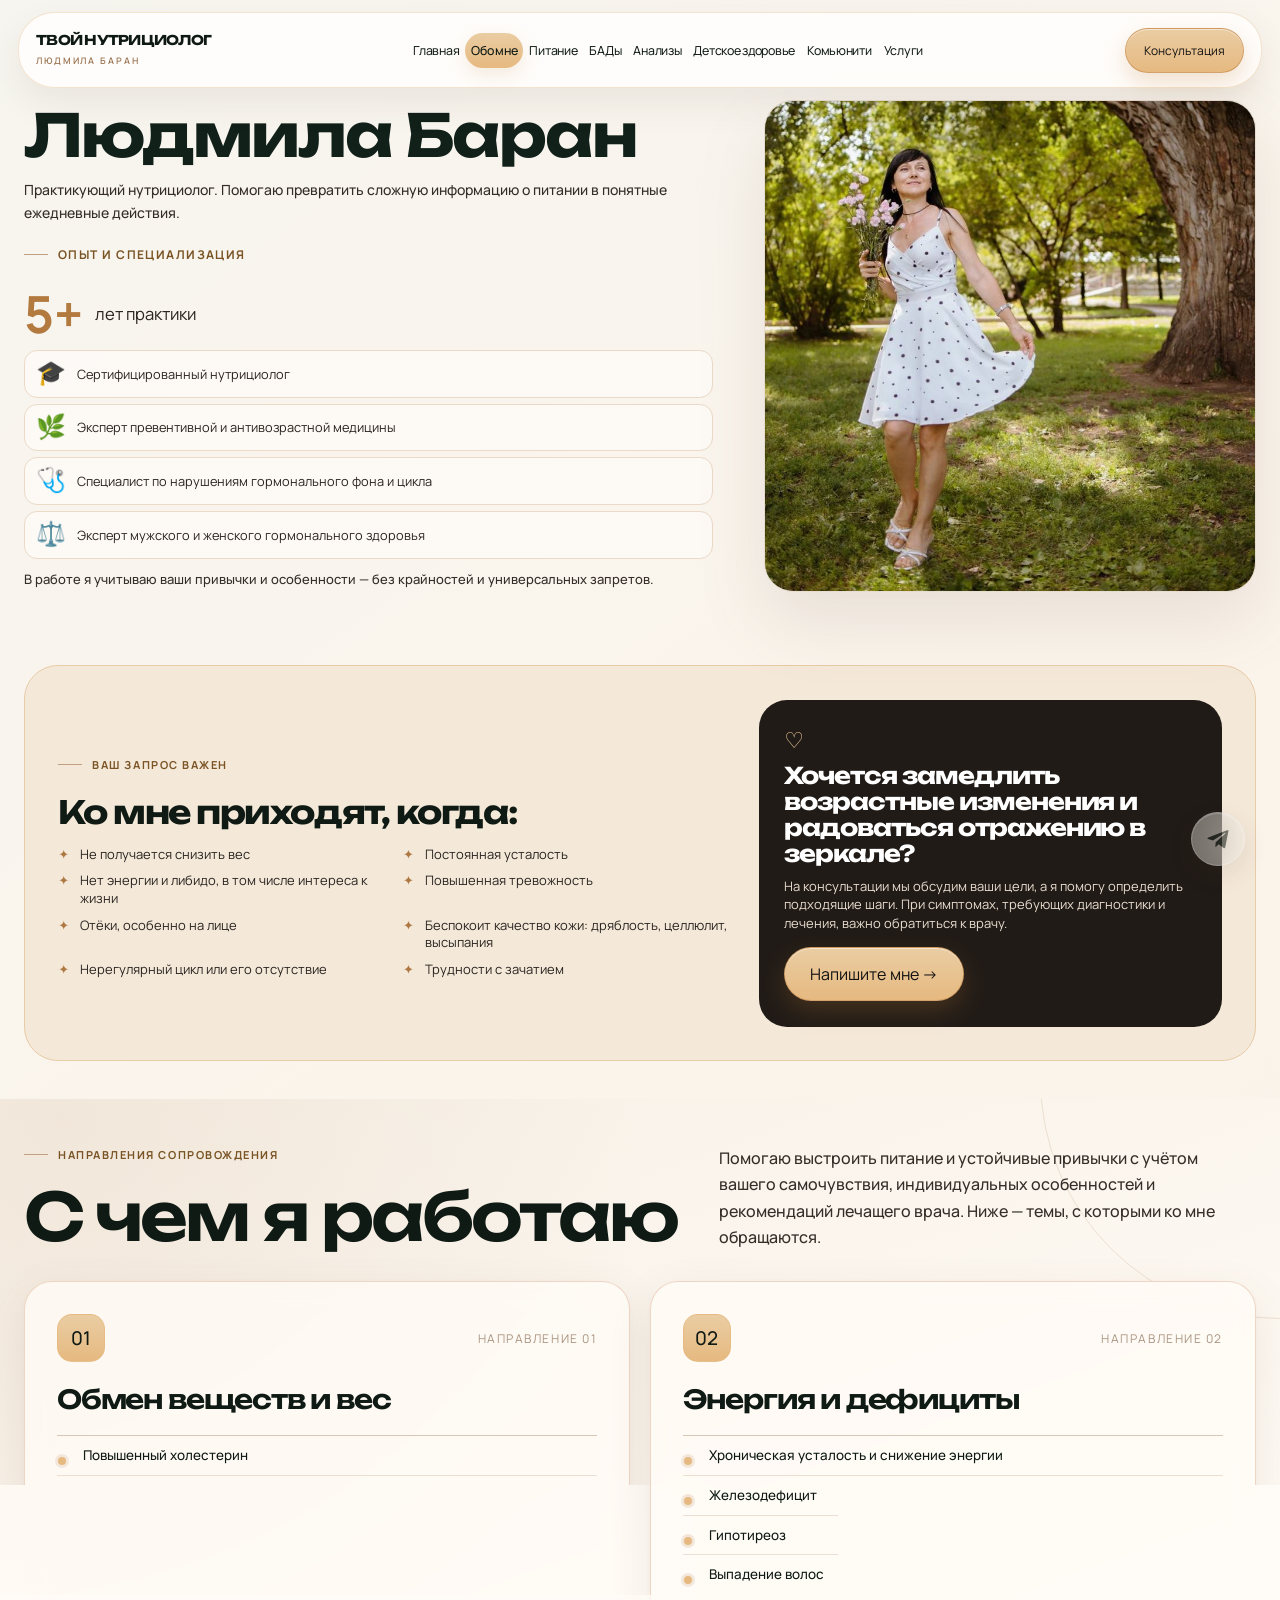
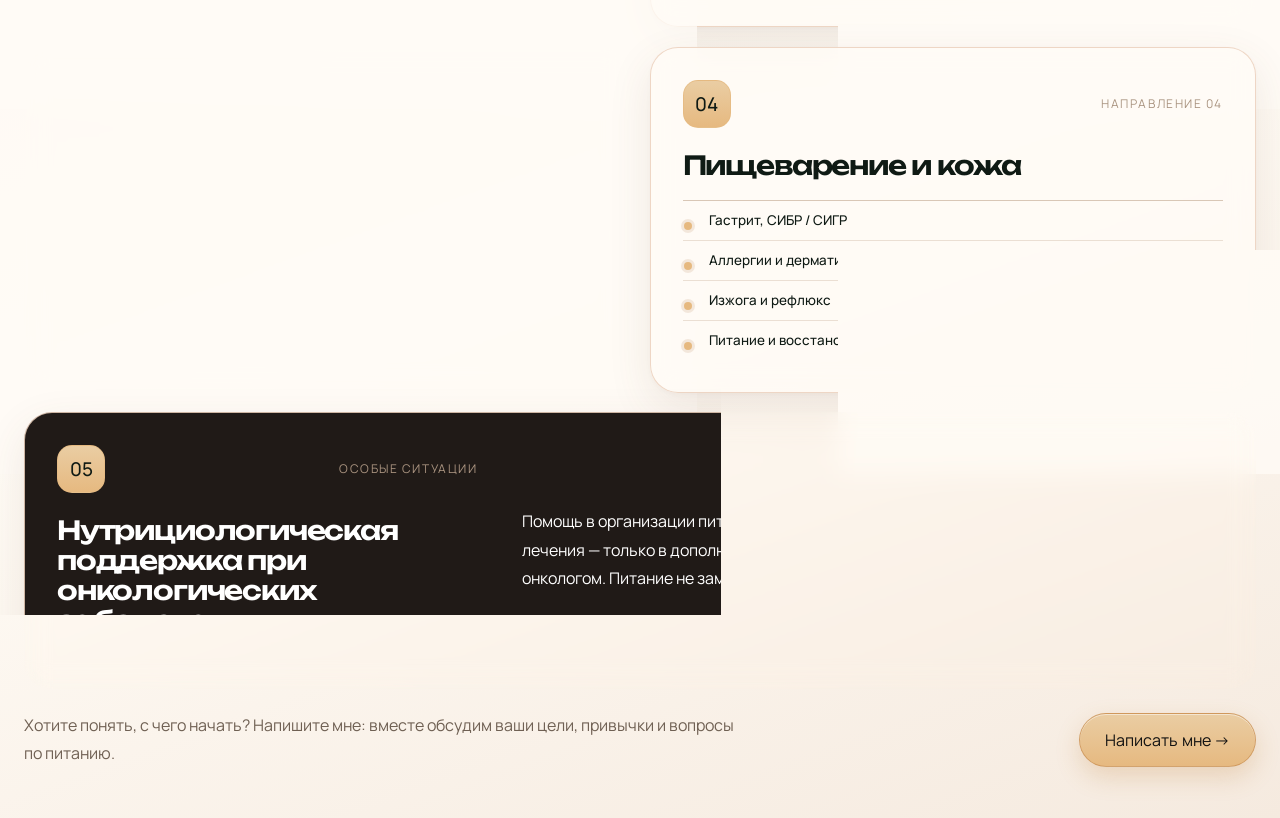
==== commit defabc2e: "Write site services and community in Ludmila's voice; keep only three direct contact options" ====
--- a/about.html
+++ b/about.html
@@ -1 +1 @@
-<!doctype html><html lang="ru"><head><meta charset="utf-8"><meta name="viewport" content="width=device-width,initial-scale=1"><title>Обо мне — Людмила Баран | Нутрициолог</title><meta name="description" content="Людмила Баран — нутрициолог. Подход к питанию и направления сопровождения: обмен веществ, дефициты, женское здоровье, пищеварение и другие вопросы."><link rel="stylesheet" href="assets/styles.css?v=41"><link rel="preconnect" href="https://fonts.googleapis.com"><link rel="preconnect" href="https://fonts.gstatic.com" crossorigin><link rel="stylesheet" href="assets/typography.css?v=3"><link rel="stylesheet" href="assets/about-specialties.css?v=1"><link rel="stylesheet" href="assets/cream-theme.css?v=1"><link rel="stylesheet" href="assets/site-redesign.css?v=10"><link rel="stylesheet" href="assets/redesign-polish.css?v=1"><link rel="stylesheet" href="assets/compact-final.css?v=1"><link rel="stylesheet" href="assets/wellness-v3.css?v=10"><link rel="stylesheet" href="assets/site-final-fixes.css?v=9"></head><body class="about-page"><nav class="nav"><div class="wrap navin"><a class="brand" href="index.html">ТВОЙ НУТРИЦИОЛОГ<small>ЛЮДМИЛА БАРАН</small></a><div class="links"><a href="index.html">Главная</a><a href="about.html">Обо мне</a><a href="nutrition.html">Питание</a><a href="supplements.html">БАДы</a><a href="labs.html">Анализы</a><a href="child-health.html">Детское здоровье</a><a href="community.html">Комьюнити</a><a href="services.html">Услуги</a></div><a class="btn navcta" href="services.html#contacts">Консультация</a><button class="menu">☰</button></div></nav><section class="section about-section"><div class="wrap split about-layout about-layout-bio-left"><div class="content about-photo-bio reveal"><h1>Людмила Баран</h1><p class="about-photo-intro">Практикующий нутрициолог. Помогаю превратить сложную информацию о питании в понятные ежедневные действия.</p><span class="about-eyebrow">Опыт и специализация</span><div class="about-photo-bio-years"><strong>5+</strong><span>лет практики</span></div><ul class="about-photo-bio-list"><li><span class="about-emoji" aria-hidden="true">🎓</span>Сертифицированный нутрициолог</li><li><span class="about-emoji" aria-hidden="true">🌿</span>Эксперт превентивной и антивозрастной медицины</li><li><span class="about-emoji" aria-hidden="true">🩺</span>Специалист по нарушениям гормонального фона и цикла</li><li><span class="about-emoji" aria-hidden="true">⚖️</span>Эксперт мужского и женского гормонального здоровья</li></ul><p>Персональный подход к питанию и привычкам без крайностей и универсальных запретов.</p></div><div class="art about-photo reveal"><img src="%D0%9B%D1%8E%D0%B4%D0%BC%D0%B8%D0%BB%D0%B0%20%D0%91%D0%B0%D1%80%D0%B0%D0%BD%20%D0%9E%20%D1%81%D0%B5%D0%B1%D0%B5.JPG" alt="Людмила Баран" loading="eager" decoding="async" fetchpriority="high" width="837" height="1280"></div></div></section><section class="section about-profile-extra" aria-label="Поводы для обращения"><div class="wrap"><div class="about-reasons reveal"><div><span class="about-eyebrow">Ваш запрос важен</span><h2>Ко мне приходят, когда:</h2><ul><li>Не получается снизить вес</li><li>Постоянная усталость</li><li>Нет энергии и либидо, в том числе интереса к жизни</li><li>Повышенная тревожность</li><li>Отёки, особенно на лице</li><li>Беспокоит качество кожи: дряблость, целлюлит, высыпания</li><li>Нерегулярный цикл или его отсутствие</li><li>Трудности с зачатием</li></ul></div><div class="about-reasons-action"><span>♡</span><h3>Хочется замедлить возрастные изменения и радоваться отражению в зеркале?</h3><p>Обсудим ваши цели и подберём подходящий план действий. При симптомах, требующих диагностики и лечения, важно обратиться к врачу.</p><a class="btn" href="https://t.me/trunova1977" target="_blank" rel="noopener noreferrer">Пиши мне →</a></div></div></div></section><section class="about-scope" id="with-what-i-work" aria-labelledby="about-scope-title"><div class="wrap"><div class="about-scope-intro reveal"><div><span class="about-eyebrow">Направления сопровождения</span><h2 id="about-scope-title">С чем я работаю</h2></div><p>Помогаю выстроить питание и устойчивые привычки с учётом вашего самочувствия, индивидуальных особенностей и рекомендаций лечащего врача. Ниже — темы, с которыми ко мне обращаются.</p></div><div class="about-specialty-grid"><article class="about-specialty-card reveal"><div class="about-specialty-top"><span class="about-specialty-mark" aria-hidden="true">01</span><span class="about-specialty-count">НАПРАВЛЕНИЕ 01</span></div><h3>Обмен веществ и вес</h3><ul class="about-specialty-list"><li>Повышенный холестерин</li><li>Сахарный диабет</li><li>Инсулинорезистентность</li><li>Лишний вес</li></ul></article><article class="about-specialty-card reveal"><div class="about-specialty-top"><span class="about-specialty-mark" aria-hidden="true">02</span><span class="about-specialty-count">НАПРАВЛЕНИЕ 02</span></div><h3>Энергия и дефициты</h3><ul class="about-specialty-list"><li>Хроническая усталость и снижение энергии</li><li>Железодефицит</li><li>Гипотиреоз</li><li>Выпадение волос</li></ul></article><article class="about-specialty-card reveal"><div class="about-specialty-top"><span class="about-specialty-mark" aria-hidden="true">03</span><span class="about-specialty-count">НАПРАВЛЕНИЕ 03</span></div><h3>Женское здоровье</h3><ul class="about-specialty-list"><li>Синдром поликистозных яичников (СПКЯ)</li><li>Миома матки</li><li>Фиброзно-кистозная мастопатия (ФКМ)</li></ul></article><article class="about-specialty-card reveal"><div class="about-specialty-top"><span class="about-specialty-mark" aria-hidden="true">04</span><span class="about-specialty-count">НАПРАВЛЕНИЕ 04</span></div><h3>Пищеварение и кожа</h3><ul class="about-specialty-list"><li>Гастрит, СИБР / СИГР</li><li>Аллергии и дерматиты</li><li>Изжога и рефлюкс</li><li>Питание и восстановление после лечения Helicobacter pylori антибиотиками</li></ul></article><article class="about-specialty-card oncology reveal"><div><div class="about-specialty-top"><span class="about-specialty-mark" aria-hidden="true">05</span><span class="about-specialty-count">ОСОБЫЕ СИТУАЦИИ</span></div><h3>Нутрициологическая поддержка при онкологических заболеваниях</h3></div><p class="about-specialty-oncology-text">Помощь в организации питания и сохранении полноценного рациона во время и после лечения — только в дополнение к медицинской помощи и по согласованию с лечащим онкологом. Питание не заменяет противоопухолевое лечение и не гарантирует ремиссию.</p></article></div><div class="about-specialty-cta reveal"><p>Хотите понять, с чего начать? На консультации можно обсудить ваши цели, привычки и вопросы по питанию.</p><a class="btn" href="services.html#contacts">Обсудить ваш запрос →</a></div></div></section><div class="tgbar"><a class="btn" target="_blank" href="https://t.me/trunova1977">✦ Telegram</a></div><script src="assets/app.js"></script><script src="assets/site-redesign.js?v=9"></script><script src="assets/wellness-v3.js?v=3"></script></body></html>+<!doctype html><html lang="ru"><head><meta charset="utf-8"><meta name="viewport" content="width=device-width,initial-scale=1"><title>Обо мне — Людмила Баран | Нутрициолог</title><meta name="description" content="Людмила Баран — нутрициолог. Подход к питанию и направления сопровождения: обмен веществ, дефициты, женское здоровье, пищеварение и другие вопросы."><link rel="stylesheet" href="assets/styles.css?v=41"><link rel="preconnect" href="https://fonts.googleapis.com"><link rel="preconnect" href="https://fonts.gstatic.com" crossorigin><link rel="stylesheet" href="assets/typography.css?v=3"><link rel="stylesheet" href="assets/about-specialties.css?v=1"><link rel="stylesheet" href="assets/cream-theme.css?v=1"><link rel="stylesheet" href="assets/site-redesign.css?v=10"><link rel="stylesheet" href="assets/redesign-polish.css?v=1"><link rel="stylesheet" href="assets/compact-final.css?v=1"><link rel="stylesheet" href="assets/wellness-v3.css?v=10"><link rel="stylesheet" href="assets/site-final-fixes.css?v=12"></head><body class="about-page"><nav class="nav"><div class="wrap navin"><a class="brand" href="index.html">ТВОЙ НУТРИЦИОЛОГ<small>ЛЮДМИЛА БАРАН</small></a><div class="links"><a href="index.html">Главная</a><a href="about.html">Обо мне</a><a href="nutrition.html">Питание</a><a href="supplements.html">БАДы</a><a href="labs.html">Анализы</a><a href="child-health.html">Детское здоровье</a><a href="community.html">Комьюнити</a><a href="services.html">Услуги</a></div><a class="btn navcta" href="services.html#contacts">Консультация</a><button class="menu">☰</button></div></nav><section class="section about-section"><div class="wrap split about-layout about-layout-bio-left"><div class="content about-photo-bio reveal"><h1>Людмила Баран</h1><p class="about-photo-intro">Практикующий нутрициолог. Помогаю превратить сложную информацию о питании в понятные ежедневные действия.</p><span class="about-eyebrow">Опыт и специализация</span><div class="about-photo-bio-years"><strong>5+</strong><span>лет практики</span></div><ul class="about-photo-bio-list"><li><span class="about-emoji" aria-hidden="true">🎓</span>Сертифицированный нутрициолог</li><li><span class="about-emoji" aria-hidden="true">🌿</span>Эксперт превентивной и антивозрастной медицины</li><li><span class="about-emoji" aria-hidden="true">🩺</span>Специалист по нарушениям гормонального фона и цикла</li><li><span class="about-emoji" aria-hidden="true">⚖️</span>Эксперт мужского и женского гормонального здоровья</li></ul><p>В работе я учитываю ваши привычки и особенности — без крайностей и универсальных запретов.</p></div><div class="art about-photo reveal"><img src="%D0%9B%D1%8E%D0%B4%D0%BC%D0%B8%D0%BB%D0%B0%20%D0%91%D0%B0%D1%80%D0%B0%D0%BD%20%D0%9E%20%D1%81%D0%B5%D0%B1%D0%B5.JPG" alt="Людмила Баран" loading="eager" decoding="async" fetchpriority="high" width="837" height="1280"></div></div></section><section class="section about-profile-extra" aria-label="Поводы для обращения"><div class="wrap"><div class="about-reasons reveal"><div><span class="about-eyebrow">Ваш запрос важен</span><h2>Ко мне приходят, когда:</h2><ul><li>Не получается снизить вес</li><li>Постоянная усталость</li><li>Нет энергии и либидо, в том числе интереса к жизни</li><li>Повышенная тревожность</li><li>Отёки, особенно на лице</li><li>Беспокоит качество кожи: дряблость, целлюлит, высыпания</li><li>Нерегулярный цикл или его отсутствие</li><li>Трудности с зачатием</li></ul></div><div class="about-reasons-action"><span>♡</span><h3>Хочется замедлить возрастные изменения и радоваться отражению в зеркале?</h3><p>На консультации мы обсудим ваши цели, а я помогу определить подходящие шаги. При симптомах, требующих диагностики и лечения, важно обратиться к врачу.</p><a class="btn" href="https://t.me/trunova1977" target="_blank" rel="noopener noreferrer">Напишите мне →</a></div></div></div></section><section class="about-scope" id="with-what-i-work" aria-labelledby="about-scope-title"><div class="wrap"><div class="about-scope-intro reveal"><div><span class="about-eyebrow">Направления сопровождения</span><h2 id="about-scope-title">С чем я работаю</h2></div><p>Помогаю выстроить питание и устойчивые привычки с учётом вашего самочувствия, индивидуальных особенностей и рекомендаций лечащего врача. Ниже — темы, с которыми ко мне обращаются.</p></div><div class="about-specialty-grid"><article class="about-specialty-card reveal"><div class="about-specialty-top"><span class="about-specialty-mark" aria-hidden="true">01</span><span class="about-specialty-count">НАПРАВЛЕНИЕ 01</span></div><h3>Обмен веществ и вес</h3><ul class="about-specialty-list"><li>Повышенный холестерин</li><li>Сахарный диабет</li><li>Инсулинорезистентность</li><li>Лишний вес</li></ul></article><article class="about-specialty-card reveal"><div class="about-specialty-top"><span class="about-specialty-mark" aria-hidden="true">02</span><span class="about-specialty-count">НАПРАВЛЕНИЕ 02</span></div><h3>Энергия и дефициты</h3><ul class="about-specialty-list"><li>Хроническая усталость и снижение энергии</li><li>Железодефицит</li><li>Гипотиреоз</li><li>Выпадение волос</li></ul></article><article class="about-specialty-card reveal"><div class="about-specialty-top"><span class="about-specialty-mark" aria-hidden="true">03</span><span class="about-specialty-count">НАПРАВЛЕНИЕ 03</span></div><h3>Женское здоровье</h3><ul class="about-specialty-list"><li>Синдром поликистозных яичников (СПКЯ)</li><li>Миома матки</li><li>Фиброзно-кистозная мастопатия (ФКМ)</li></ul></article><article class="about-specialty-card reveal"><div class="about-specialty-top"><span class="about-specialty-mark" aria-hidden="true">04</span><span class="about-specialty-count">НАПРАВЛЕНИЕ 04</span></div><h3>Пищеварение и кожа</h3><ul class="about-specialty-list"><li>Гастрит, СИБР / СИГР</li><li>Аллергии и дерматиты</li><li>Изжога и рефлюкс</li><li>Питание и восстановление после лечения Helicobacter pylori антибиотиками</li></ul></article><article class="about-specialty-card oncology reveal"><div><div class="about-specialty-top"><span class="about-specialty-mark" aria-hidden="true">05</span><span class="about-specialty-count">ОСОБЫЕ СИТУАЦИИ</span></div><h3>Нутрициологическая поддержка при онкологических заболеваниях</h3></div><p class="about-specialty-oncology-text">Помощь в организации питания и сохранении полноценного рациона во время и после лечения — только в дополнение к медицинской помощи и по согласованию с лечащим онкологом. Питание не заменяет противоопухолевое лечение и не гарантирует ремиссию.</p></article></div><div class="about-specialty-cta reveal"><p>Хотите понять, с чего начать? Напишите мне: вместе обсудим ваши цели, привычки и вопросы по питанию.</p><a class="btn" href="services.html#contacts">Написать мне →</a></div></div></section><div class="tgbar"><a class="btn" target="_blank" href="https://t.me/trunova1977">✦ Telegram</a></div><script src="assets/app.js"></script><script src="assets/site-redesign.js?v=10"></script><script src="assets/wellness-v3.js?v=4"></script></body></html>
--- a/assets/site-final-fixes.css
+++ b/assets/site-final-fixes.css
@@ -334,7 +334,7 @@
 /* Nutrition refinements: consistent outer alignment, condensed textual
    spacing and section rhythm. Content padding INSIDE the cards is preserved. */
 body.nutrition-page .nutrition-hero > .wrap,
-body.nutrition-page main > section > .wrap:not(.gut-journal-panel):not(.gut-care-box) {
+body.nutrition-page main > section > .wrap:not(.gut-journal-panel):not(.gut-care-box):not(.ctaBox):not(.child-register-card):not(.community-access-panel) {
   padding-left:0!important;
   padding-right:0!important;
   box-sizing:border-box!important;
@@ -661,13 +661,13 @@
     inset:auto!important;
     top:50%!important;
     left:50%!important;
-    width:24px!important;
-    height:18px!important;
+    width:18px!important;
+    height:13px!important;
     transform:translate(-50%,-50%)!important;
     background:
-      linear-gradient(#102019,#102019) center top / 24px 2.5px no-repeat,
-      linear-gradient(#102019,#102019) center center / 24px 2.5px no-repeat,
-      linear-gradient(#102019,#102019) center bottom / 24px 2.5px no-repeat!important;
+      linear-gradient(#102019,#102019) center top / 18px 1.5px no-repeat,
+      linear-gradient(#102019,#102019) center center / 18px 1.5px no-repeat,
+      linear-gradient(#102019,#102019) center bottom / 18px 1.5px no-repeat!important;
     border:0!important;
     border-radius:0!important;
     font-size:0!important;
@@ -676,8 +676,8 @@
   }
   body .nav .menu[aria-expanded="true"]::after{
     background:
-      linear-gradient(45deg,transparent 43%,#102019 43%,#102019 56%,transparent 56%) center / 24px 24px no-repeat,
-      linear-gradient(-45deg,transparent 43%,#102019 43%,#102019 56%,transparent 56%) center / 24px 24px no-repeat!important;
+      linear-gradient(45deg,transparent 43%,#102019 43%,#102019 56%,transparent 56%) center / 18px 18px no-repeat,
+      linear-gradient(-45deg,transparent 43%,#102019 43%,#102019 56%,transparent 56%) center / 18px 18px no-repeat!important;
   }
 }
 
@@ -725,7 +725,8 @@
 
 
 /* LAYOUT REPAIR v9: restore inner padding and contain oversized typography. */
-body.wellness-v3 .section>.wrap:not(.child-teaser-inner):not(.gut-teaser-inner):not(.unified-wellness-card){padding-inline:0!important}
+/* Outer-only containers: preserve padding inside informational .wrap cards. */
+body.wellness-v3 .section>.wrap:not(.child-teaser-inner):not(.gut-teaser-inner):not(.unified-wellness-card):not(.ctaBox):not(.gut-care-box):not(.gut-journal-panel):not(.child-register-card):not(.community-access-panel){padding-inline:0!important}
 body.wellness-v3.home-sync .child-home-teaser>.wrap.child-teaser-inner{
  box-sizing:border-box!important;width:min(1340px,calc(100% - 48px))!important;
  display:flex!important;align-items:center!important;gap:clamp(18px,3vw,38px)!important;
@@ -866,3 +867,221 @@
  body.wellness-v3.home-sync .child-teaser-inner h2{
   font-size:clamp(24px,6.8vw,30px)!important}
 }
+
+
+/* SITE GRID UNIFICATION v10 — consistent outer bounds on every tab.
+   The section's .wrap is the outer grid, never the padding of an individual
+   card; full-width card shells use the very same outer bounds. */
+body.wellness-v3{
+ --site-grid-max:1340px;
+ --site-grid-gutter:24px;
+ --site-grid-card-inset:clamp(24px,3.1vw,44px);
+}
+body.wellness-v3 :is(
+ .section,.pageHero,.new-page-hero,.gut-hero,.child-hero,.community-hero,
+ .iron-section,.about-scope,.about-profile-extra,.child-materials,
+ .gut-journal,.gut-care,.gut-protocol,.gut-explainer,.gut-food-comparison,
+ .recipe-library
+)> .wrap,
+body.wellness-v3 main.wrap{
+ width:min(var(--site-grid-max),calc(100% - var(--site-grid-gutter) - var(--site-grid-gutter)))!important;
+ max-width:var(--site-grid-max)!important;
+ box-sizing:border-box!important;
+ margin-left:auto!important;
+ margin-right:auto!important;
+ min-width:0!important;
+}
+body.wellness-v3.home-sync :is(
+ .child-home-teaser>.wrap.child-teaser-inner,
+ .gut-home-teaser>.wrap.gut-teaser-inner,
+ .unified-wellness-section>.wrap.unified-wellness-card
+){
+ width:min(var(--site-grid-max),calc(100% - var(--site-grid-gutter) - var(--site-grid-gutter)))!important;
+ max-width:var(--site-grid-max)!important;
+ margin-left:auto!important;
+ margin-right:auto!important;
+ padding:var(--site-grid-card-inset)!important;
+ box-sizing:border-box!important;
+ min-width:0!important;
+}
+/* Ensure inner text starts a matching distance from each card edge. */
+body.wellness-v3.home-sync :is(
+ .child-teaser-inner,.gut-teaser-inner,.unified-wellness-card
+)>div{
+ min-width:0!important;
+ box-sizing:border-box!important;
+}
+body.wellness-v3.home-sync :is(
+ .child-teaser-inner,.gut-teaser-inner,.unified-wellness-card
+) :is(h2,h3,p){
+ max-width:100%!important;
+ overflow-wrap:break-word!important;
+ word-break:normal!important;
+}
+body.wellness-v3 .section>.wrap:not(
+ .child-teaser-inner,.gut-teaser-inner,.unified-wellness-card,
+ .ctaBox,.gut-care-box,.gut-journal-panel
+){
+ padding-left:0!important;
+ padding-right:0!important;
+}
+body.wellness-v3 :is(
+ .section .cards,.nutrition-basics-cards,.services-contact-cards,
+ .gut-compare-grid,.child-path-grid,.child-materials-grid,
+ .community-grid,.recipe-library-grid,.gut-step-grid,.checkup-grid
+){
+ max-width:100%!important;
+ min-width:0!important;
+ box-sizing:border-box!important;
+ margin-left:0!important;
+ margin-right:0!important;
+}
+body.wellness-v3 :is(.section,.gut-care,.gut-journal)>.wrap:where(
+ .ctaBox,.gut-care-box,.gut-journal-panel
+){
+ padding:var(--site-grid-card-inset)!important;
+}
+body.wellness-v3 .services-contact{
+ width:100%!important;
+ max-width:100%!important;
+ min-width:0!important;
+ padding:var(--site-grid-card-inset)!important;
+ box-sizing:border-box!important;
+ margin-inline:0!important;
+}
+body.wellness-v3 .services-hero,
+body.wellness-v3 .services-contact-head,
+body.wellness-v3 .services-contact-cards{
+ width:100%!important;
+ max-width:100%!important;
+ box-sizing:border-box!important;
+}
+/* Text never pushes a block beyond the shared grid. */
+body.wellness-v3 :is(
+ .section,.services-contact,.community-access-panel,.child-path-card,
+ .nutrition-basics-cards,.community-card,.gut-step,.gut-compare-card
+) :is(h1,h2,h3,h4,p){
+ max-width:100%!important;
+ overflow-wrap:break-word!important;
+}
+@media(max-width:840px){
+ body.wellness-v3{--site-grid-gutter:14px;--site-grid-card-inset:22px}
+ body.wellness-v3.home-sync :is(
+  .child-home-teaser>.wrap.child-teaser-inner,
+  .gut-home-teaser>.wrap.gut-teaser-inner,
+  .unified-wellness-section>.wrap.unified-wellness-card
+ ){
+  width:calc(100% - 28px)!important;
+  max-width:calc(100% - 28px)!important;
+  padding:22px!important;
+ }
+ body.wellness-v3.home-sync .child-teaser-inner>a.btn{
+  max-width:100%!important;
+ }
+}
+@media(max-width:430px){
+ body.wellness-v3{--site-grid-gutter:14px;--site-grid-card-inset:19px}
+ body.wellness-v3.home-sync :is(
+  .child-home-teaser>.wrap.child-teaser-inner,
+  .gut-home-teaser>.wrap.gut-teaser-inner,
+  .unified-wellness-section>.wrap.unified-wellness-card
+ ){padding:19px!important}
+}
+
+
+/* Card padding regression fix (v11): restore the actual CONTENT inset
+   on .wrap used as the card element. Preserve the unified outer 1340px grid. */
+body.wellness-v3 .section > .wrap.ctaBox:not(.unified-wellness-card),
+body.wellness-v3 .section > .wrap.gut-care-box,
+body.wellness-v3 .section > .wrap.gut-journal-panel,
+body.wellness-v3 .section > .wrap.child-register-card,
+body.wellness-v3 .section > .wrap.community-access-panel{
+  padding:clamp(26px,3.2vw,46px)!important;
+  padding-inline:clamp(26px,3.2vw,46px)!important;
+  box-sizing:border-box!important;
+}
+body.wellness-v3 .gut-care > .wrap.gut-care-box{
+  padding:clamp(26px,3.2vw,46px)!important;
+  padding-inline:clamp(26px,3.2vw,46px)!important;
+}
+body.wellness-v3 .section > .wrap.ctaBox > div,
+body.wellness-v3 .gut-care-box > :is(h2,p,.gut-sources,a),
+body.wellness-v3 .gut-journal-panel > div{
+  min-width:0!important;
+  max-width:100%!important;
+  box-sizing:border-box!important;
+}
+@media(max-width:760px){
+  body.wellness-v3 .section > .wrap.ctaBox:not(.unified-wellness-card),
+  body.wellness-v3 .section > .wrap.gut-care-box,
+  body.wellness-v3 .section > .wrap.gut-journal-panel,
+  body.wellness-v3 .section > .wrap.child-register-card,
+  body.wellness-v3 .section > .wrap.community-access-panel,
+  body.wellness-v3 .gut-care > .wrap.gut-care-box{
+    padding:22px!important;
+    padding-inline:22px!important;
+  }
+}
+
+
+/* Shared back-to-top arrow above Telegram. 50% transparent at rest. */
+body.wellness-v3 .back-to-top-btn{
+  position:fixed!important;
+  z-index:191!important;
+  right:calc(clamp(15px,3vw,35px) + 4px)!important;
+  bottom:calc(clamp(17px,3vw,34px) + 68px)!important;
+  display:flex!important;
+  align-items:center!important;
+  justify-content:center!important;
+  flex:none!important;
+  width:46px!important;
+  height:46px!important;
+  margin:0!important;
+  padding:0!important;
+  border-radius:50%!important;
+  border:1px solid rgba(255,255,255,.95)!important;
+  background:rgba(255,251,244,.85)!important;
+  color:#15251e!important;
+  -webkit-text-fill-color:#15251e!important;
+  box-shadow:0 7px 20px rgba(48,36,28,.16)!important;
+  backdrop-filter:blur(13px)!important;
+  -webkit-backdrop-filter:blur(13px)!important;
+  opacity:0!important;
+  visibility:hidden!important;
+  pointer-events:none!important;
+  transform:translateY(8px)!important;
+  transition:opacity .23s ease,transform .23s ease,visibility .23s ease!important;
+  cursor:pointer!important;
+  -webkit-tap-highlight-color:transparent;
+}
+body.wellness-v3 .back-to-top-btn.is-visible{
+  opacity:.5!important;
+  visibility:visible!important;
+  pointer-events:auto!important;
+  transform:translateY(0)!important;
+}
+body.wellness-v3 .back-to-top-btn.is-visible:is(:hover,:focus-visible){
+  opacity:.92!important;
+  transform:translateY(-2px)!important;
+}
+body.wellness-v3 .back-to-top-btn svg{
+  display:block!important;
+  width:23px!important;
+  height:23px!important;
+  flex:none!important;
+  stroke:currentColor!important;
+  fill:none!important;
+}
+@media(max-width:760px){
+  body.wellness-v3 .back-to-top-btn{
+    right:16px!important;
+    bottom:79px!important;
+    width:46px!important;
+    height:46px!important;
+  }
+}
+@media(prefers-reduced-motion:reduce){
+  body.wellness-v3 .back-to-top-btn{
+    transition:none!important;
+  }
+}
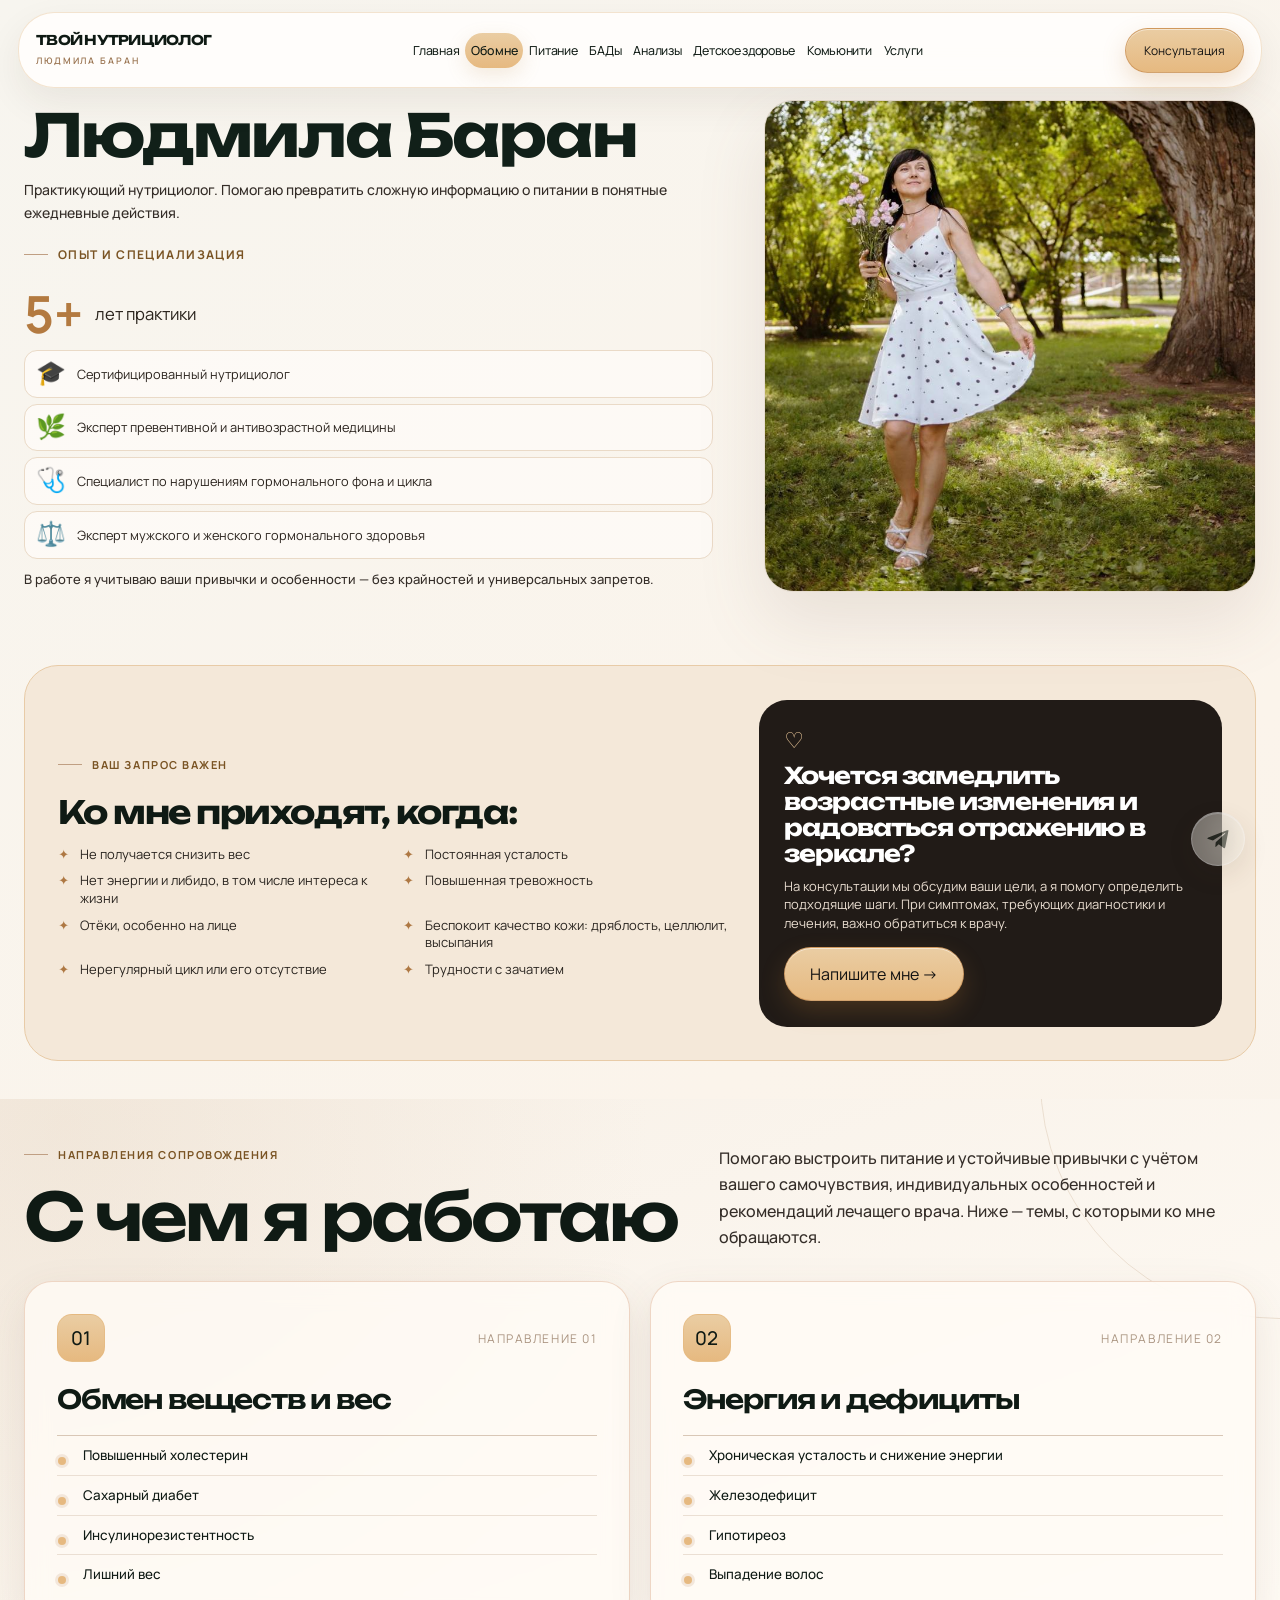
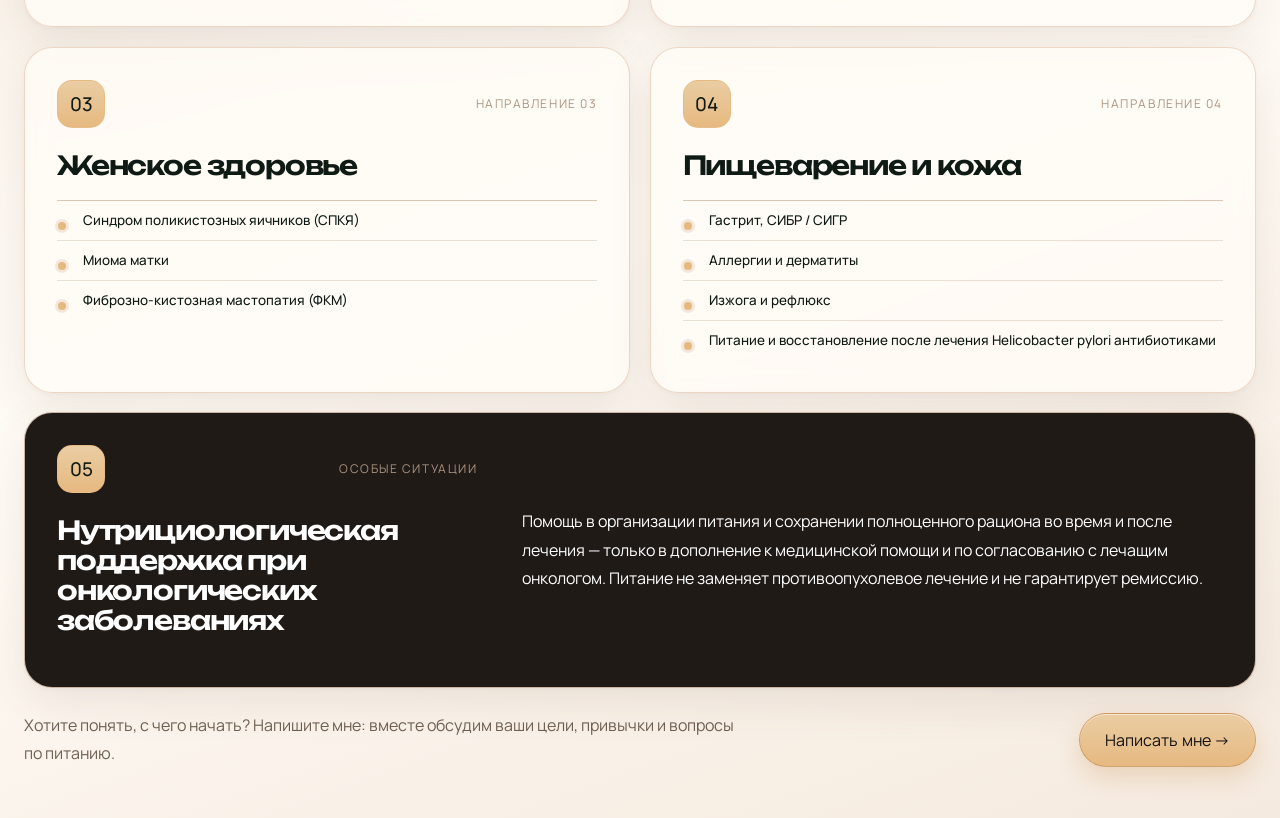
==== commit f046b317: "Finalize consultation choice routing and direct Telegram links across site" ====
--- a/about.html
+++ b/about.html
@@ -1 +1 @@
-<!doctype html><html lang="ru"><head><meta charset="utf-8"><meta name="viewport" content="width=device-width,initial-scale=1"><title>Обо мне — Людмила Баран | Нутрициолог</title><meta name="description" content="Людмила Баран — нутрициолог. Подход к питанию и направления сопровождения: обмен веществ, дефициты, женское здоровье, пищеварение и другие вопросы."><link rel="stylesheet" href="assets/styles.css?v=41"><link rel="preconnect" href="https://fonts.googleapis.com"><link rel="preconnect" href="https://fonts.gstatic.com" crossorigin><link rel="stylesheet" href="assets/typography.css?v=3"><link rel="stylesheet" href="assets/about-specialties.css?v=1"><link rel="stylesheet" href="assets/cream-theme.css?v=1"><link rel="stylesheet" href="assets/site-redesign.css?v=10"><link rel="stylesheet" href="assets/redesign-polish.css?v=1"><link rel="stylesheet" href="assets/compact-final.css?v=1"><link rel="stylesheet" href="assets/wellness-v3.css?v=10"><link rel="stylesheet" href="assets/site-final-fixes.css?v=12"></head><body class="about-page"><nav class="nav"><div class="wrap navin"><a class="brand" href="index.html">ТВОЙ НУТРИЦИОЛОГ<small>ЛЮДМИЛА БАРАН</small></a><div class="links"><a href="index.html">Главная</a><a href="about.html">Обо мне</a><a href="nutrition.html">Питание</a><a href="supplements.html">БАДы</a><a href="labs.html">Анализы</a><a href="child-health.html">Детское здоровье</a><a href="community.html">Комьюнити</a><a href="services.html">Услуги</a></div><a class="btn navcta" href="services.html#contacts">Консультация</a><button class="menu">☰</button></div></nav><section class="section about-section"><div class="wrap split about-layout about-layout-bio-left"><div class="content about-photo-bio reveal"><h1>Людмила Баран</h1><p class="about-photo-intro">Практикующий нутрициолог. Помогаю превратить сложную информацию о питании в понятные ежедневные действия.</p><span class="about-eyebrow">Опыт и специализация</span><div class="about-photo-bio-years"><strong>5+</strong><span>лет практики</span></div><ul class="about-photo-bio-list"><li><span class="about-emoji" aria-hidden="true">🎓</span>Сертифицированный нутрициолог</li><li><span class="about-emoji" aria-hidden="true">🌿</span>Эксперт превентивной и антивозрастной медицины</li><li><span class="about-emoji" aria-hidden="true">🩺</span>Специалист по нарушениям гормонального фона и цикла</li><li><span class="about-emoji" aria-hidden="true">⚖️</span>Эксперт мужского и женского гормонального здоровья</li></ul><p>В работе я учитываю ваши привычки и особенности — без крайностей и универсальных запретов.</p></div><div class="art about-photo reveal"><img src="%D0%9B%D1%8E%D0%B4%D0%BC%D0%B8%D0%BB%D0%B0%20%D0%91%D0%B0%D1%80%D0%B0%D0%BD%20%D0%9E%20%D1%81%D0%B5%D0%B1%D0%B5.JPG" alt="Людмила Баран" loading="eager" decoding="async" fetchpriority="high" width="837" height="1280"></div></div></section><section class="section about-profile-extra" aria-label="Поводы для обращения"><div class="wrap"><div class="about-reasons reveal"><div><span class="about-eyebrow">Ваш запрос важен</span><h2>Ко мне приходят, когда:</h2><ul><li>Не получается снизить вес</li><li>Постоянная усталость</li><li>Нет энергии и либидо, в том числе интереса к жизни</li><li>Повышенная тревожность</li><li>Отёки, особенно на лице</li><li>Беспокоит качество кожи: дряблость, целлюлит, высыпания</li><li>Нерегулярный цикл или его отсутствие</li><li>Трудности с зачатием</li></ul></div><div class="about-reasons-action"><span>♡</span><h3>Хочется замедлить возрастные изменения и радоваться отражению в зеркале?</h3><p>На консультации мы обсудим ваши цели, а я помогу определить подходящие шаги. При симптомах, требующих диагностики и лечения, важно обратиться к врачу.</p><a class="btn" href="https://t.me/trunova1977" target="_blank" rel="noopener noreferrer">Напишите мне →</a></div></div></div></section><section class="about-scope" id="with-what-i-work" aria-labelledby="about-scope-title"><div class="wrap"><div class="about-scope-intro reveal"><div><span class="about-eyebrow">Направления сопровождения</span><h2 id="about-scope-title">С чем я работаю</h2></div><p>Помогаю выстроить питание и устойчивые привычки с учётом вашего самочувствия, индивидуальных особенностей и рекомендаций лечащего врача. Ниже — темы, с которыми ко мне обращаются.</p></div><div class="about-specialty-grid"><article class="about-specialty-card reveal"><div class="about-specialty-top"><span class="about-specialty-mark" aria-hidden="true">01</span><span class="about-specialty-count">НАПРАВЛЕНИЕ 01</span></div><h3>Обмен веществ и вес</h3><ul class="about-specialty-list"><li>Повышенный холестерин</li><li>Сахарный диабет</li><li>Инсулинорезистентность</li><li>Лишний вес</li></ul></article><article class="about-specialty-card reveal"><div class="about-specialty-top"><span class="about-specialty-mark" aria-hidden="true">02</span><span class="about-specialty-count">НАПРАВЛЕНИЕ 02</span></div><h3>Энергия и дефициты</h3><ul class="about-specialty-list"><li>Хроническая усталость и снижение энергии</li><li>Железодефицит</li><li>Гипотиреоз</li><li>Выпадение волос</li></ul></article><article class="about-specialty-card reveal"><div class="about-specialty-top"><span class="about-specialty-mark" aria-hidden="true">03</span><span class="about-specialty-count">НАПРАВЛЕНИЕ 03</span></div><h3>Женское здоровье</h3><ul class="about-specialty-list"><li>Синдром поликистозных яичников (СПКЯ)</li><li>Миома матки</li><li>Фиброзно-кистозная мастопатия (ФКМ)</li></ul></article><article class="about-specialty-card reveal"><div class="about-specialty-top"><span class="about-specialty-mark" aria-hidden="true">04</span><span class="about-specialty-count">НАПРАВЛЕНИЕ 04</span></div><h3>Пищеварение и кожа</h3><ul class="about-specialty-list"><li>Гастрит, СИБР / СИГР</li><li>Аллергии и дерматиты</li><li>Изжога и рефлюкс</li><li>Питание и восстановление после лечения Helicobacter pylori антибиотиками</li></ul></article><article class="about-specialty-card oncology reveal"><div><div class="about-specialty-top"><span class="about-specialty-mark" aria-hidden="true">05</span><span class="about-specialty-count">ОСОБЫЕ СИТУАЦИИ</span></div><h3>Нутрициологическая поддержка при онкологических заболеваниях</h3></div><p class="about-specialty-oncology-text">Помощь в организации питания и сохранении полноценного рациона во время и после лечения — только в дополнение к медицинской помощи и по согласованию с лечащим онкологом. Питание не заменяет противоопухолевое лечение и не гарантирует ремиссию.</p></article></div><div class="about-specialty-cta reveal"><p>Хотите понять, с чего начать? Напишите мне: вместе обсудим ваши цели, привычки и вопросы по питанию.</p><a class="btn" href="services.html#contacts">Написать мне →</a></div></div></section><div class="tgbar"><a class="btn" target="_blank" href="https://t.me/trunova1977">✦ Telegram</a></div><script src="assets/app.js"></script><script src="assets/site-redesign.js?v=10"></script><script src="assets/wellness-v3.js?v=4"></script></body></html>+<!doctype html><html lang="ru"><head><meta charset="utf-8"><meta name="viewport" content="width=device-width,initial-scale=1"><title>Обо мне — Людмила Баран | Нутрициолог</title><meta name="description" content="Людмила Баран — нутрициолог. Подход к питанию и направления сопровождения: обмен веществ, дефициты, женское здоровье, пищеварение и другие вопросы."><link rel="stylesheet" href="assets/styles.css?v=41"><link rel="preconnect" href="https://fonts.googleapis.com"><link rel="preconnect" href="https://fonts.gstatic.com" crossorigin><link rel="stylesheet" href="assets/typography.css?v=3"><link rel="stylesheet" href="assets/about-specialties.css?v=1"><link rel="stylesheet" href="assets/cream-theme.css?v=1"><link rel="stylesheet" href="assets/site-redesign.css?v=10"><link rel="stylesheet" href="assets/redesign-polish.css?v=1"><link rel="stylesheet" href="assets/compact-final.css?v=1"><link rel="stylesheet" href="assets/wellness-v3.css?v=10"><link rel="stylesheet" href="assets/site-final-fixes.css?v=12"></head><body class="about-page"><nav class="nav"><div class="wrap navin"><a class="brand" href="index.html">ТВОЙ НУТРИЦИОЛОГ<small>ЛЮДМИЛА БАРАН</small></a><div class="links"><a href="index.html">Главная</a><a href="about.html">Обо мне</a><a href="nutrition.html">Питание</a><a href="supplements.html">БАДы</a><a href="labs.html">Анализы</a><a href="child-health.html">Детское здоровье</a><a href="community.html">Комьюнити</a><a href="services.html">Услуги</a></div><a class="btn navcta" href="services.html#contacts">Консультация</a><button class="menu">☰</button></div></nav><section class="section about-section"><div class="wrap split about-layout about-layout-bio-left"><div class="content about-photo-bio reveal"><h1>Людмила Баран</h1><p class="about-photo-intro">Практикующий нутрициолог. Помогаю превратить сложную информацию о питании в понятные ежедневные действия.</p><span class="about-eyebrow">Опыт и специализация</span><div class="about-photo-bio-years"><strong>5+</strong><span>лет практики</span></div><ul class="about-photo-bio-list"><li><span class="about-emoji" aria-hidden="true">🎓</span>Сертифицированный нутрициолог</li><li><span class="about-emoji" aria-hidden="true">🌿</span>Эксперт превентивной и антивозрастной медицины</li><li><span class="about-emoji" aria-hidden="true">🩺</span>Специалист по нарушениям гормонального фона и цикла</li><li><span class="about-emoji" aria-hidden="true">⚖️</span>Эксперт мужского и женского гормонального здоровья</li></ul><p>В работе я учитываю ваши привычки и особенности — без крайностей и универсальных запретов.</p></div><div class="art about-photo reveal"><img src="%D0%9B%D1%8E%D0%B4%D0%BC%D0%B8%D0%BB%D0%B0%20%D0%91%D0%B0%D1%80%D0%B0%D0%BD%20%D0%9E%20%D1%81%D0%B5%D0%B1%D0%B5.JPG" alt="Людмила Баран" loading="eager" decoding="async" fetchpriority="high" width="837" height="1280"></div></div></section><section class="section about-profile-extra" aria-label="Поводы для обращения"><div class="wrap"><div class="about-reasons reveal"><div><span class="about-eyebrow">Ваш запрос важен</span><h2>Ко мне приходят, когда:</h2><ul><li>Не получается снизить вес</li><li>Постоянная усталость</li><li>Нет энергии и либидо, в том числе интереса к жизни</li><li>Повышенная тревожность</li><li>Отёки, особенно на лице</li><li>Беспокоит качество кожи: дряблость, целлюлит, высыпания</li><li>Нерегулярный цикл или его отсутствие</li><li>Трудности с зачатием</li></ul></div><div class="about-reasons-action"><span>♡</span><h3>Хочется замедлить возрастные изменения и радоваться отражению в зеркале?</h3><p>На консультации мы обсудим ваши цели, а я помогу определить подходящие шаги. При симптомах, требующих диагностики и лечения, важно обратиться к врачу.</p><a class="btn" href="https://t.me/trunova1977" target="_blank" rel="noopener noreferrer">Напишите мне →</a></div></div></div></section><section class="about-scope" id="with-what-i-work" aria-labelledby="about-scope-title"><div class="wrap"><div class="about-scope-intro reveal"><div><span class="about-eyebrow">Направления сопровождения</span><h2 id="about-scope-title">С чем я работаю</h2></div><p>Помогаю выстроить питание и устойчивые привычки с учётом вашего самочувствия, индивидуальных особенностей и рекомендаций лечащего врача. Ниже — темы, с которыми ко мне обращаются.</p></div><div class="about-specialty-grid"><article class="about-specialty-card reveal"><div class="about-specialty-top"><span class="about-specialty-mark" aria-hidden="true">01</span><span class="about-specialty-count">НАПРАВЛЕНИЕ 01</span></div><h3>Обмен веществ и вес</h3><ul class="about-specialty-list"><li>Повышенный холестерин</li><li>Сахарный диабет</li><li>Инсулинорезистентность</li><li>Лишний вес</li></ul></article><article class="about-specialty-card reveal"><div class="about-specialty-top"><span class="about-specialty-mark" aria-hidden="true">02</span><span class="about-specialty-count">НАПРАВЛЕНИЕ 02</span></div><h3>Энергия и дефициты</h3><ul class="about-specialty-list"><li>Хроническая усталость и снижение энергии</li><li>Железодефицит</li><li>Гипотиреоз</li><li>Выпадение волос</li></ul></article><article class="about-specialty-card reveal"><div class="about-specialty-top"><span class="about-specialty-mark" aria-hidden="true">03</span><span class="about-specialty-count">НАПРАВЛЕНИЕ 03</span></div><h3>Женское здоровье</h3><ul class="about-specialty-list"><li>Синдром поликистозных яичников (СПКЯ)</li><li>Миома матки</li><li>Фиброзно-кистозная мастопатия (ФКМ)</li></ul></article><article class="about-specialty-card reveal"><div class="about-specialty-top"><span class="about-specialty-mark" aria-hidden="true">04</span><span class="about-specialty-count">НАПРАВЛЕНИЕ 04</span></div><h3>Пищеварение и кожа</h3><ul class="about-specialty-list"><li>Гастрит, СИБР / СИГР</li><li>Аллергии и дерматиты</li><li>Изжога и рефлюкс</li><li>Питание и восстановление после лечения Helicobacter pylori антибиотиками</li></ul></article><article class="about-specialty-card oncology reveal"><div><div class="about-specialty-top"><span class="about-specialty-mark" aria-hidden="true">05</span><span class="about-specialty-count">ОСОБЫЕ СИТУАЦИИ</span></div><h3>Нутрициологическая поддержка при онкологических заболеваниях</h3></div><p class="about-specialty-oncology-text">Помощь в организации питания и сохранении полноценного рациона во время и после лечения — только в дополнение к медицинской помощи и по согласованию с лечащим онкологом. Питание не заменяет противоопухолевое лечение и не гарантирует ремиссию.</p></article></div><div class="about-specialty-cta reveal"><p>Хотите понять, с чего начать? Напишите мне: вместе обсудим ваши цели, привычки и вопросы по питанию.</p><a class="btn" href="https://t.me/trunova1977" target="_blank" rel="noopener noreferrer">Написать мне →</a></div></div></section><div class="tgbar"><a class="btn" target="_blank" href="https://t.me/trunova1977">✦ Telegram</a></div><script src="assets/app.js"></script><script src="assets/site-redesign.js?v=10"></script><script src="assets/wellness-v3.js?v=5"></script></body></html>
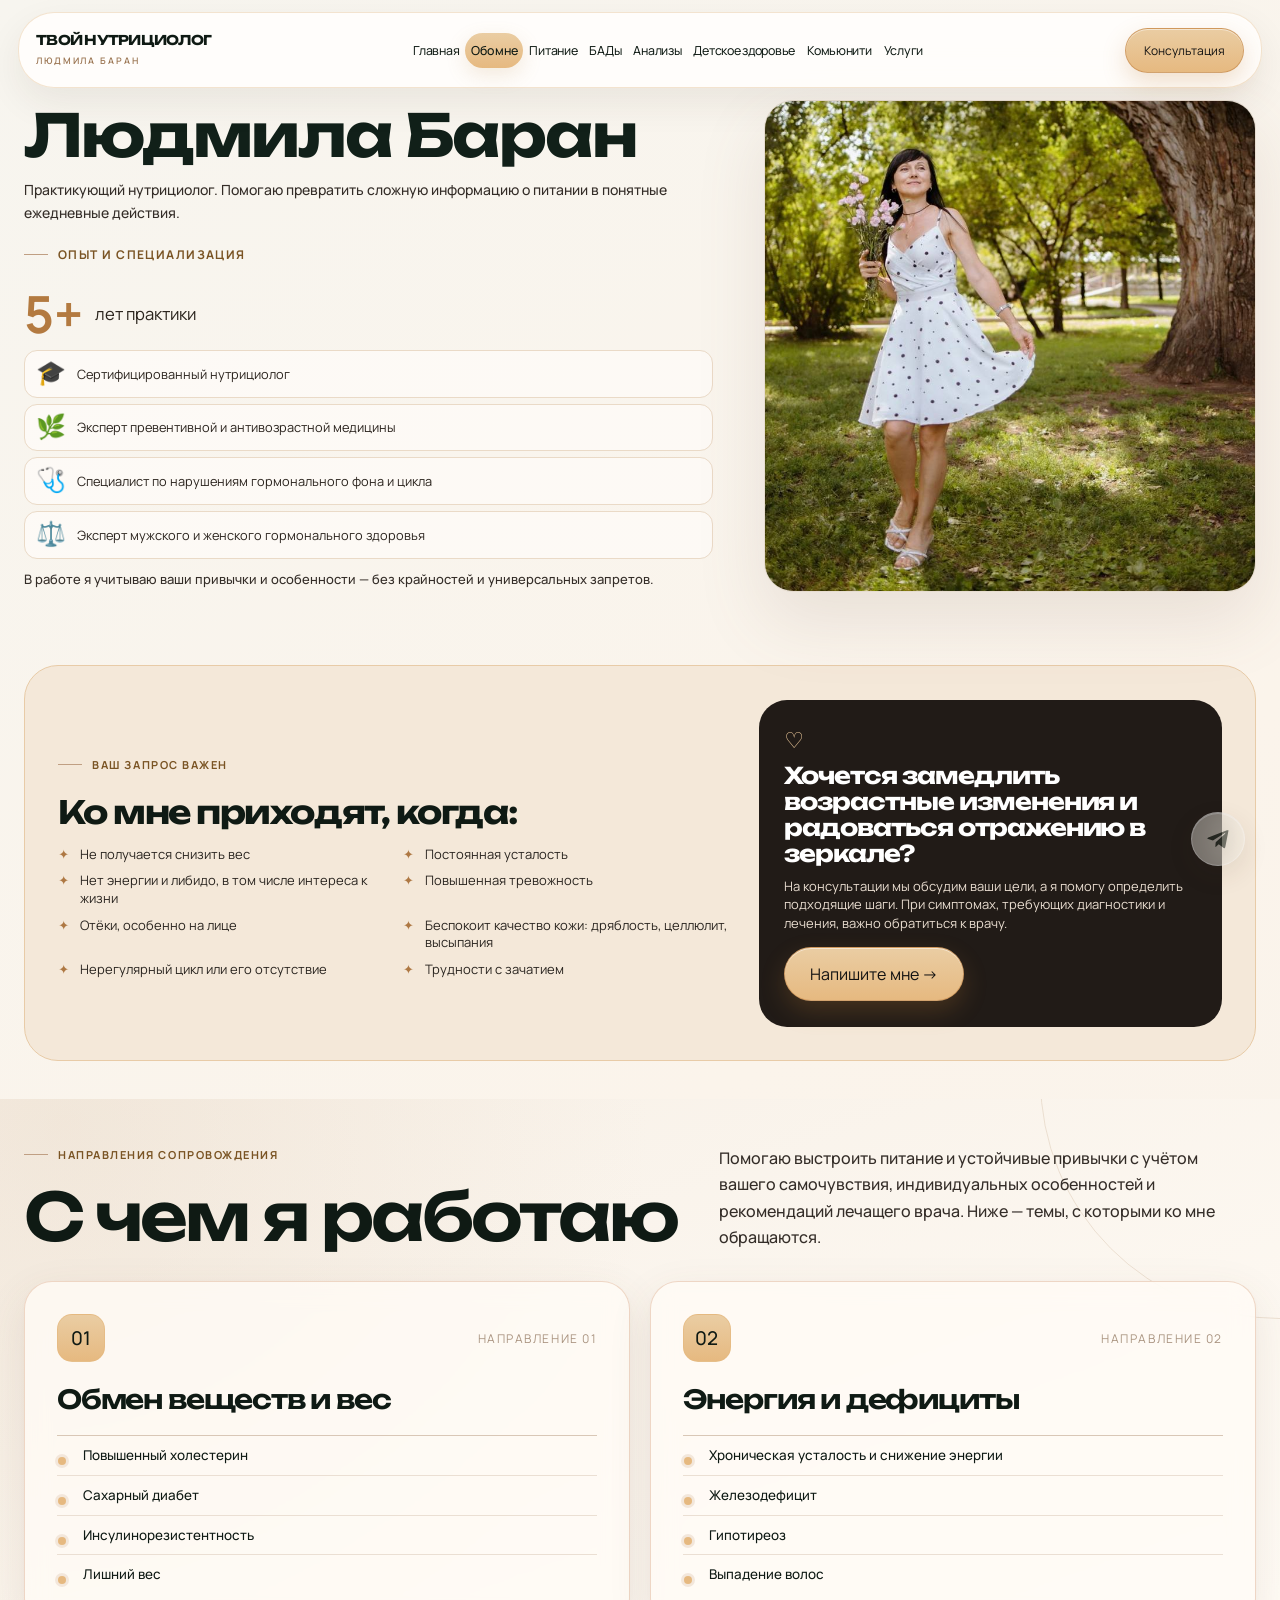
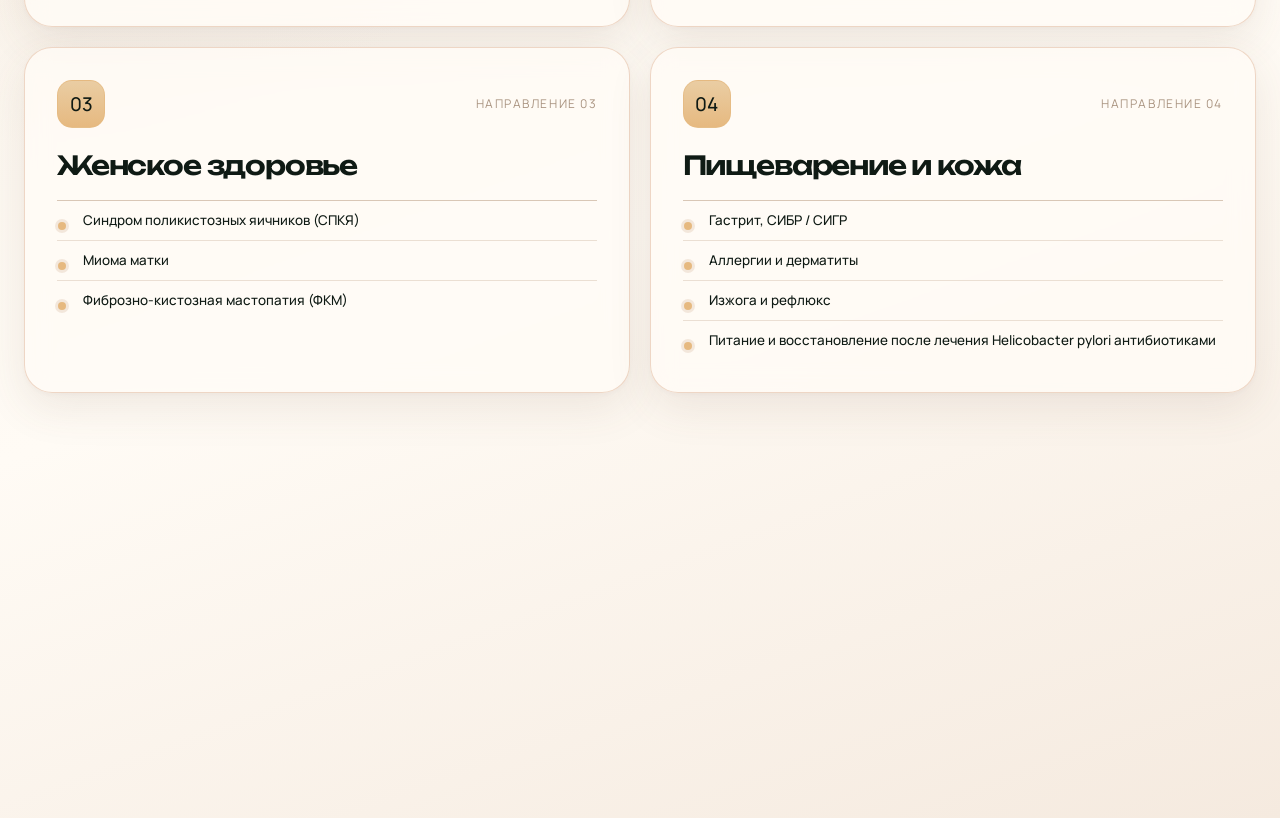
==== commit 7c9644da: "Refresh intake flow assets on all nutrition site pages" ====
--- a/about.html
+++ b/about.html
@@ -1 +1 @@
-<!doctype html><html lang="ru"><head><meta charset="utf-8"><meta name="viewport" content="width=device-width,initial-scale=1"><title>Обо мне — Людмила Баран | Нутрициолог</title><meta name="description" content="Людмила Баран — нутрициолог. Подход к питанию и направления сопровождения: обмен веществ, дефициты, женское здоровье, пищеварение и другие вопросы."><link rel="stylesheet" href="assets/styles.css?v=41"><link rel="preconnect" href="https://fonts.googleapis.com"><link rel="preconnect" href="https://fonts.gstatic.com" crossorigin><link rel="stylesheet" href="assets/typography.css?v=3"><link rel="stylesheet" href="assets/about-specialties.css?v=1"><link rel="stylesheet" href="assets/cream-theme.css?v=1"><link rel="stylesheet" href="assets/site-redesign.css?v=10"><link rel="stylesheet" href="assets/redesign-polish.css?v=1"><link rel="stylesheet" href="assets/compact-final.css?v=1"><link rel="stylesheet" href="assets/wellness-v3.css?v=10"><link rel="stylesheet" href="assets/site-final-fixes.css?v=12"></head><body class="about-page"><nav class="nav"><div class="wrap navin"><a class="brand" href="index.html">ТВОЙ НУТРИЦИОЛОГ<small>ЛЮДМИЛА БАРАН</small></a><div class="links"><a href="index.html">Главная</a><a href="about.html">Обо мне</a><a href="nutrition.html">Питание</a><a href="supplements.html">БАДы</a><a href="labs.html">Анализы</a><a href="child-health.html">Детское здоровье</a><a href="community.html">Комьюнити</a><a href="services.html">Услуги</a></div><a class="btn navcta" href="services.html#contacts">Консультация</a><button class="menu">☰</button></div></nav><section class="section about-section"><div class="wrap split about-layout about-layout-bio-left"><div class="content about-photo-bio reveal"><h1>Людмила Баран</h1><p class="about-photo-intro">Практикующий нутрициолог. Помогаю превратить сложную информацию о питании в понятные ежедневные действия.</p><span class="about-eyebrow">Опыт и специализация</span><div class="about-photo-bio-years"><strong>5+</strong><span>лет практики</span></div><ul class="about-photo-bio-list"><li><span class="about-emoji" aria-hidden="true">🎓</span>Сертифицированный нутрициолог</li><li><span class="about-emoji" aria-hidden="true">🌿</span>Эксперт превентивной и антивозрастной медицины</li><li><span class="about-emoji" aria-hidden="true">🩺</span>Специалист по нарушениям гормонального фона и цикла</li><li><span class="about-emoji" aria-hidden="true">⚖️</span>Эксперт мужского и женского гормонального здоровья</li></ul><p>В работе я учитываю ваши привычки и особенности — без крайностей и универсальных запретов.</p></div><div class="art about-photo reveal"><img src="%D0%9B%D1%8E%D0%B4%D0%BC%D0%B8%D0%BB%D0%B0%20%D0%91%D0%B0%D1%80%D0%B0%D0%BD%20%D0%9E%20%D1%81%D0%B5%D0%B1%D0%B5.JPG" alt="Людмила Баран" loading="eager" decoding="async" fetchpriority="high" width="837" height="1280"></div></div></section><section class="section about-profile-extra" aria-label="Поводы для обращения"><div class="wrap"><div class="about-reasons reveal"><div><span class="about-eyebrow">Ваш запрос важен</span><h2>Ко мне приходят, когда:</h2><ul><li>Не получается снизить вес</li><li>Постоянная усталость</li><li>Нет энергии и либидо, в том числе интереса к жизни</li><li>Повышенная тревожность</li><li>Отёки, особенно на лице</li><li>Беспокоит качество кожи: дряблость, целлюлит, высыпания</li><li>Нерегулярный цикл или его отсутствие</li><li>Трудности с зачатием</li></ul></div><div class="about-reasons-action"><span>♡</span><h3>Хочется замедлить возрастные изменения и радоваться отражению в зеркале?</h3><p>На консультации мы обсудим ваши цели, а я помогу определить подходящие шаги. При симптомах, требующих диагностики и лечения, важно обратиться к врачу.</p><a class="btn" href="https://t.me/trunova1977" target="_blank" rel="noopener noreferrer">Напишите мне →</a></div></div></div></section><section class="about-scope" id="with-what-i-work" aria-labelledby="about-scope-title"><div class="wrap"><div class="about-scope-intro reveal"><div><span class="about-eyebrow">Направления сопровождения</span><h2 id="about-scope-title">С чем я работаю</h2></div><p>Помогаю выстроить питание и устойчивые привычки с учётом вашего самочувствия, индивидуальных особенностей и рекомендаций лечащего врача. Ниже — темы, с которыми ко мне обращаются.</p></div><div class="about-specialty-grid"><article class="about-specialty-card reveal"><div class="about-specialty-top"><span class="about-specialty-mark" aria-hidden="true">01</span><span class="about-specialty-count">НАПРАВЛЕНИЕ 01</span></div><h3>Обмен веществ и вес</h3><ul class="about-specialty-list"><li>Повышенный холестерин</li><li>Сахарный диабет</li><li>Инсулинорезистентность</li><li>Лишний вес</li></ul></article><article class="about-specialty-card reveal"><div class="about-specialty-top"><span class="about-specialty-mark" aria-hidden="true">02</span><span class="about-specialty-count">НАПРАВЛЕНИЕ 02</span></div><h3>Энергия и дефициты</h3><ul class="about-specialty-list"><li>Хроническая усталость и снижение энергии</li><li>Железодефицит</li><li>Гипотиреоз</li><li>Выпадение волос</li></ul></article><article class="about-specialty-card reveal"><div class="about-specialty-top"><span class="about-specialty-mark" aria-hidden="true">03</span><span class="about-specialty-count">НАПРАВЛЕНИЕ 03</span></div><h3>Женское здоровье</h3><ul class="about-specialty-list"><li>Синдром поликистозных яичников (СПКЯ)</li><li>Миома матки</li><li>Фиброзно-кистозная мастопатия (ФКМ)</li></ul></article><article class="about-specialty-card reveal"><div class="about-specialty-top"><span class="about-specialty-mark" aria-hidden="true">04</span><span class="about-specialty-count">НАПРАВЛЕНИЕ 04</span></div><h3>Пищеварение и кожа</h3><ul class="about-specialty-list"><li>Гастрит, СИБР / СИГР</li><li>Аллергии и дерматиты</li><li>Изжога и рефлюкс</li><li>Питание и восстановление после лечения Helicobacter pylori антибиотиками</li></ul></article><article class="about-specialty-card oncology reveal"><div><div class="about-specialty-top"><span class="about-specialty-mark" aria-hidden="true">05</span><span class="about-specialty-count">ОСОБЫЕ СИТУАЦИИ</span></div><h3>Нутрициологическая поддержка при онкологических заболеваниях</h3></div><p class="about-specialty-oncology-text">Помощь в организации питания и сохранении полноценного рациона во время и после лечения — только в дополнение к медицинской помощи и по согласованию с лечащим онкологом. Питание не заменяет противоопухолевое лечение и не гарантирует ремиссию.</p></article></div><div class="about-specialty-cta reveal"><p>Хотите понять, с чего начать? Напишите мне: вместе обсудим ваши цели, привычки и вопросы по питанию.</p><a class="btn" href="https://t.me/trunova1977" target="_blank" rel="noopener noreferrer">Написать мне →</a></div></div></section><div class="tgbar"><a class="btn" target="_blank" href="https://t.me/trunova1977">✦ Telegram</a></div><script src="assets/app.js"></script><script src="assets/site-redesign.js?v=10"></script><script src="assets/wellness-v3.js?v=5"></script></body></html>+<!doctype html><html lang="ru"><head><meta charset="utf-8"><meta name="viewport" content="width=device-width,initial-scale=1"><title>Обо мне — Людмила Баран | Нутрициолог</title><meta name="description" content="Людмила Баран — нутрициолог. Подход к питанию и направления сопровождения: обмен веществ, дефициты, женское здоровье, пищеварение и другие вопросы."><link rel="stylesheet" href="assets/styles.css?v=41"><link rel="preconnect" href="https://fonts.googleapis.com"><link rel="preconnect" href="https://fonts.gstatic.com" crossorigin><link rel="stylesheet" href="assets/typography.css?v=3"><link rel="stylesheet" href="assets/about-specialties.css?v=1"><link rel="stylesheet" href="assets/cream-theme.css?v=1"><link rel="stylesheet" href="assets/site-redesign.css?v=10"><link rel="stylesheet" href="assets/redesign-polish.css?v=1"><link rel="stylesheet" href="assets/compact-final.css?v=1"><link rel="stylesheet" href="assets/wellness-v3.css?v=10"><link rel="stylesheet" href="assets/site-final-fixes.css?v=12"></head><body class="about-page"><nav class="nav"><div class="wrap navin"><a class="brand" href="index.html">ТВОЙ НУТРИЦИОЛОГ<small>ЛЮДМИЛА БАРАН</small></a><div class="links"><a href="index.html">Главная</a><a href="about.html">Обо мне</a><a href="nutrition.html">Питание</a><a href="supplements.html">БАДы</a><a href="labs.html">Анализы</a><a href="child-health.html">Детское здоровье</a><a href="community.html">Комьюнити</a><a href="services.html">Услуги</a></div><a class="btn navcta" href="services.html#contacts">Консультация</a><button class="menu">☰</button></div></nav><section class="section about-section"><div class="wrap split about-layout about-layout-bio-left"><div class="content about-photo-bio reveal"><h1>Людмила Баран</h1><p class="about-photo-intro">Практикующий нутрициолог. Помогаю превратить сложную информацию о питании в понятные ежедневные действия.</p><span class="about-eyebrow">Опыт и специализация</span><div class="about-photo-bio-years"><strong>5+</strong><span>лет практики</span></div><ul class="about-photo-bio-list"><li><span class="about-emoji" aria-hidden="true">🎓</span>Сертифицированный нутрициолог</li><li><span class="about-emoji" aria-hidden="true">🌿</span>Эксперт превентивной и антивозрастной медицины</li><li><span class="about-emoji" aria-hidden="true">🩺</span>Специалист по нарушениям гормонального фона и цикла</li><li><span class="about-emoji" aria-hidden="true">⚖️</span>Эксперт мужского и женского гормонального здоровья</li></ul><p>В работе я учитываю ваши привычки и особенности — без крайностей и универсальных запретов.</p></div><div class="art about-photo reveal"><img src="%D0%9B%D1%8E%D0%B4%D0%BC%D0%B8%D0%BB%D0%B0%20%D0%91%D0%B0%D1%80%D0%B0%D0%BD%20%D0%9E%20%D1%81%D0%B5%D0%B1%D0%B5.JPG" alt="Людмила Баран" loading="eager" decoding="async" fetchpriority="high" width="837" height="1280"></div></div></section><section class="section about-profile-extra" aria-label="Поводы для обращения"><div class="wrap"><div class="about-reasons reveal"><div><span class="about-eyebrow">Ваш запрос важен</span><h2>Ко мне приходят, когда:</h2><ul><li>Не получается снизить вес</li><li>Постоянная усталость</li><li>Нет энергии и либидо, в том числе интереса к жизни</li><li>Повышенная тревожность</li><li>Отёки, особенно на лице</li><li>Беспокоит качество кожи: дряблость, целлюлит, высыпания</li><li>Нерегулярный цикл или его отсутствие</li><li>Трудности с зачатием</li></ul></div><div class="about-reasons-action"><span>♡</span><h3>Хочется замедлить возрастные изменения и радоваться отражению в зеркале?</h3><p>На консультации мы обсудим ваши цели, а я помогу определить подходящие шаги. При симптомах, требующих диагностики и лечения, важно обратиться к врачу.</p><a class="btn" href="https://t.me/trunova1977" target="_blank" rel="noopener noreferrer">Напишите мне →</a></div></div></div></section><section class="about-scope" id="with-what-i-work" aria-labelledby="about-scope-title"><div class="wrap"><div class="about-scope-intro reveal"><div><span class="about-eyebrow">Направления сопровождения</span><h2 id="about-scope-title">С чем я работаю</h2></div><p>Помогаю выстроить питание и устойчивые привычки с учётом вашего самочувствия, индивидуальных особенностей и рекомендаций лечащего врача. Ниже — темы, с которыми ко мне обращаются.</p></div><div class="about-specialty-grid"><article class="about-specialty-card reveal"><div class="about-specialty-top"><span class="about-specialty-mark" aria-hidden="true">01</span><span class="about-specialty-count">НАПРАВЛЕНИЕ 01</span></div><h3>Обмен веществ и вес</h3><ul class="about-specialty-list"><li>Повышенный холестерин</li><li>Сахарный диабет</li><li>Инсулинорезистентность</li><li>Лишний вес</li></ul></article><article class="about-specialty-card reveal"><div class="about-specialty-top"><span class="about-specialty-mark" aria-hidden="true">02</span><span class="about-specialty-count">НАПРАВЛЕНИЕ 02</span></div><h3>Энергия и дефициты</h3><ul class="about-specialty-list"><li>Хроническая усталость и снижение энергии</li><li>Железодефицит</li><li>Гипотиреоз</li><li>Выпадение волос</li></ul></article><article class="about-specialty-card reveal"><div class="about-specialty-top"><span class="about-specialty-mark" aria-hidden="true">03</span><span class="about-specialty-count">НАПРАВЛЕНИЕ 03</span></div><h3>Женское здоровье</h3><ul class="about-specialty-list"><li>Синдром поликистозных яичников (СПКЯ)</li><li>Миома матки</li><li>Фиброзно-кистозная мастопатия (ФКМ)</li></ul></article><article class="about-specialty-card reveal"><div class="about-specialty-top"><span class="about-specialty-mark" aria-hidden="true">04</span><span class="about-specialty-count">НАПРАВЛЕНИЕ 04</span></div><h3>Пищеварение и кожа</h3><ul class="about-specialty-list"><li>Гастрит, СИБР / СИГР</li><li>Аллергии и дерматиты</li><li>Изжога и рефлюкс</li><li>Питание и восстановление после лечения Helicobacter pylori антибиотиками</li></ul></article><article class="about-specialty-card oncology reveal"><div><div class="about-specialty-top"><span class="about-specialty-mark" aria-hidden="true">05</span><span class="about-specialty-count">ОСОБЫЕ СИТУАЦИИ</span></div><h3>Нутрициологическая поддержка при онкологических заболеваниях</h3></div><p class="about-specialty-oncology-text">Помощь в организации питания и сохранении полноценного рациона во время и после лечения — только в дополнение к медицинской помощи и по согласованию с лечащим онкологом. Питание не заменяет противоопухолевое лечение и не гарантирует ремиссию.</p></article></div><div class="about-specialty-cta reveal"><p>Хотите понять, с чего начать? Напишите мне: вместе обсудим ваши цели, привычки и вопросы по питанию.</p><a class="btn" href="https://t.me/trunova1977" target="_blank" rel="noopener noreferrer">Написать мне →</a></div></div></section><div class="tgbar"><a class="btn" target="_blank" href="https://t.me/trunova1977">✦ Telegram</a></div><script src="assets/app.js?v=36"></script><script src="assets/site-redesign.js?v=10"></script><script src="assets/wellness-v3.js?v=5"></script></body></html>
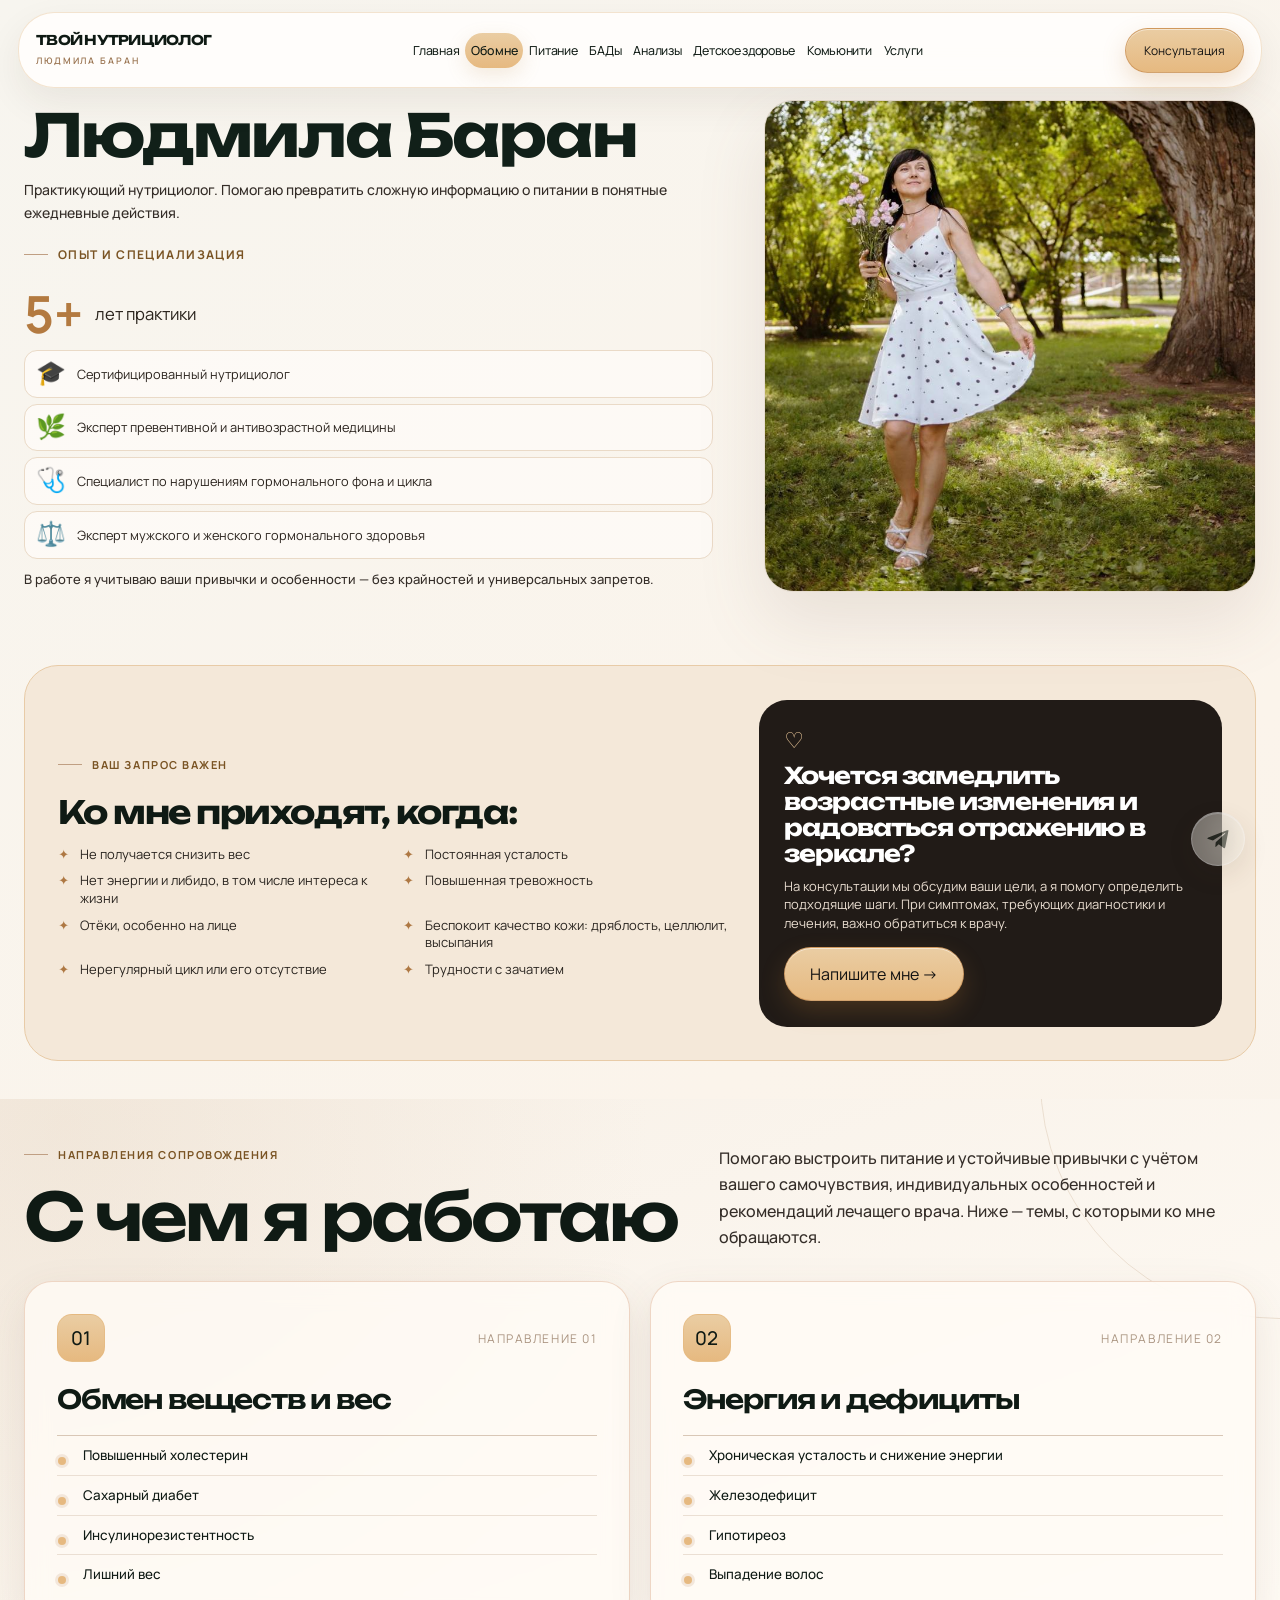
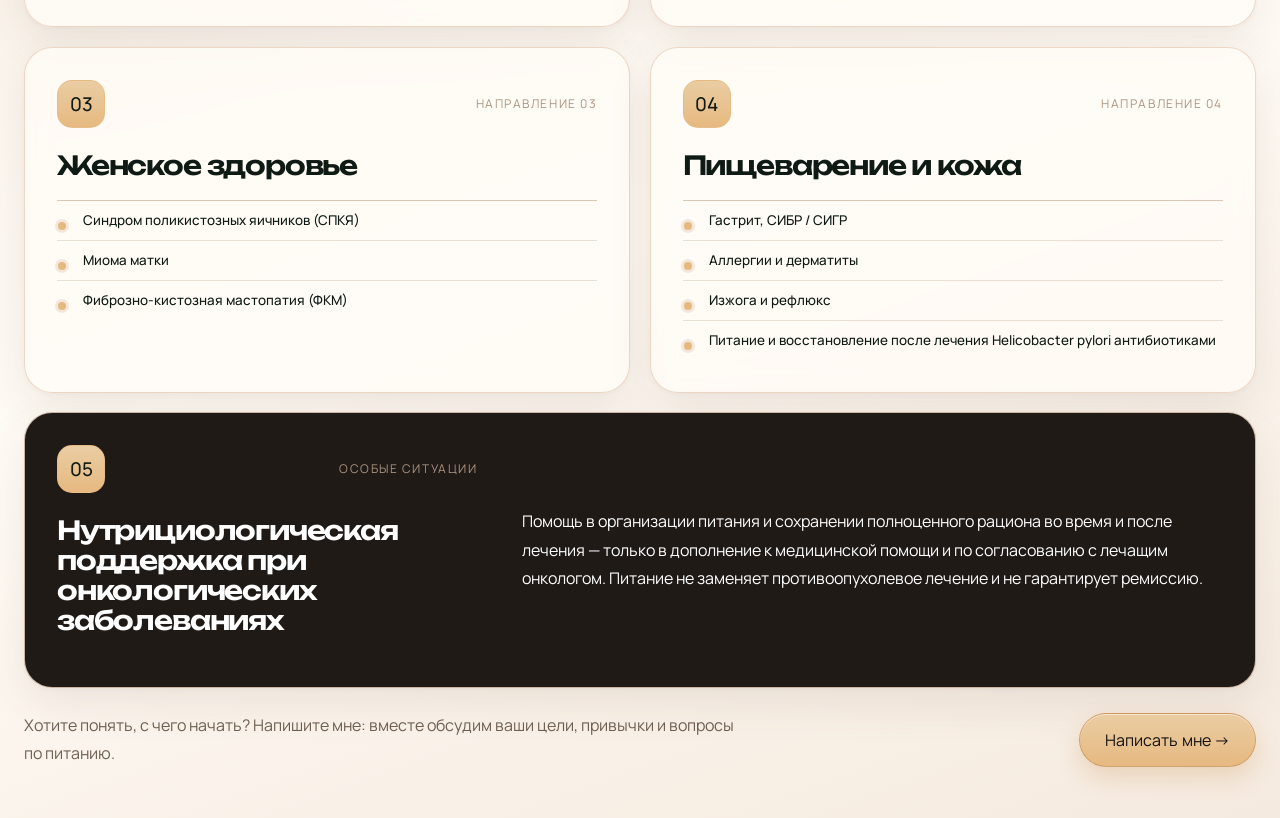
==== commit 8e3dc7f0: "Bust consultation loader cache on all pages for reliable prefilled Telegram messages" ====
--- a/about.html
+++ b/about.html
@@ -1 +1 @@
-<!doctype html><html lang="ru"><head><meta charset="utf-8"><meta name="viewport" content="width=device-width,initial-scale=1"><title>Обо мне — Людмила Баран | Нутрициолог</title><meta name="description" content="Людмила Баран — нутрициолог. Подход к питанию и направления сопровождения: обмен веществ, дефициты, женское здоровье, пищеварение и другие вопросы."><link rel="stylesheet" href="assets/styles.css?v=41"><link rel="preconnect" href="https://fonts.googleapis.com"><link rel="preconnect" href="https://fonts.gstatic.com" crossorigin><link rel="stylesheet" href="assets/typography.css?v=3"><link rel="stylesheet" href="assets/about-specialties.css?v=1"><link rel="stylesheet" href="assets/cream-theme.css?v=1"><link rel="stylesheet" href="assets/site-redesign.css?v=10"><link rel="stylesheet" href="assets/redesign-polish.css?v=1"><link rel="stylesheet" href="assets/compact-final.css?v=1"><link rel="stylesheet" href="assets/wellness-v3.css?v=10"><link rel="stylesheet" href="assets/site-final-fixes.css?v=12"></head><body class="about-page"><nav class="nav"><div class="wrap navin"><a class="brand" href="index.html">ТВОЙ НУТРИЦИОЛОГ<small>ЛЮДМИЛА БАРАН</small></a><div class="links"><a href="index.html">Главная</a><a href="about.html">Обо мне</a><a href="nutrition.html">Питание</a><a href="supplements.html">БАДы</a><a href="labs.html">Анализы</a><a href="child-health.html">Детское здоровье</a><a href="community.html">Комьюнити</a><a href="services.html">Услуги</a></div><a class="btn navcta" href="services.html#contacts">Консультация</a><button class="menu">☰</button></div></nav><section class="section about-section"><div class="wrap split about-layout about-layout-bio-left"><div class="content about-photo-bio reveal"><h1>Людмила Баран</h1><p class="about-photo-intro">Практикующий нутрициолог. Помогаю превратить сложную информацию о питании в понятные ежедневные действия.</p><span class="about-eyebrow">Опыт и специализация</span><div class="about-photo-bio-years"><strong>5+</strong><span>лет практики</span></div><ul class="about-photo-bio-list"><li><span class="about-emoji" aria-hidden="true">🎓</span>Сертифицированный нутрициолог</li><li><span class="about-emoji" aria-hidden="true">🌿</span>Эксперт превентивной и антивозрастной медицины</li><li><span class="about-emoji" aria-hidden="true">🩺</span>Специалист по нарушениям гормонального фона и цикла</li><li><span class="about-emoji" aria-hidden="true">⚖️</span>Эксперт мужского и женского гормонального здоровья</li></ul><p>В работе я учитываю ваши привычки и особенности — без крайностей и универсальных запретов.</p></div><div class="art about-photo reveal"><img src="%D0%9B%D1%8E%D0%B4%D0%BC%D0%B8%D0%BB%D0%B0%20%D0%91%D0%B0%D1%80%D0%B0%D0%BD%20%D0%9E%20%D1%81%D0%B5%D0%B1%D0%B5.JPG" alt="Людмила Баран" loading="eager" decoding="async" fetchpriority="high" width="837" height="1280"></div></div></section><section class="section about-profile-extra" aria-label="Поводы для обращения"><div class="wrap"><div class="about-reasons reveal"><div><span class="about-eyebrow">Ваш запрос важен</span><h2>Ко мне приходят, когда:</h2><ul><li>Не получается снизить вес</li><li>Постоянная усталость</li><li>Нет энергии и либидо, в том числе интереса к жизни</li><li>Повышенная тревожность</li><li>Отёки, особенно на лице</li><li>Беспокоит качество кожи: дряблость, целлюлит, высыпания</li><li>Нерегулярный цикл или его отсутствие</li><li>Трудности с зачатием</li></ul></div><div class="about-reasons-action"><span>♡</span><h3>Хочется замедлить возрастные изменения и радоваться отражению в зеркале?</h3><p>На консультации мы обсудим ваши цели, а я помогу определить подходящие шаги. При симптомах, требующих диагностики и лечения, важно обратиться к врачу.</p><a class="btn" href="https://t.me/trunova1977" target="_blank" rel="noopener noreferrer">Напишите мне →</a></div></div></div></section><section class="about-scope" id="with-what-i-work" aria-labelledby="about-scope-title"><div class="wrap"><div class="about-scope-intro reveal"><div><span class="about-eyebrow">Направления сопровождения</span><h2 id="about-scope-title">С чем я работаю</h2></div><p>Помогаю выстроить питание и устойчивые привычки с учётом вашего самочувствия, индивидуальных особенностей и рекомендаций лечащего врача. Ниже — темы, с которыми ко мне обращаются.</p></div><div class="about-specialty-grid"><article class="about-specialty-card reveal"><div class="about-specialty-top"><span class="about-specialty-mark" aria-hidden="true">01</span><span class="about-specialty-count">НАПРАВЛЕНИЕ 01</span></div><h3>Обмен веществ и вес</h3><ul class="about-specialty-list"><li>Повышенный холестерин</li><li>Сахарный диабет</li><li>Инсулинорезистентность</li><li>Лишний вес</li></ul></article><article class="about-specialty-card reveal"><div class="about-specialty-top"><span class="about-specialty-mark" aria-hidden="true">02</span><span class="about-specialty-count">НАПРАВЛЕНИЕ 02</span></div><h3>Энергия и дефициты</h3><ul class="about-specialty-list"><li>Хроническая усталость и снижение энергии</li><li>Железодефицит</li><li>Гипотиреоз</li><li>Выпадение волос</li></ul></article><article class="about-specialty-card reveal"><div class="about-specialty-top"><span class="about-specialty-mark" aria-hidden="true">03</span><span class="about-specialty-count">НАПРАВЛЕНИЕ 03</span></div><h3>Женское здоровье</h3><ul class="about-specialty-list"><li>Синдром поликистозных яичников (СПКЯ)</li><li>Миома матки</li><li>Фиброзно-кистозная мастопатия (ФКМ)</li></ul></article><article class="about-specialty-card reveal"><div class="about-specialty-top"><span class="about-specialty-mark" aria-hidden="true">04</span><span class="about-specialty-count">НАПРАВЛЕНИЕ 04</span></div><h3>Пищеварение и кожа</h3><ul class="about-specialty-list"><li>Гастрит, СИБР / СИГР</li><li>Аллергии и дерматиты</li><li>Изжога и рефлюкс</li><li>Питание и восстановление после лечения Helicobacter pylori антибиотиками</li></ul></article><article class="about-specialty-card oncology reveal"><div><div class="about-specialty-top"><span class="about-specialty-mark" aria-hidden="true">05</span><span class="about-specialty-count">ОСОБЫЕ СИТУАЦИИ</span></div><h3>Нутрициологическая поддержка при онкологических заболеваниях</h3></div><p class="about-specialty-oncology-text">Помощь в организации питания и сохранении полноценного рациона во время и после лечения — только в дополнение к медицинской помощи и по согласованию с лечащим онкологом. Питание не заменяет противоопухолевое лечение и не гарантирует ремиссию.</p></article></div><div class="about-specialty-cta reveal"><p>Хотите понять, с чего начать? Напишите мне: вместе обсудим ваши цели, привычки и вопросы по питанию.</p><a class="btn" href="https://t.me/trunova1977" target="_blank" rel="noopener noreferrer">Написать мне →</a></div></div></section><div class="tgbar"><a class="btn" target="_blank" href="https://t.me/trunova1977">✦ Telegram</a></div><script src="assets/app.js?v=36"></script><script src="assets/site-redesign.js?v=10"></script><script src="assets/wellness-v3.js?v=5"></script></body></html>+<!doctype html><html lang="ru"><head><meta charset="utf-8"><meta name="viewport" content="width=device-width,initial-scale=1"><title>Обо мне — Людмила Баран | Нутрициолог</title><meta name="description" content="Людмила Баран — нутрициолог. Подход к питанию и направления сопровождения: обмен веществ, дефициты, женское здоровье, пищеварение и другие вопросы."><link rel="stylesheet" href="assets/styles.css?v=41"><link rel="preconnect" href="https://fonts.googleapis.com"><link rel="preconnect" href="https://fonts.gstatic.com" crossorigin><link rel="stylesheet" href="assets/typography.css?v=3"><link rel="stylesheet" href="assets/about-specialties.css?v=1"><link rel="stylesheet" href="assets/cream-theme.css?v=1"><link rel="stylesheet" href="assets/site-redesign.css?v=10"><link rel="stylesheet" href="assets/redesign-polish.css?v=1"><link rel="stylesheet" href="assets/compact-final.css?v=1"><link rel="stylesheet" href="assets/wellness-v3.css?v=10"><link rel="stylesheet" href="assets/site-final-fixes.css?v=12"></head><body class="about-page"><nav class="nav"><div class="wrap navin"><a class="brand" href="index.html">ТВОЙ НУТРИЦИОЛОГ<small>ЛЮДМИЛА БАРАН</small></a><div class="links"><a href="index.html">Главная</a><a href="about.html">Обо мне</a><a href="nutrition.html">Питание</a><a href="supplements.html">БАДы</a><a href="labs.html">Анализы</a><a href="child-health.html">Детское здоровье</a><a href="community.html">Комьюнити</a><a href="services.html">Услуги</a></div><a class="btn navcta" href="services.html#contacts">Консультация</a><button class="menu">☰</button></div></nav><section class="section about-section"><div class="wrap split about-layout about-layout-bio-left"><div class="content about-photo-bio reveal"><h1>Людмила Баран</h1><p class="about-photo-intro">Практикующий нутрициолог. Помогаю превратить сложную информацию о питании в понятные ежедневные действия.</p><span class="about-eyebrow">Опыт и специализация</span><div class="about-photo-bio-years"><strong>5+</strong><span>лет практики</span></div><ul class="about-photo-bio-list"><li><span class="about-emoji" aria-hidden="true">🎓</span>Сертифицированный нутрициолог</li><li><span class="about-emoji" aria-hidden="true">🌿</span>Эксперт превентивной и антивозрастной медицины</li><li><span class="about-emoji" aria-hidden="true">🩺</span>Специалист по нарушениям гормонального фона и цикла</li><li><span class="about-emoji" aria-hidden="true">⚖️</span>Эксперт мужского и женского гормонального здоровья</li></ul><p>В работе я учитываю ваши привычки и особенности — без крайностей и универсальных запретов.</p></div><div class="art about-photo reveal"><img src="%D0%9B%D1%8E%D0%B4%D0%BC%D0%B8%D0%BB%D0%B0%20%D0%91%D0%B0%D1%80%D0%B0%D0%BD%20%D0%9E%20%D1%81%D0%B5%D0%B1%D0%B5.JPG" alt="Людмила Баран" loading="eager" decoding="async" fetchpriority="high" width="837" height="1280"></div></div></section><section class="section about-profile-extra" aria-label="Поводы для обращения"><div class="wrap"><div class="about-reasons reveal"><div><span class="about-eyebrow">Ваш запрос важен</span><h2>Ко мне приходят, когда:</h2><ul><li>Не получается снизить вес</li><li>Постоянная усталость</li><li>Нет энергии и либидо, в том числе интереса к жизни</li><li>Повышенная тревожность</li><li>Отёки, особенно на лице</li><li>Беспокоит качество кожи: дряблость, целлюлит, высыпания</li><li>Нерегулярный цикл или его отсутствие</li><li>Трудности с зачатием</li></ul></div><div class="about-reasons-action"><span>♡</span><h3>Хочется замедлить возрастные изменения и радоваться отражению в зеркале?</h3><p>На консультации мы обсудим ваши цели, а я помогу определить подходящие шаги. При симптомах, требующих диагностики и лечения, важно обратиться к врачу.</p><a class="btn" href="https://t.me/trunova1977" target="_blank" rel="noopener noreferrer">Напишите мне →</a></div></div></div></section><section class="about-scope" id="with-what-i-work" aria-labelledby="about-scope-title"><div class="wrap"><div class="about-scope-intro reveal"><div><span class="about-eyebrow">Направления сопровождения</span><h2 id="about-scope-title">С чем я работаю</h2></div><p>Помогаю выстроить питание и устойчивые привычки с учётом вашего самочувствия, индивидуальных особенностей и рекомендаций лечащего врача. Ниже — темы, с которыми ко мне обращаются.</p></div><div class="about-specialty-grid"><article class="about-specialty-card reveal"><div class="about-specialty-top"><span class="about-specialty-mark" aria-hidden="true">01</span><span class="about-specialty-count">НАПРАВЛЕНИЕ 01</span></div><h3>Обмен веществ и вес</h3><ul class="about-specialty-list"><li>Повышенный холестерин</li><li>Сахарный диабет</li><li>Инсулинорезистентность</li><li>Лишний вес</li></ul></article><article class="about-specialty-card reveal"><div class="about-specialty-top"><span class="about-specialty-mark" aria-hidden="true">02</span><span class="about-specialty-count">НАПРАВЛЕНИЕ 02</span></div><h3>Энергия и дефициты</h3><ul class="about-specialty-list"><li>Хроническая усталость и снижение энергии</li><li>Железодефицит</li><li>Гипотиреоз</li><li>Выпадение волос</li></ul></article><article class="about-specialty-card reveal"><div class="about-specialty-top"><span class="about-specialty-mark" aria-hidden="true">03</span><span class="about-specialty-count">НАПРАВЛЕНИЕ 03</span></div><h3>Женское здоровье</h3><ul class="about-specialty-list"><li>Синдром поликистозных яичников (СПКЯ)</li><li>Миома матки</li><li>Фиброзно-кистозная мастопатия (ФКМ)</li></ul></article><article class="about-specialty-card reveal"><div class="about-specialty-top"><span class="about-specialty-mark" aria-hidden="true">04</span><span class="about-specialty-count">НАПРАВЛЕНИЕ 04</span></div><h3>Пищеварение и кожа</h3><ul class="about-specialty-list"><li>Гастрит, СИБР / СИГР</li><li>Аллергии и дерматиты</li><li>Изжога и рефлюкс</li><li>Питание и восстановление после лечения Helicobacter pylori антибиотиками</li></ul></article><article class="about-specialty-card oncology reveal"><div><div class="about-specialty-top"><span class="about-specialty-mark" aria-hidden="true">05</span><span class="about-specialty-count">ОСОБЫЕ СИТУАЦИИ</span></div><h3>Нутрициологическая поддержка при онкологических заболеваниях</h3></div><p class="about-specialty-oncology-text">Помощь в организации питания и сохранении полноценного рациона во время и после лечения — только в дополнение к медицинской помощи и по согласованию с лечащим онкологом. Питание не заменяет противоопухолевое лечение и не гарантирует ремиссию.</p></article></div><div class="about-specialty-cta reveal"><p>Хотите понять, с чего начать? Напишите мне: вместе обсудим ваши цели, привычки и вопросы по питанию.</p><a class="btn" href="https://t.me/trunova1977" target="_blank" rel="noopener noreferrer">Написать мне →</a></div></div></section><div class="tgbar"><a class="btn" target="_blank" href="https://t.me/trunova1977">✦ Telegram</a></div><script src="assets/app.js?v=37"></script><script src="assets/site-redesign.js?v=10"></script><script src="assets/wellness-v3.js?v=5"></script></body></html>
